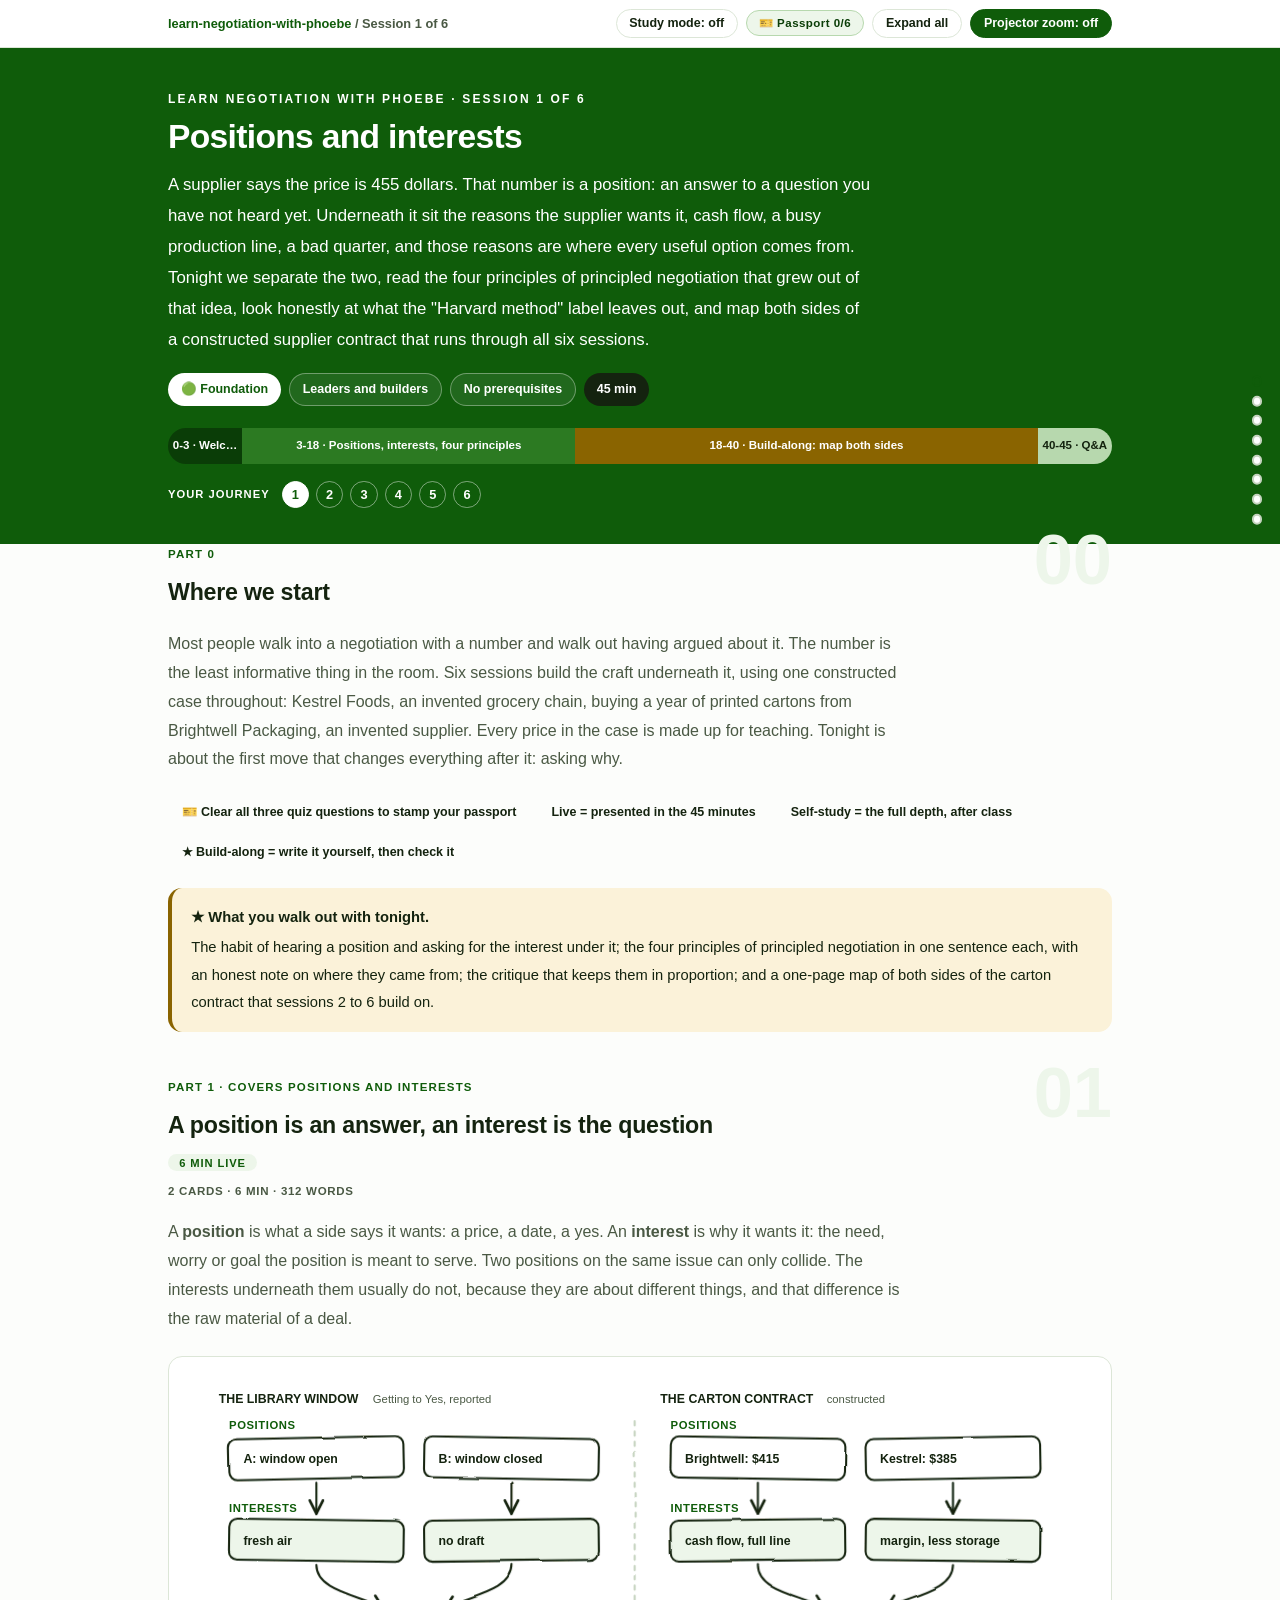
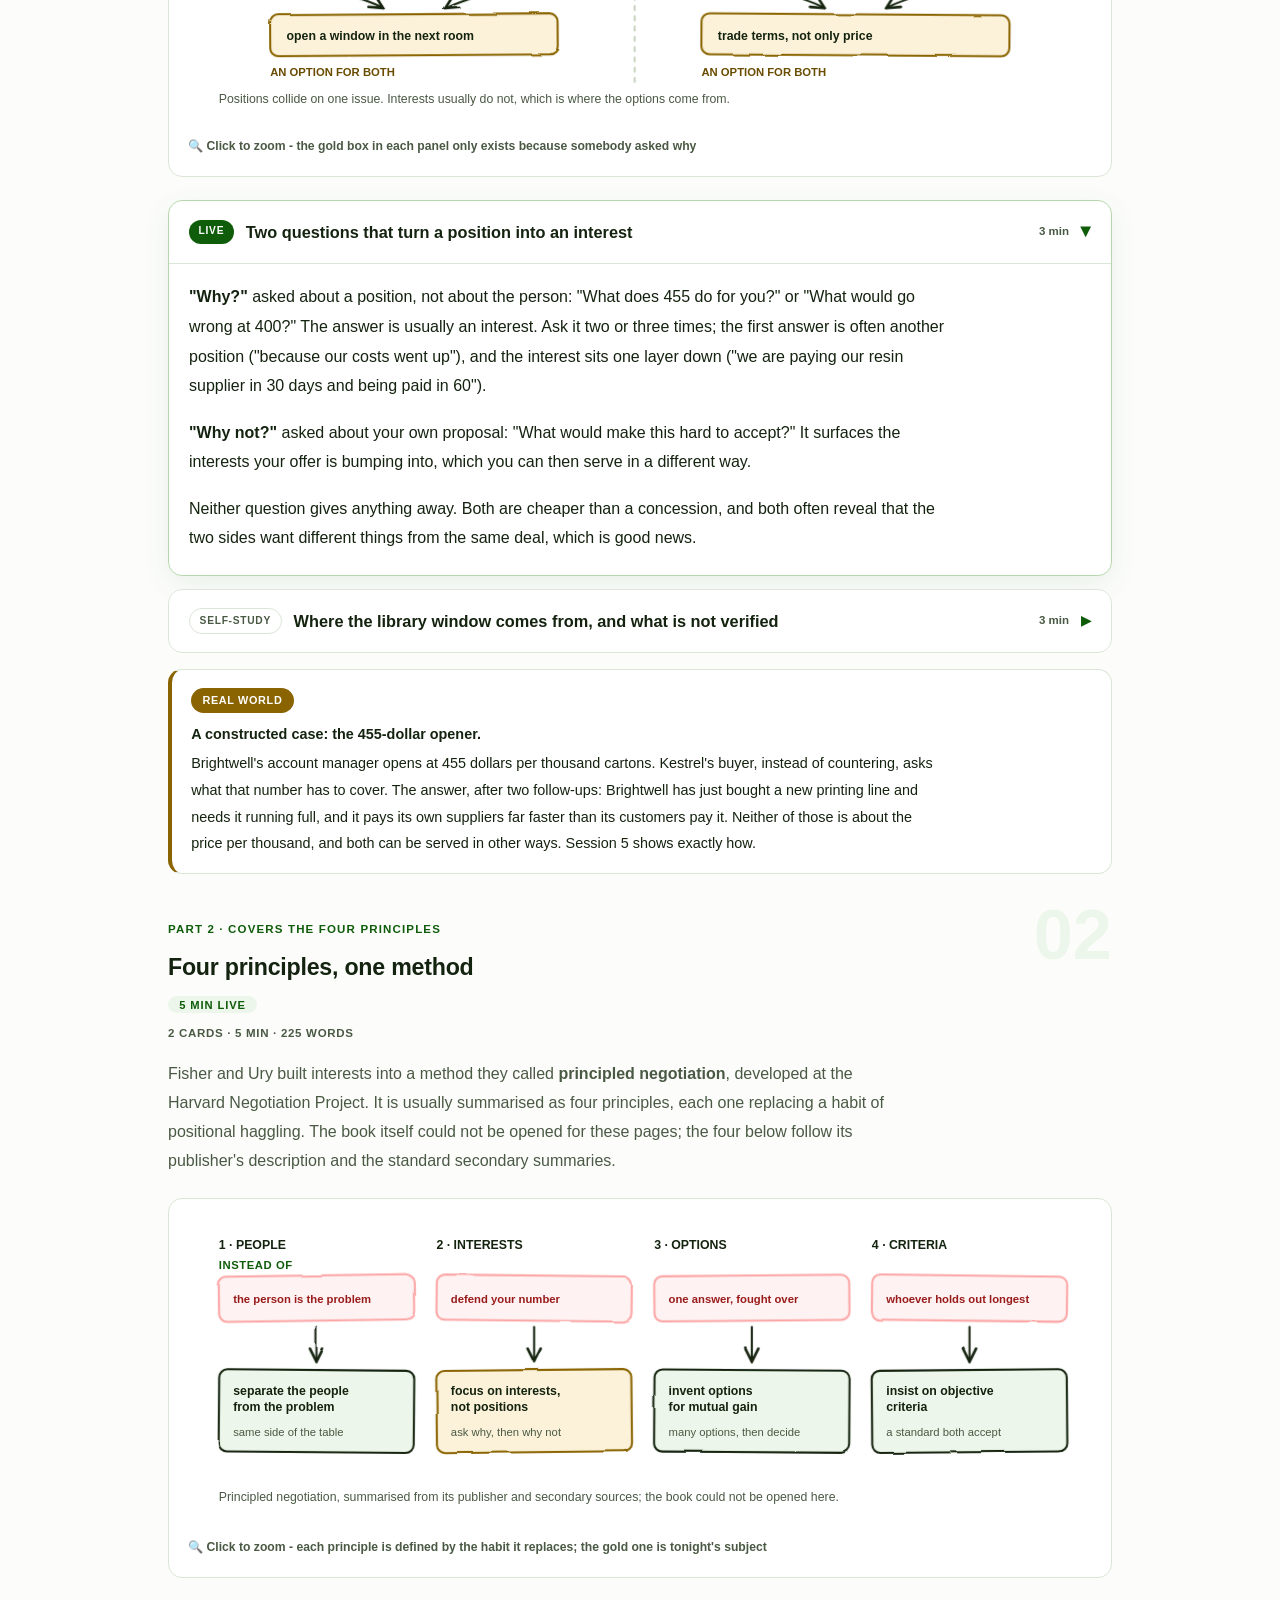
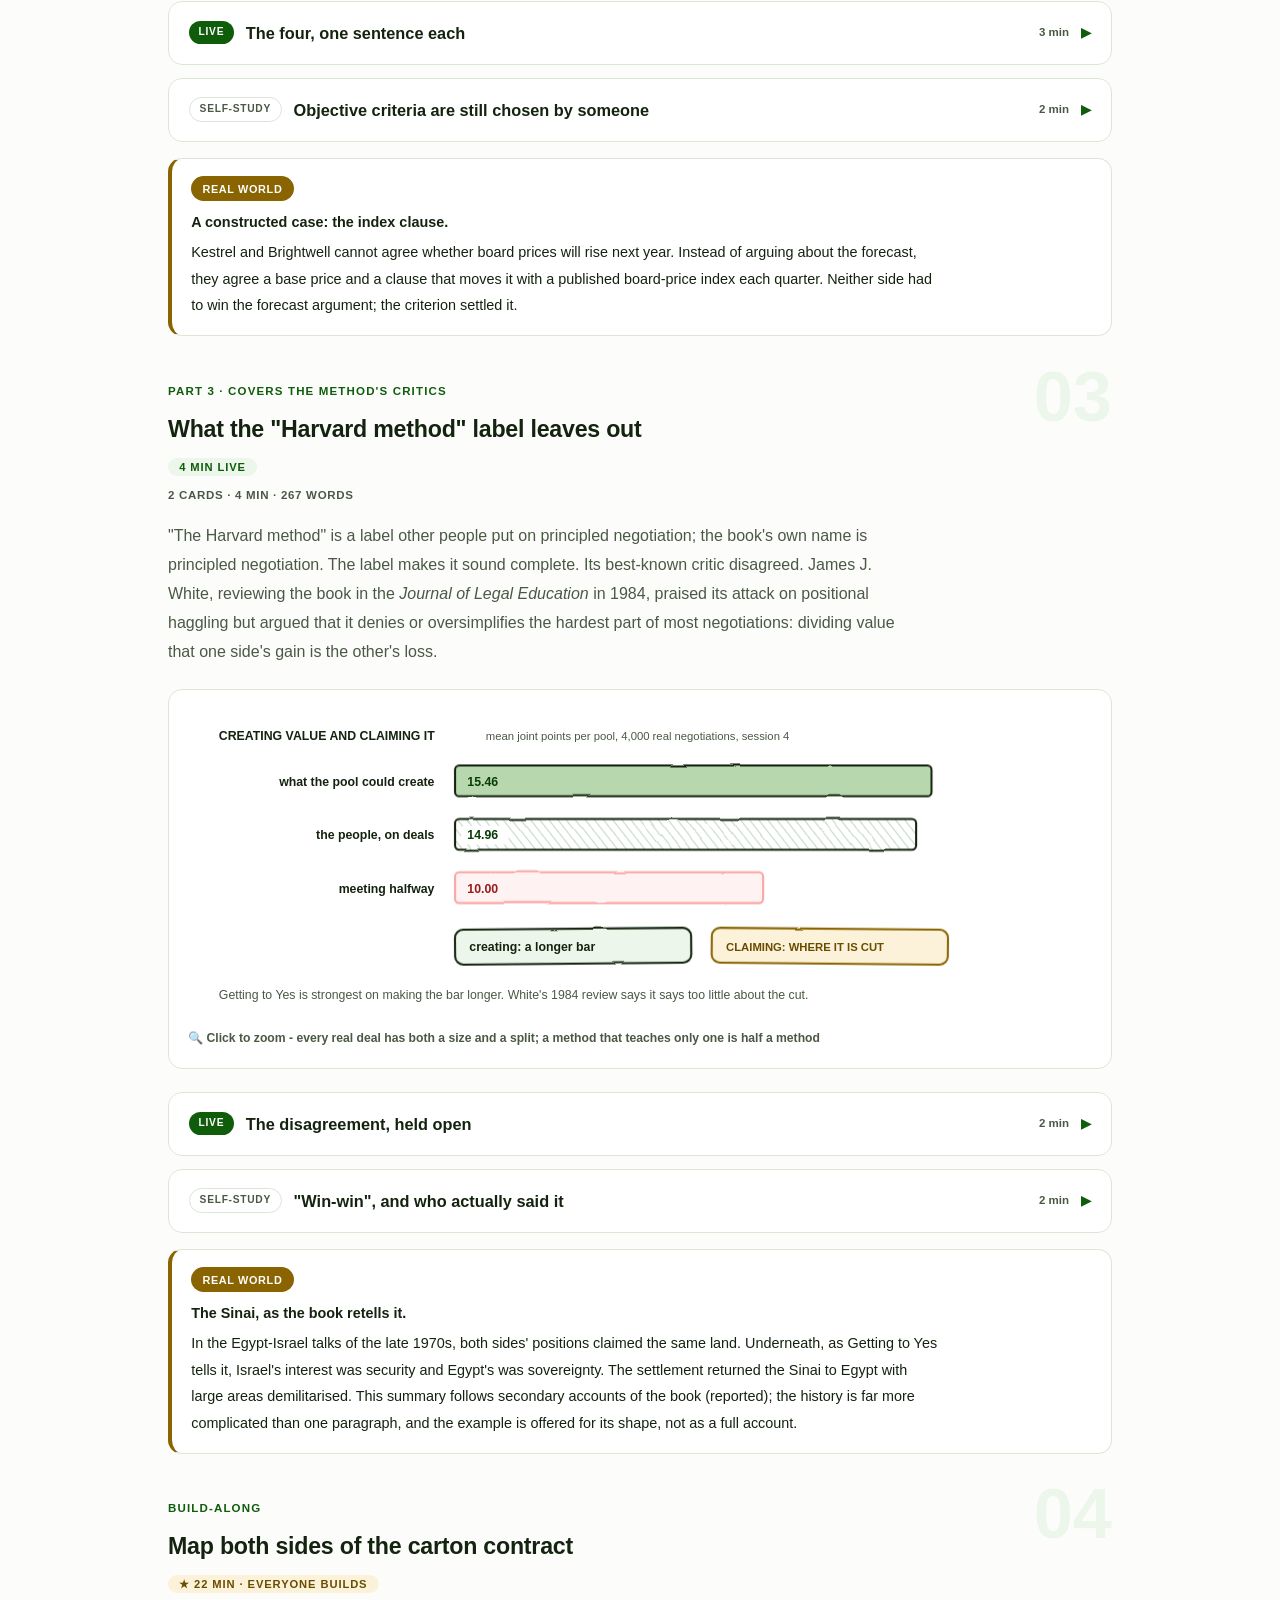
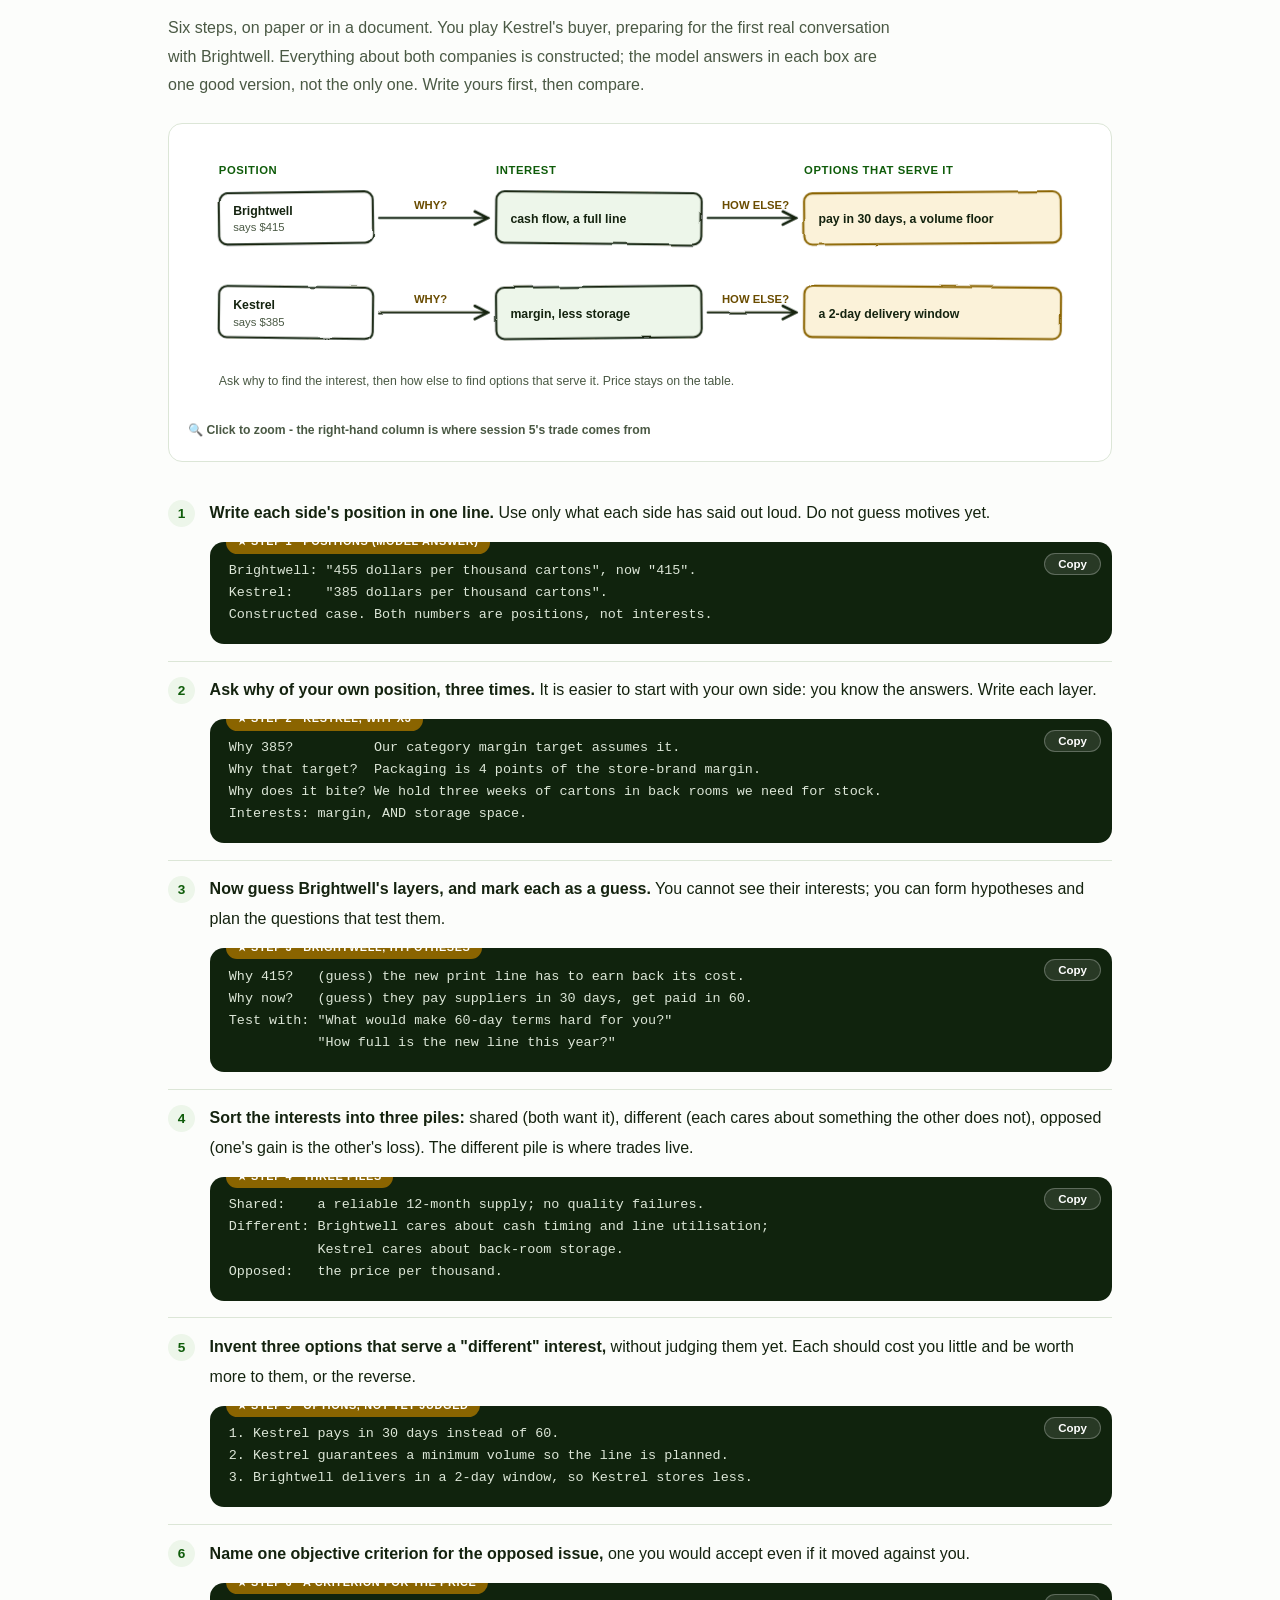
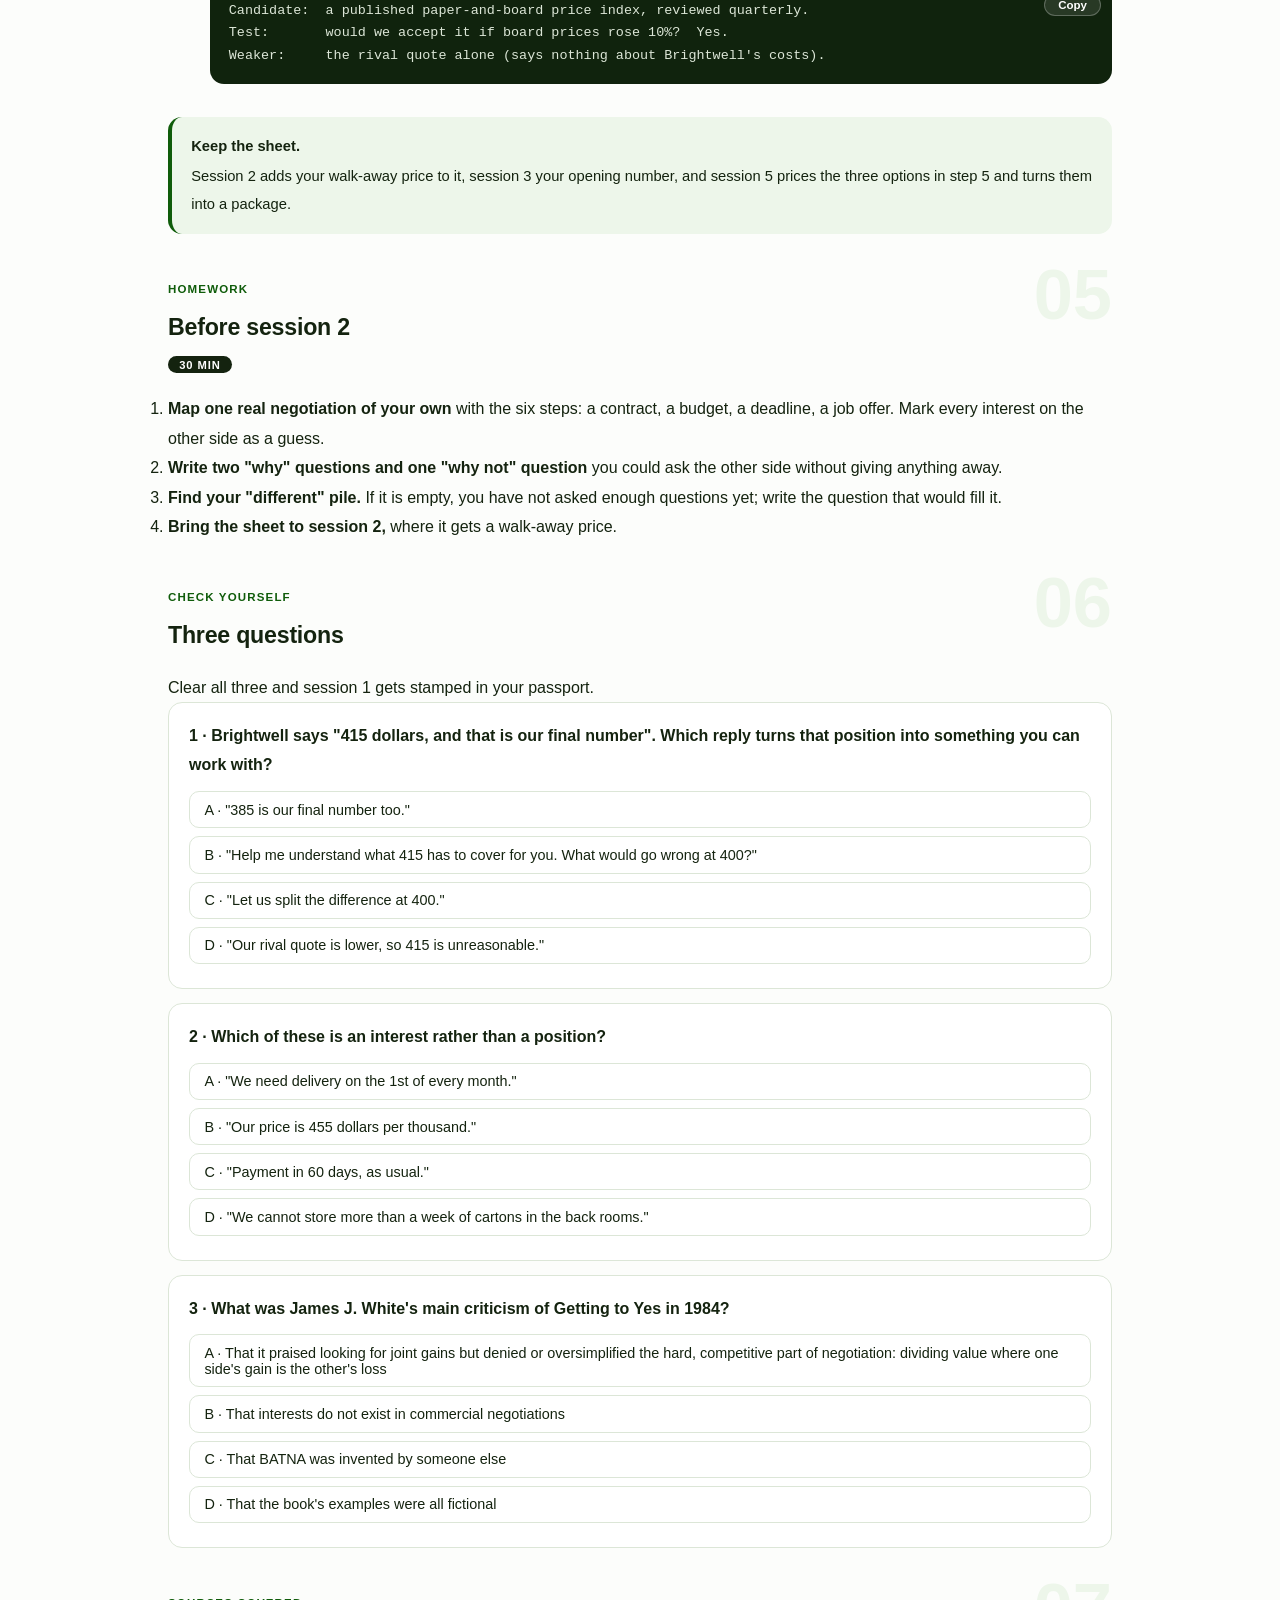
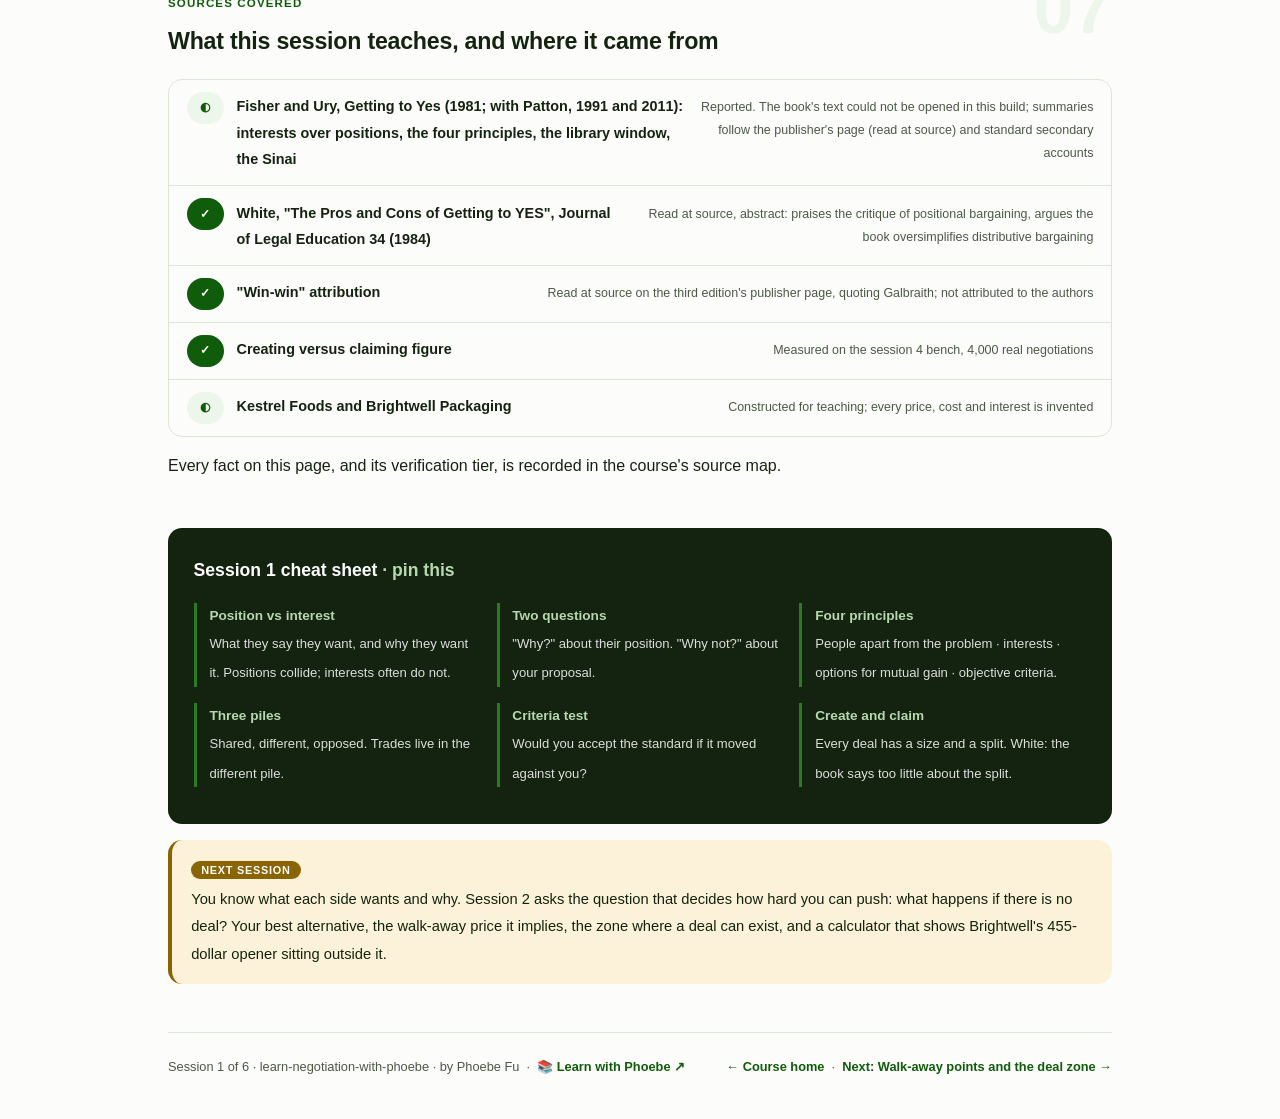
==== courses/01-positions-and-interests.html @ 98d3ef2d "Negotiation - six sessions and a real anchor bench Interests, walk-away points, first offers, trades" ====
<!DOCTYPE html>
<html lang="en">
<head>
<meta charset="UTF-8">
<meta name="viewport" content="width=device-width, initial-scale=1.0">
<!-- social:start -->
<meta name="description" content="Session 1 of 6. Positions and interests: what each side says it wants and why it wants it, the four principles of principled negotiation, what the Harvard-method label leaves out, and a build-along that maps both sides of a constructed supplier contract.">
<meta property="og:type" content="article">
<meta property="og:site_name" content="Learn with Phoebe">
<meta property="og:title" content="Positions and interests - learn negotiation with phoebe">
<meta property="og:description" content="Session 1 of 6. A position is an answer. An interest is the question behind it, and that is where the options are.">
<meta property="og:url" content="https://phoebefu6.github.io/learn-negotiation-with-phoebe/courses/01-positions-and-interests.html">
<meta property="og:image" content="https://phoebefu6.github.io/learn-negotiation-with-phoebe/assets/og-cover.png">
<meta property="og:image:width" content="1200">
<meta property="og:image:height" content="630">
<meta name="twitter:card" content="summary_large_image">
<meta name="twitter:title" content="Positions and interests - learn negotiation with phoebe">
<meta name="twitter:description" content="Session 1 of 6. What they say, why they say it, and the four principles that turn one into the other.">
<meta name="twitter:image" content="https://phoebefu6.github.io/learn-negotiation-with-phoebe/assets/og-cover.png">
<!-- social:end -->
<title>Session 1 · Positions and interests - learn negotiation with phoebe</title>
<link rel="stylesheet" href="../assets/style.css?v=1">
</head>
<body>

<div class="toolbar">
  <div class="wrap">
    <span class="crumb"><a href="../index.html">learn-negotiation-with-phoebe</a> / Session 1 of 6</span>
    <button class="btn" id="toggle-all" type="button">Expand all</button>
    <button class="btn primary" id="zoom-toggle" type="button">Projector zoom: off</button>
  </div>
</div>

<header class="masthead">
  <div class="wrap">
    <div class="eyebrow">Learn Negotiation with Phoebe · Session 1 of 6</div>
    <h1>Positions and <span class="accent">interests</span></h1>
    <p class="sub">A supplier says the price is 455 dollars. That number is a position: an answer to a question you have not heard yet. Underneath it sit the reasons the supplier wants it, cash flow, a busy production line, a bad quarter, and those reasons are where every useful option comes from. Tonight we separate the two, read the four principles of principled negotiation that grew out of that idea, look honestly at what the "Harvard method" label leaves out, and map both sides of a constructed supplier contract that runs through all six sessions.</p>
    <div class="chip-row">
      <span class="chip level">🟢 Foundation</span>
      <span class="chip audience">Leaders and builders</span>
      <span class="chip audience">No prerequisites</span>
      <span class="chip time">45 min</span>
    </div>
    <div class="agenda">
      <span class="a1" style="flex:1">0-3 · Welcome</span>
      <span class="a2" style="flex:5">3-18 · Positions, interests, four principles</span>
      <span class="a3" style="flex:7">18-40 · Build-along: map both sides</span>
      <span class="a4" style="flex:1">40-45 · Q&amp;A</span>
    </div>
  </div>
</header>

<main class="wrap">

  <section class="section" id="intro">
    <div class="section-kicker">
      <span class="klabel">Part 0</span>
      <h2>Where we start</h2>
    </div>
    <p class="lede">Most people walk into a negotiation with a number and walk out having argued about it. The number is the least informative thing in the room. Six sessions build the craft underneath it, using one constructed case throughout: Kestrel Foods, an invented grocery chain, buying a year of printed cartons from Brightwell Packaging, an invented supplier. Every price in the case is made up for teaching. Tonight is about the first move that changes everything after it: asking why.</p>

    <div class="legend">
      <span class="pill">🎫 Clear all three quiz questions to stamp your passport</span>
      <span class="pill">Live = presented in the 45 minutes</span>
      <span class="pill">Self-study = the full depth, after class</span>
      <span class="pill">★ Build-along = write it yourself, then check it</span>
    </div>

    <div class="callout win">
      <p><strong>★ What you walk out with tonight.</strong> The habit of hearing a position and asking for the interest under it; the four principles of principled negotiation in one sentence each, with an honest note on where they came from; the critique that keeps them in proportion; and a one-page map of both sides of the carton contract that sessions 2 to 6 build on.</p>
    </div>
  </section>

  <section class="section" id="part-1">
    <div class="section-kicker">
      <span class="klabel">Part 1 · covers positions and interests</span>
      <h2>A position is an answer, an interest is the question</h2>
      <span class="tag concept">6 min live</span>
    </div>
    <p class="lede">A <strong>position</strong> is what a side says it wants: a price, a date, a yes. An <strong>interest</strong> is why it wants it: the need, worry or goal the position is meant to serve. Two positions on the same issue can only collide. The interests underneath them usually do not, because they are about different things, and that difference is the raw material of a deal.</p>

    <figure class="zoomable">
      <svg viewBox="0 0 880 340" xmlns="http://www.w3.org/2000/svg" role="img" aria-label="Two worked examples side by side. Left, the library window from Getting to Yes, reported: one reader wants the window open, the other closed; underneath, one wants fresh air and the other no draft; the option that serves both is opening a window in the next room. Right, the constructed carton contract: Brightwell says 415 dollars and Kestrel says 385; underneath, Brightwell wants cash flow and a full production line, Kestrel wants margin and less storage; the option is to trade terms, not only price.">
        <defs>
          <filter id="s1aSk" x="-3%" y="-3%" width="106%" height="106%"><feTurbulence type="fractalNoise" baseFrequency="0.02" numOctaves="2" seed="11" result="n"/><feDisplacementMap in="SourceGraphic" in2="n" scale="2.4" xChannelSelector="R" yChannelSelector="G"/></filter>
          <pattern id="s1aHc" patternUnits="userSpaceOnUse" width="7" height="7" patternTransform="rotate(-38)"><line x1="0" y1="0" x2="0" y2="7" stroke="#0F5C0A" stroke-width="1" opacity=".5"/></pattern>
          <marker id="s1aAr" viewBox="0 0 10 10" refX="9" refY="5" markerWidth="8" markerHeight="8" orient="auto"><path d="M1 1 L9 5 L1 9" fill="none" stroke="#14230F" stroke-width="1.6" stroke-linecap="round"/></marker>
        </defs>
        <style>
          .s1aH { font: 800 12px Inter, sans-serif; fill: #14230F; }
          .s1aL { font: 600 12px Inter, sans-serif; fill: #14230F; }
          .s1aS { font: 400 11px Inter, sans-serif; fill: #4A5944; }
          .s1aB { font: 800 11px Inter, sans-serif; fill: #6A4C00; }
          .s1aA { font: 700 11px Inter, sans-serif; fill: #0F5C0A; letter-spacing: .05em; }
          .s1aN { font: 400 12px Inter, sans-serif; fill: #4A5944; }
        </style>

        <text class="s1aH" x="30" y="26">THE LIBRARY WINDOW</text>
        <text class="s1aS" x="180" y="26">Getting to Yes, reported</text>
        <text class="s1aH" x="460" y="26">THE CARTON CONTRACT</text>
        <text class="s1aS" x="622" y="26">constructed</text>

        <g filter="url(#s1aSk)" fill="none" stroke="#14230F" stroke-width="2" stroke-linecap="round" stroke-linejoin="round">
          <!-- left panel -->
          <rect x="40" y="60" width="170" height="40" rx="8" transform="rotate(-1.2 125 80)" fill="#FFFFFF"/>
          <rect x="230" y="60" width="170" height="40" rx="8" transform="rotate(1 315 80)" fill="#FFFFFF"/>
          <rect x="40" y="140" width="170" height="40" rx="8" transform="rotate(0.8 125 160)" fill="#EDF6EA"/>
          <rect x="230" y="140" width="170" height="40" rx="8" transform="rotate(-0.7 315 160)" fill="#EDF6EA"/>
          <rect x="80" y="232" width="280" height="40" rx="8" transform="rotate(-0.4 220 252)" fill="#FBF2D9" stroke="#8A6400"/>
          <path d="M125 104 L125 134" marker-end="url(#s1aAr)"/>
          <path d="M315 104 L315 134" marker-end="url(#s1aAr)"/>
          <path d="M125 184 C125 210 170 214 190 226" marker-end="url(#s1aAr)"/>
          <path d="M315 184 C315 210 270 214 250 226" marker-end="url(#s1aAr)"/>
          <!-- divider -->
          <path d="M435 44 L435 298" stroke="#C5D3BF" stroke-dasharray="4 6"/>
          <!-- right panel -->
          <rect x="470" y="60" width="170" height="40" rx="8" transform="rotate(0.9 555 80)" fill="#FFFFFF"/>
          <rect x="660" y="60" width="170" height="40" rx="8" transform="rotate(-1 745 80)" fill="#FFFFFF"/>
          <rect x="470" y="140" width="170" height="40" rx="8" transform="rotate(-0.6 555 160)" fill="#EDF6EA"/>
          <rect x="660" y="140" width="170" height="40" rx="8" transform="rotate(0.7 745 160)" fill="#EDF6EA"/>
          <rect x="500" y="232" width="300" height="40" rx="8" transform="rotate(0.4 650 252)" fill="#FBF2D9" stroke="#8A6400"/>
          <path d="M555 104 L555 134" marker-end="url(#s1aAr)"/>
          <path d="M745 104 L745 134" marker-end="url(#s1aAr)"/>
          <path d="M555 184 C555 210 600 214 620 226" marker-end="url(#s1aAr)"/>
          <path d="M745 184 C745 210 700 214 680 226" marker-end="url(#s1aAr)"/>
        </g>

        <text class="s1aA" x="40" y="52">POSITIONS</text>
        <text class="s1aA" x="40" y="132">INTERESTS</text>
        <text class="s1aB" x="80" y="292">AN OPTION FOR BOTH</text>
        <text class="s1aL" x="54" y="85">A: window open</text>
        <text class="s1aL" x="244" y="85">B: window closed</text>
        <text class="s1aL" x="54" y="165">fresh air</text>
        <text class="s1aL" x="244" y="165">no draft</text>
        <text class="s1aL" x="96" y="257">open a window in the next room</text>

        <text class="s1aA" x="470" y="52">POSITIONS</text>
        <text class="s1aA" x="470" y="132">INTERESTS</text>
        <text class="s1aB" x="500" y="292">AN OPTION FOR BOTH</text>
        <text class="s1aL" x="484" y="85">Brightwell: $415</text>
        <text class="s1aL" x="674" y="85">Kestrel: $385</text>
        <text class="s1aL" x="484" y="165">cash flow, full line</text>
        <text class="s1aL" x="674" y="165">margin, less storage</text>
        <text class="s1aL" x="516" y="257">trade terms, not only price</text>

        <text class="s1aN" x="30" y="318">Positions collide on one issue. Interests usually do not, which is where the options come from.</text>
      </svg>
      <figcaption>🔍 Click to zoom - the gold box in each panel only exists because somebody asked why</figcaption>
    </figure>

    <details class="card" open>
      <summary><span class="mode live">Live</span>Two questions that turn a position into an interest<span class="mini">3 min</span><span class="caret">▶</span></summary>
      <div class="body">
        <p><strong>"Why?"</strong> asked about a position, not about the person: "What does 455 do for you?" or "What would go wrong at 400?" The answer is usually an interest. Ask it two or three times; the first answer is often another position ("because our costs went up"), and the interest sits one layer down ("we are paying our resin supplier in 30 days and being paid in 60").</p>
        <p><strong>"Why not?"</strong> asked about your own proposal: "What would make this hard to accept?" It surfaces the interests your offer is bumping into, which you can then serve in a different way.</p>
        <p>Neither question gives anything away. Both are cheaper than a concession, and both often reveal that the two sides want different things from the same deal, which is good news.</p>
      </div>
    </details>

    <details class="card">
      <summary><span class="mode self">Self-study</span>Where the library window comes from, and what is not verified<span class="mini">3 min</span><span class="caret">▶</span></summary>
      <div class="body">
        <p>The library window is the best-known example in <em>Getting to Yes</em> by Roger Fisher and William Ury (1981; second edition with Bruce Patton, 1991; third edition, 2011). Two readers argue over a window; the librarian asks each why, learns that one wants fresh air and the other wants no draft, and opens a window in the next room. A library archive's account places it on page 40 of the 1991 edition. The book itself could not be opened for these pages, so this summary follows that account and standard secondary descriptions; it is <strong>reported</strong>, not read at source.</p>
        <p>You will often see the story credited to an earlier writer. That attribution was not verified in this build, so it is not repeated here. The point of the example does not depend on who told it first.</p>
        <p>One interest that is easy to miss is standing: what each person needs to be able to say to their own side afterwards. In business cultures where face carries weight it can decide the deal; <a href="https://phoebefu6.github.io/learn-business-chinese-advanced-with-phoebe/courses/05-negotiation-and-face.html">Business Chinese Advanced, session 5 ↗</a> covers negotiation and face in depth.</p>
      </div>
    </details>

    <div class="callout example">
      <span class="ex-pill">Real world</span>
      <p><strong>A constructed case: the 455-dollar opener.</strong> Brightwell's account manager opens at 455 dollars per thousand cartons. Kestrel's buyer, instead of countering, asks what that number has to cover. The answer, after two follow-ups: Brightwell has just bought a new printing line and needs it running full, and it pays its own suppliers far faster than its customers pay it. Neither of those is about the price per thousand, and both can be served in other ways. Session 5 shows exactly how.</p>
    </div>
  </section>

  <section class="section" id="part-2">
    <div class="section-kicker">
      <span class="klabel">Part 2 · covers the four principles</span>
      <h2>Four principles, one method</h2>
      <span class="tag concept">5 min live</span>
    </div>
    <p class="lede">Fisher and Ury built interests into a method they called <strong>principled negotiation</strong>, developed at the Harvard Negotiation Project. It is usually summarised as four principles, each one replacing a habit of positional haggling. The book itself could not be opened for these pages; the four below follow its publisher's description and the standard secondary summaries.</p>

    <figure class="zoomable">
      <svg viewBox="0 0 880 300" xmlns="http://www.w3.org/2000/svg" role="img" aria-label="Four columns, one per principle of principled negotiation, each replacing a positional habit. People: instead of treating the person as the problem, separate the people from the problem. Interests: instead of defending a number, focus on interests not positions. Options: instead of fighting over one answer, invent options for mutual gain. Criteria: instead of whoever holds out longest, insist on objective criteria.">
        <defs>
          <filter id="s1bSk" x="-3%" y="-3%" width="106%" height="106%"><feTurbulence type="fractalNoise" baseFrequency="0.02" numOctaves="2" seed="23" result="n"/><feDisplacementMap in="SourceGraphic" in2="n" scale="2.4" xChannelSelector="R" yChannelSelector="G"/></filter>
          <marker id="s1bAr" viewBox="0 0 10 10" refX="9" refY="5" markerWidth="8" markerHeight="8" orient="auto"><path d="M1 1 L9 5 L1 9" fill="none" stroke="#14230F" stroke-width="1.6" stroke-linecap="round"/></marker>
        </defs>
        <style>
          .s1bH { font: 800 12px Inter, sans-serif; fill: #14230F; }
          .s1bL { font: 600 12px Inter, sans-serif; fill: #14230F; }
          .s1bS { font: 400 11px Inter, sans-serif; fill: #4A5944; }
          .s1bR { font: 600 11px Inter, sans-serif; fill: #991B1B; }
          .s1bA { font: 700 11px Inter, sans-serif; fill: #0F5C0A; letter-spacing: .05em; }
          .s1bN { font: 400 12px Inter, sans-serif; fill: #4A5944; }
        </style>

        <text class="s1bH" x="30" y="30">1 · PEOPLE</text>
        <text class="s1bH" x="242" y="30">2 · INTERESTS</text>
        <text class="s1bH" x="454" y="30">3 · OPTIONS</text>
        <text class="s1bH" x="666" y="30">4 · CRITERIA</text>

        <g filter="url(#s1bSk)" fill="none" stroke="#14230F" stroke-width="2" stroke-linecap="round" stroke-linejoin="round">
          <rect x="30" y="56" width="190" height="44" rx="8" transform="rotate(-0.8 125 78)" fill="#FEF2F2" stroke="#FCA5A5"/>
          <rect x="242" y="56" width="190" height="44" rx="8" transform="rotate(0.6 337 78)" fill="#FEF2F2" stroke="#FCA5A5"/>
          <rect x="454" y="56" width="190" height="44" rx="8" transform="rotate(-0.5 549 78)" fill="#FEF2F2" stroke="#FCA5A5"/>
          <rect x="666" y="56" width="190" height="44" rx="8" transform="rotate(0.7 761 78)" fill="#FEF2F2" stroke="#FCA5A5"/>
          <path d="M125 106 L125 140" marker-end="url(#s1bAr)"/>
          <path d="M337 106 L337 140" marker-end="url(#s1bAr)"/>
          <path d="M549 106 L549 140" marker-end="url(#s1bAr)"/>
          <path d="M761 106 L761 140" marker-end="url(#s1bAr)"/>
          <rect x="30" y="148" width="190" height="80" rx="8" transform="rotate(0.5 125 188)" fill="#EDF6EA"/>
          <rect x="242" y="148" width="190" height="80" rx="8" transform="rotate(-0.6 337 188)" fill="#FBF2D9" stroke="#8A6400"/>
          <rect x="454" y="148" width="190" height="80" rx="8" transform="rotate(0.4 549 188)" fill="#EDF6EA"/>
          <rect x="666" y="148" width="190" height="80" rx="8" transform="rotate(-0.5 761 188)" fill="#EDF6EA"/>
        </g>

        <text class="s1bA" x="30" y="50">INSTEAD OF</text>
        <text class="s1bR" x="44" y="83">the person is the problem</text>
        <text class="s1bR" x="256" y="83">defend your number</text>
        <text class="s1bR" x="468" y="83">one answer, fought over</text>
        <text class="s1bR" x="680" y="83">whoever holds out longest</text>

        <text class="s1bL" x="44" y="172">separate the people</text>
        <text class="s1bL" x="44" y="188">from the problem</text>
        <text class="s1bS" x="44" y="212">same side of the table</text>
        <text class="s1bL" x="256" y="172">focus on interests,</text>
        <text class="s1bL" x="256" y="188">not positions</text>
        <text class="s1bS" x="256" y="212">ask why, then why not</text>
        <text class="s1bL" x="468" y="172">invent options</text>
        <text class="s1bL" x="468" y="188">for mutual gain</text>
        <text class="s1bS" x="468" y="212">many options, then decide</text>
        <text class="s1bL" x="680" y="172">insist on objective</text>
        <text class="s1bL" x="680" y="188">criteria</text>
        <text class="s1bS" x="680" y="212">a standard both accept</text>

        <text class="s1bN" x="30" y="276">Principled negotiation, summarised from its publisher and secondary sources; the book could not be opened here.</text>
      </svg>
      <figcaption>🔍 Click to zoom - each principle is defined by the habit it replaces; the gold one is tonight's subject</figcaption>
    </figure>

    <details class="card">
      <summary><span class="mode live">Live</span>The four, one sentence each<span class="mini">3 min</span><span class="caret">▶</span></summary>
      <div class="body">
        <p><strong>Separate the people from the problem.</strong> Treat the relationship and the substance as two different things, so that being hard on the terms does not have to mean being hard on the person.</p>
        <p><strong>Focus on interests, not positions.</strong> Part 1 of tonight.</p>
        <p><strong>Invent options for mutual gain.</strong> Generate several possible deals before judging any of them; deciding too early locks in the first idea.</p>
        <p><strong>Insist on using objective criteria.</strong> When interests truly conflict, settle the difference by a standard both can accept, such as a market price, an index or a precedent, rather than by who is more stubborn.</p>
        <p>The same book introduced <strong>BATNA</strong>, the best alternative to a negotiated agreement. That is session 2.</p>
      </div>
    </details>

    <details class="card">
      <summary><span class="mode self">Self-study</span>Objective criteria are still chosen by someone<span class="mini">2 min</span><span class="caret">▶</span></summary>
      <div class="body">
        <p>"Let us use the market price" sounds neutral until you notice there are three market prices and each side prefers a different one. Proposing the criterion is itself a move. The useful test is whether you would accept the same criterion if the numbers came out the other way. If you would, propose it openly; if you would not, the other side will notice.</p>
        <p>In the carton contract, the rival supplier's quote is a strong criterion for Kestrel and a weak one for Brightwell, because it says nothing about Brightwell's costs. A published price index for paper and board, if one fits, is more likely to be accepted by both.</p>
      </div>
    </details>

    <div class="callout example">
      <span class="ex-pill">Real world</span>
      <p><strong>A constructed case: the index clause.</strong> Kestrel and Brightwell cannot agree whether board prices will rise next year. Instead of arguing about the forecast, they agree a base price and a clause that moves it with a published board-price index each quarter. Neither side had to win the forecast argument; the criterion settled it.</p>
    </div>
  </section>

  <section class="section" id="part-3">
    <div class="section-kicker">
      <span class="klabel">Part 3 · covers the method's critics</span>
      <h2>What the "Harvard method" label leaves out</h2>
      <span class="tag concept">4 min live</span>
    </div>
    <p class="lede">"The Harvard method" is a label other people put on principled negotiation; the book's own name is principled negotiation. The label makes it sound complete. Its best-known critic disagreed. James J. White, reviewing the book in the <em>Journal of Legal Education</em> in 1984, praised its attack on positional haggling but argued that it denies or oversimplifies the hardest part of most negotiations: dividing value that one side's gain is the other's loss.</p>

    <figure class="zoomable">
      <svg viewBox="0 0 880 300" xmlns="http://www.w3.org/2000/svg" role="img" aria-label="Mean joint points per pool on the session 4 bench of 4,000 real negotiations: the most a pool could create, 15.46; what the people reached on deals, 14.96; what meeting halfway creates, 10.00. Creating value means a longer bar; claiming value means where the bar is cut between the two sides.">
        <defs>
          <filter id="s1cSk" x="-3%" y="-3%" width="106%" height="106%"><feTurbulence type="fractalNoise" baseFrequency="0.02" numOctaves="2" seed="37" result="n"/><feDisplacementMap in="SourceGraphic" in2="n" scale="2.4" xChannelSelector="R" yChannelSelector="G"/></filter>
          <pattern id="s1cHc" patternUnits="userSpaceOnUse" width="7" height="7" patternTransform="rotate(-38)"><line x1="0" y1="0" x2="0" y2="7" stroke="#0F5C0A" stroke-width="1" opacity=".5"/></pattern>
        </defs>
        <style>
          .s1cH { font: 800 12px Inter, sans-serif; fill: #14230F; }
          .s1cL { font: 600 12px Inter, sans-serif; fill: #14230F; }
          .s1cS { font: 400 11px Inter, sans-serif; fill: #4A5944; }
          .s1cV { font: 800 12px Inter, sans-serif; fill: #0A3D07; }
          .s1cR { font: 800 12px Inter, sans-serif; fill: #991B1B; }
          .s1cB { font: 800 11px Inter, sans-serif; fill: #6A4C00; }
          .s1cN { font: 400 12px Inter, sans-serif; fill: #4A5944; }
        </style>

        <text class="s1cH" x="30" y="30">CREATING VALUE AND CLAIMING IT</text>
        <text class="s1cS" x="290" y="30">mean joint points per pool, 4,000 real negotiations, session 4</text>

        <g filter="url(#s1cSk)" fill="none" stroke="#14230F" stroke-width="2" stroke-linecap="round" stroke-linejoin="round">
          <rect x="260" y="55" width="464" height="30" rx="4" fill="#B7D8AE"/>
          <rect x="260" y="107" width="449" height="30" rx="4" fill="url(#s1cHc)"/>
          <rect x="260" y="159" width="300" height="30" rx="4" fill="#FEF2F2" stroke="#FCA5A5"/>
          <rect x="260" y="214" width="230" height="34" rx="8" transform="rotate(-0.5 375 231)" fill="#EDF6EA"/>
          <rect x="510" y="214" width="230" height="34" rx="8" transform="rotate(0.5 625 231)" fill="#FBF2D9" stroke="#8A6400"/>
        </g>

        <text class="s1cL" x="240" y="75" text-anchor="end">what the pool could create</text>
        <text class="s1cV" x="272" y="75">15.46</text>
        <text class="s1cL" x="240" y="127" text-anchor="end">the people, on deals</text>
        <rect x="266" y="114" width="46" height="18" rx="3" fill="#FFFFFF"/>
        <text class="s1cV" x="272" y="127">14.96</text>
        <text class="s1cL" x="240" y="179" text-anchor="end">meeting halfway</text>
        <text class="s1cR" x="272" y="179">10.00</text>

        <text class="s1cL" x="274" y="236">creating: a longer bar</text>
        <text class="s1cB" x="524" y="236">CLAIMING: WHERE IT IS CUT</text>

        <text class="s1cN" x="30" y="282">Getting to Yes is strongest on making the bar longer. White's 1984 review says it says too little about the cut.</text>
      </svg>
      <figcaption>🔍 Click to zoom - every real deal has both a size and a split; a method that teaches only one is half a method</figcaption>
    </figure>

    <details class="card">
      <summary><span class="mode live">Live</span>The disagreement, held open<span class="mini">2 min</span><span class="caret">▶</span></summary>
      <div class="body">
        <p><strong>Fisher and Ury's position:</strong> most negotiations are not purely about dividing a fixed amount. Ask about interests, invent options, and you usually find a bigger deal than either side walked in with. The bench in session 4 supports the size of that prize: on 4,000 real pools, meeting halfway captured 64.7% of the value available and trading across issues captured all of it.</p>
        <p><strong>White's position:</strong> once the bigger deal is found, somebody still has to decide who gets how much of it, and that part is hard, competitive and sometimes adversarial. A method that treats it as a matter of objective criteria and good will leaves the negotiator unprepared for a counterpart who simply holds out.</p>
        <p>Both are right about different halves of the same deal. Sessions 2, 3 and 4 are mostly about claiming; session 5 is about creating. Use the label "Harvard method" if you like, but know that it names a method, not the whole craft.</p>
      </div>
    </details>

    <details class="card">
      <summary><span class="mode self">Self-study</span>"Win-win", and who actually said it<span class="mini">2 min</span><span class="caret">▶</span></summary>
      <div class="body">
        <p>Getting to Yes is often described as the "win-win" book. Whether the phrase appears in its pages could not be checked for this session, because the text could not be opened. It does appear around the book: the third edition's publisher page quotes the economist John Kenneth Galbraith calling it "a coherent brief for 'win-win' negotiations". So attribute the phrase to its commentators, not to the authors, unless you have checked your own copy.</p>
        <p>It matters because "win-win" is easily heard as "everyone gets what they want". The method promises something narrower: a process that looks for value before dividing it, and a fair standard for the division.</p>
      </div>
    </details>

    <div class="callout example">
      <span class="ex-pill">Real world</span>
      <p><strong>The Sinai, as the book retells it.</strong> In the Egypt-Israel talks of the late 1970s, both sides' positions claimed the same land. Underneath, as Getting to Yes tells it, Israel's interest was security and Egypt's was sovereignty. The settlement returned the Sinai to Egypt with large areas demilitarised. This summary follows secondary accounts of the book (reported); the history is far more complicated than one paragraph, and the example is offered for its shape, not as a full account.</p>
    </div>
  </section>

  <section class="section" id="demo-1">
    <div class="section-kicker">
      <span class="klabel">Build-along</span>
      <h2>Map both sides of the carton contract</h2>
      <span class="tag demo">★ 22 min · everyone builds</span>
    </div>
    <p class="lede">Six steps, on paper or in a document. You play Kestrel's buyer, preparing for the first real conversation with Brightwell. Everything about both companies is constructed; the model answers in each box are one good version, not the only one. Write yours first, then compare.</p>

    <figure class="zoomable">
      <svg viewBox="0 0 880 260" xmlns="http://www.w3.org/2000/svg" role="img" aria-label="The build-along worksheet as two lanes. Brightwell says 415 dollars; asking why reveals cash flow and a full production line; asking how else gives payment in 30 days and a volume floor. Kestrel says 385 dollars; asking why reveals margin and less storage; asking how else gives a two-day delivery window.">
        <defs>
          <filter id="s1dSk" x="-3%" y="-3%" width="106%" height="106%"><feTurbulence type="fractalNoise" baseFrequency="0.02" numOctaves="2" seed="41" result="n"/><feDisplacementMap in="SourceGraphic" in2="n" scale="2.4" xChannelSelector="R" yChannelSelector="G"/></filter>
          <marker id="s1dAr" viewBox="0 0 10 10" refX="9" refY="5" markerWidth="8" markerHeight="8" orient="auto"><path d="M1 1 L9 5 L1 9" fill="none" stroke="#14230F" stroke-width="1.6" stroke-linecap="round"/></marker>
        </defs>
        <style>
          .s1dH { font: 800 12px Inter, sans-serif; fill: #14230F; }
          .s1dL { font: 600 12px Inter, sans-serif; fill: #14230F; }
          .s1dS { font: 400 11px Inter, sans-serif; fill: #4A5944; }
          .s1dB { font: 800 11px Inter, sans-serif; fill: #6A4C00; }
          .s1dA { font: 700 11px Inter, sans-serif; fill: #0F5C0A; letter-spacing: .05em; }
          .s1dN { font: 400 12px Inter, sans-serif; fill: #4A5944; }
        </style>

        <text class="s1dA" x="30" y="30">POSITION</text>
        <text class="s1dA" x="300" y="30">INTEREST</text>
        <text class="s1dA" x="600" y="30">OPTIONS THAT SERVE IT</text>

        <g filter="url(#s1dSk)" fill="none" stroke="#14230F" stroke-width="2" stroke-linecap="round" stroke-linejoin="round">
          <rect x="30" y="48" width="150" height="50" rx="8" transform="rotate(-0.8 105 73)" fill="#FFFFFF"/>
          <rect x="300" y="48" width="200" height="50" rx="8" transform="rotate(0.6 400 73)" fill="#EDF6EA"/>
          <rect x="600" y="48" width="250" height="50" rx="8" transform="rotate(-0.5 725 73)" fill="#FBF2D9" stroke="#8A6400"/>
          <rect x="30" y="140" width="150" height="50" rx="8" transform="rotate(0.7 105 165)" fill="#FFFFFF"/>
          <rect x="300" y="140" width="200" height="50" rx="8" transform="rotate(-0.6 400 165)" fill="#EDF6EA"/>
          <rect x="600" y="140" width="250" height="50" rx="8" transform="rotate(0.5 725 165)" fill="#FBF2D9" stroke="#8A6400"/>
          <path d="M186 73 L292 73" marker-end="url(#s1dAr)"/>
          <path d="M506 73 L592 73" marker-end="url(#s1dAr)"/>
          <path d="M186 165 L292 165" marker-end="url(#s1dAr)"/>
          <path d="M506 165 L592 165" marker-end="url(#s1dAr)"/>
        </g>

        <text class="s1dB" x="220" y="64">WHY?</text>
        <text class="s1dB" x="520" y="64">HOW ELSE?</text>
        <text class="s1dB" x="220" y="156">WHY?</text>
        <text class="s1dB" x="520" y="156">HOW ELSE?</text>

        <text class="s1dL" x="44" y="70">Brightwell</text>
        <text class="s1dS" x="44" y="86">says $415</text>
        <text class="s1dL" x="314" y="78">cash flow, a full line</text>
        <text class="s1dL" x="614" y="78">pay in 30 days, a volume floor</text>
        <text class="s1dL" x="44" y="162">Kestrel</text>
        <text class="s1dS" x="44" y="178">says $385</text>
        <text class="s1dL" x="314" y="170">margin, less storage</text>
        <text class="s1dL" x="614" y="170">a 2-day delivery window</text>

        <text class="s1dN" x="30" y="236">Ask why to find the interest, then how else to find options that serve it. Price stays on the table.</text>
      </svg>
      <figcaption>🔍 Click to zoom - the right-hand column is where session 5's trade comes from</figcaption>
    </figure>

    <div class="steps">
      <div class="step">
        <p><strong>Write each side's position in one line.</strong> Use only what each side has said out loud. Do not guess motives yet.</p>
        <div class="prompt-box good"><span class="label">★ Step 1 · positions (model answer)</span>Brightwell: "455 dollars per thousand cartons", now "415".
Kestrel:    "385 dollars per thousand cartons".
Constructed case. Both numbers are positions, not interests.</div>
      </div>
      <div class="step">
        <p><strong>Ask why of your own position, three times.</strong> It is easier to start with your own side: you know the answers. Write each layer.</p>
        <div class="prompt-box good"><span class="label">★ Step 2 · Kestrel, why x3</span>Why 385?          Our category margin target assumes it.
Why that target?  Packaging is 4 points of the store-brand margin.
Why does it bite? We hold three weeks of cartons in back rooms we need for stock.
Interests: margin, AND storage space.</div>
      </div>
      <div class="step">
        <p><strong>Now guess Brightwell's layers, and mark each as a guess.</strong> You cannot see their interests; you can form hypotheses and plan the questions that test them.</p>
        <div class="prompt-box good"><span class="label">★ Step 3 · Brightwell, hypotheses</span>Why 415?   (guess) the new print line has to earn back its cost.
Why now?   (guess) they pay suppliers in 30 days, get paid in 60.
Test with: "What would make 60-day terms hard for you?"
           "How full is the new line this year?"</div>
      </div>
      <div class="step">
        <p><strong>Sort the interests into three piles:</strong> shared (both want it), different (each cares about something the other does not), opposed (one's gain is the other's loss). The different pile is where trades live.</p>
        <div class="prompt-box good"><span class="label">★ Step 4 · three piles</span>Shared:    a reliable 12-month supply; no quality failures.
Different: Brightwell cares about cash timing and line utilisation;
           Kestrel cares about back-room storage.
Opposed:   the price per thousand.</div>
      </div>
      <div class="step">
        <p><strong>Invent three options that serve a "different" interest,</strong> without judging them yet. Each should cost you little and be worth more to them, or the reverse.</p>
        <div class="prompt-box good"><span class="label">★ Step 5 · options, not yet judged</span>1. Kestrel pays in 30 days instead of 60.
2. Kestrel guarantees a minimum volume so the line is planned.
3. Brightwell delivers in a 2-day window, so Kestrel stores less.</div>
      </div>
      <div class="step">
        <p><strong>Name one objective criterion for the opposed issue,</strong> one you would accept even if it moved against you.</p>
        <div class="prompt-box good"><span class="label">★ Step 6 · a criterion for the price</span>Candidate:  a published paper-and-board price index, reviewed quarterly.
Test:       would we accept it if board prices rose 10%?  Yes.
Weaker:     the rival quote alone (says nothing about Brightwell's costs).</div>
      </div>
    </div>

    <div class="callout tip">
      <p><strong>Keep the sheet.</strong> Session 2 adds your walk-away price to it, session 3 your opening number, and session 5 prices the three options in step 5 and turns them into a package.</p>
    </div>
  </section>

  <section class="section" id="exercise">
    <div class="section-kicker">
      <span class="klabel">Homework</span>
      <h2>Before session 2</h2>
      <span class="tag exercise">30 min</span>
    </div>
    <ol>
      <li><strong>Map one real negotiation of your own</strong> with the six steps: a contract, a budget, a deadline, a job offer. Mark every interest on the other side as a guess.</li>
      <li><strong>Write two "why" questions and one "why not" question</strong> you could ask the other side without giving anything away.</li>
      <li><strong>Find your "different" pile.</strong> If it is empty, you have not asked enough questions yet; write the question that would fill it.</li>
      <li><strong>Bring the sheet to session 2,</strong> where it gets a walk-away price.</li>
    </ol>
  </section>

  <section class="section" id="quiz">
    <div class="section-kicker">
      <span class="klabel">Check yourself</span>
      <h2>Three questions</h2>
    </div>
    <p>Clear all three and session 1 gets stamped in your passport.</p>

    <div class="quiz-q" data-answer="1">
      <p class="qtext">1 · Brightwell says "415 dollars, and that is our final number". Which reply turns that position into something you can work with?</p>
      <button class="qopt" type="button">A · "385 is our final number too."</button>
      <button class="qopt" type="button">B · "Help me understand what 415 has to cover for you. What would go wrong at 400?"</button>
      <button class="qopt" type="button">C · "Let us split the difference at 400."</button>
      <button class="qopt" type="button">D · "Our rival quote is lower, so 415 is unreasonable."</button>
      <p class="qwhy">B asks why of the position and why not of a lower number, which surfaces the interest. A and D are counter-positions; C settles the opposed issue before anyone has looked for a trade, and session 4 measures what that costs.</p>
    </div>

    <div class="quiz-q" data-answer="3">
      <p class="qtext">2 · Which of these is an interest rather than a position?</p>
      <button class="qopt" type="button">A · "We need delivery on the 1st of every month."</button>
      <button class="qopt" type="button">B · "Our price is 455 dollars per thousand."</button>
      <button class="qopt" type="button">C · "Payment in 60 days, as usual."</button>
      <button class="qopt" type="button">D · "We cannot store more than a week of cartons in the back rooms."</button>
      <p class="qwhy">A, B and C each name a specific term the speaker wants. D names the need behind such terms, and it can be served in several ways: a delivery window, smaller drops, a consignment stock. That range of ways is what makes it an interest.</p>
    </div>

    <div class="quiz-q" data-answer="0">
      <p class="qtext">3 · What was James J. White's main criticism of Getting to Yes in 1984?</p>
      <button class="qopt" type="button">A · That it praised looking for joint gains but denied or oversimplified the hard, competitive part of negotiation: dividing value where one side's gain is the other's loss</button>
      <button class="qopt" type="button">B · That interests do not exist in commercial negotiations</button>
      <button class="qopt" type="button">C · That BATNA was invented by someone else</button>
      <button class="qopt" type="button">D · That the book's examples were all fictional</button>
      <p class="qwhy">White praised the attack on positional haggling and argued the method says too little about claiming value. Both halves are real in every deal: creating value makes the pie larger, claiming decides the split, and these six sessions teach both.</p>
    </div>

    <p class="quiz-score"></p>
  </section>

  <section class="section" id="official">
    <div class="section-kicker">
      <span class="klabel">Sources covered</span>
      <h2>What this session teaches, and where it came from</h2>
    </div>
    <div class="covered">
      <div class="covered-row"><span class="status pill light">◐</span><span class="name">Fisher and Ury, Getting to Yes (1981; with Patton, 1991 and 2011): interests over positions, the four principles, the library window, the Sinai</span><span class="note">Reported. The book's text could not be opened in this build; summaries follow the publisher's page (read at source) and standard secondary accounts</span></div>
      <div class="covered-row"><span class="status pill solid">✓</span><span class="name">White, "The Pros and Cons of Getting to YES", Journal of Legal Education 34 (1984)</span><span class="note">Read at source, abstract: praises the critique of positional bargaining, argues the book oversimplifies distributive bargaining</span></div>
      <div class="covered-row"><span class="status pill solid">✓</span><span class="name">"Win-win" attribution</span><span class="note">Read at source on the third edition's publisher page, quoting Galbraith; not attributed to the authors</span></div>
      <div class="covered-row"><span class="status pill solid">✓</span><span class="name">Creating versus claiming figure</span><span class="note">Measured on the session 4 bench, 4,000 real negotiations</span></div>
      <div class="covered-row"><span class="status pill light">◐</span><span class="name">Kestrel Foods and Brightwell Packaging</span><span class="note">Constructed for teaching; every price, cost and interest is invented</span></div>
    </div>
    <p class="mono" style="margin-top:14px">Every fact on this page, and its verification tier, is recorded in the course's source map.</p>
  </section>

  <section class="cheat" id="cheatsheet">
    <h3>Session 1 cheat sheet <span>· pin this</span></h3>
    <div class="grid-2">
      <div class="cheat-item"><b>Position vs interest</b><span>What they say they want, and why they want it. Positions collide; interests often do not.</span></div>
      <div class="cheat-item"><b>Two questions</b><span>"Why?" about their position. "Why not?" about your proposal.</span></div>
      <div class="cheat-item"><b>Four principles</b><span>People apart from the problem · interests · options for mutual gain · objective criteria.</span></div>
      <div class="cheat-item"><b>Three piles</b><span>Shared, different, opposed. Trades live in the different pile.</span></div>
      <div class="cheat-item"><b>Criteria test</b><span>Would you accept the standard if it moved against you?</span></div>
      <div class="cheat-item"><b>Create and claim</b><span>Every deal has a size and a split. White: the book says too little about the split.</span></div>
    </div>
  </section>

  <div class="callout next">
    <span class="nx-pill">Next session</span>
    <p>You know what each side wants and why. Session 2 asks the question that decides how hard you can push: what happens if there is no deal? Your best alternative, the walk-away price it implies, the zone where a deal can exist, and a calculator that shows Brightwell's 455-dollar opener sitting outside it.</p>
  </div>

  <footer class="pagefoot">
    <span>Session 1 of 6 · learn-negotiation-with-phoebe · by Phoebe Fu &nbsp;·&nbsp; 📚 <a href="https://phoebefu6.github.io/learn-with-phoebe/">Learn with Phoebe ↗</a></span>
    <span><a href="../index.html">← Course home</a> &nbsp;·&nbsp; <a href="02-walk-away-and-the-deal-zone.html">Next: Walk-away points and the deal zone →</a></span>
  </footer>

</main>

<script src="../assets/app.js?v=1"></script>
</body>
</html>
---- assets/style.css ----
/* learn-negotiation-with-phoebe - editorial bold design system
   Accent: forest green #0F5C0A · Deep #0A3D07 · Warm contrast: old gold #8A6400
   (CSS var names still read --indigo/--amber; they hold forest green and old gold.) */

:root {
  --indigo: #0F5C0A;
  --indigo-deep: #0A3D07;
  --indigo-mid: #2C7A22;
  --indigo-soft: #B7D8AE;
  --indigo-50: #EDF6EA;
  --ink: #14230F;
  --muted: #4A5944;
  --faint: #C5D3BF;
  --hairline: #DCE6D7;
  --clay: #8A6400;
  --clay-ink: #6A4C00;
  --amber: #8A6400;
  --amber-ink: #6A4C00;
  --amber-50: #FBF2D9;
  --paper: #FCFDFB;
  --code-bg: #10230D;
  --code-ink: #DCE6D7;
  --scrim-rgb: 237,246,234;
  --shadow-rgb: 15,92,10;
  --radius: 14px;
}

* { margin: 0; padding: 0; box-sizing: border-box; }

html { font-size: 16px; scroll-behavior: smooth; }
html.zoom-125 { font-size: 20px; }
html.zoom-150 { font-size: 24px; }

body {
  font-family: "Inter", -apple-system, BlinkMacSystemFont, "Segoe UI", Roboto, sans-serif;
  background: var(--paper);
  color: var(--ink);
  line-height: 1.85;
  font-feature-settings: "tnum";
}

.wrap { max-width: 62rem; margin: 0 auto; padding: 0 1.5rem; }

/* ---------- header band ---------- */
.masthead {
  background: var(--indigo);
  color: #fff;
  padding: 2.5rem 0 2.25rem;
}
.masthead .eyebrow {
  font-size: .75rem;
  letter-spacing: .18em;
  text-transform: uppercase;
  opacity: 1;
  font-weight: 600;
}
.masthead h1 {
  font-size: 2.1rem;
  line-height: 1.15;
  font-weight: 800;
  margin: .5rem 0 .75rem;
  letter-spacing: -.02em;
}
.masthead h1 .accent { color: inherit; }
.masthead .sub { font-size: 1.05rem; opacity: 1; max-width: 44rem; }

.chip-row { display: flex; flex-wrap: wrap; gap: .5rem; margin-top: 1.1rem; }
.chip {
  display: inline-flex;
  align-items: center;
  gap: .35rem;
  border-radius: 999px;
  padding: .25rem .8rem;
  font-size: .78rem;
  font-weight: 600;
  white-space: nowrap;
}
.chip.level { background: #fff; color: var(--indigo); }
.chip.audience { background: rgba(255,255,255,.08); color: #fff; border: 1px solid rgba(255,255,255,.35); }
.chip.time { background: var(--ink); color: #fff; font-variant-numeric: tabular-nums; }


/* ---------- agenda band ----------
   Recovered 2026-09-02. These six repos were scaffolded from a stylesheet that had
   lost this block, so .agenda rendered as run-on inline text ~700px tall inside the
   masthead. 87 of 93 repos carry it; these were the exception, and they were also the
   six the estate sweep could not see. See course-builder/references/field-notes.md.

   .a3 does NOT reuse the donor's `color: var(--amber-ink)`: that pair falls below
   4.5:1 against --amber in all six palettes, which is the same failure the sweep
   flags on the wellbeing courses. The literal below is the darkest tone of this
   repo's own amber-ink that clears 4.5:1, so the band stays bright. Recompute it if
   --amber changes. */
.agenda {
  display: flex;
  border-radius: 999px;
  overflow: hidden;
  margin: 1.4rem 0 0;
  font-size: .72rem;
  font-weight: 600;
  text-align: center;
  color: #fff;
}
.agenda span { padding: .45rem .3rem; white-space: nowrap; overflow: hidden; text-overflow: ellipsis; }
.agenda .a1 { background: var(--indigo-deep); }
.agenda .a2 { background: var(--indigo-mid); }
.agenda .a3 { background: var(--amber); color: #FFFFFF; }
.agenda .a4 { background: var(--indigo-soft); color: var(--ink); }

/* ---------- toolbar ---------- */
.toolbar {
  position: sticky;
  top: 0;
  z-index: 40;
  background: rgba(255,255,255,.94);
  backdrop-filter: blur(6px);
  border-bottom: 1px solid var(--hairline);
  padding: .55rem 0;
}
.toolbar .wrap { display: flex; align-items: center; gap: .5rem; flex-wrap: nowrap; }
.toolbar .crumb { font-size: .8rem; color: var(--muted); font-weight: 600; margin-right: auto; min-width: 0; white-space: nowrap; overflow: hidden; text-overflow: ellipsis; }
.toolbar .btn { white-space: nowrap; flex: none; padding: .38rem .8rem; font-size: .78rem; line-height: 1.2; }
.toolbar .crumb a { color: var(--indigo); text-decoration: none; }
.btn {
  border: 1px solid var(--hairline);
  background: #fff;
  color: var(--ink);
  border-radius: 999px;
  padding: .35rem .9rem;
  font-size: .78rem;
  font-weight: 600;
  cursor: pointer;
  font-family: inherit;
  transition: all .15s ease;
}
.btn:hover { border-color: var(--indigo); color: var(--indigo); }
.btn.primary { background: var(--indigo); border-color: var(--indigo); color: #fff; }
.btn.primary:hover { background: var(--indigo-deep); }

/* ---------- sections ---------- */
main { padding: 2.5rem 0 4rem; }

.section { margin-bottom: 2.8rem; }
.section-kicker { margin-bottom: 1rem; }
.section-kicker .klabel {
  display: block;
  font-size: .72rem;
  text-transform: uppercase;
  letter-spacing: .1em;
  color: var(--indigo);
  font-weight: 700;
  margin-bottom: .35rem;
}
.section-kicker h2 {
  font-size: 1.45rem;
  font-weight: 800;
  letter-spacing: -.01em;
  display: flex;
  align-items: center;
  gap: .7rem;
  flex-wrap: wrap;
}
.section-kicker .tag {
  border-radius: 999px;
  padding: .18rem .7rem;
  font-size: .7rem;
  font-weight: 700;
  text-transform: uppercase;
  letter-spacing: .08em;
}
.tag.concept { background: var(--indigo-50); color: var(--indigo); }
.tag.demo { background: var(--amber-50); color: var(--amber-ink); }
.tag.exercise { background: var(--ink); color: #fff; }

.lede { color: var(--muted); max-width: 46rem; margin-bottom: 1.4rem; line-height: 1.8; }

/* live vs self-study markers on cards */
.mode {
  font-size: .64rem;
  font-weight: 700;
  text-transform: uppercase;
  letter-spacing: .07em;
  padding: .14rem .6rem;
  border-radius: 999px;
  flex: none;
}
.mode.live { background: var(--indigo); color: #fff; }
.mode.self { background: #fff; color: var(--muted); border: 1px solid var(--hairline); }

/* ---------- accordions ---------- */
details.card {
  border: 1px solid var(--hairline);
  border-radius: var(--radius);
  margin-bottom: .8rem;
  overflow: hidden;
  background: #fff;
}
details.card[open] { border-color: var(--indigo-soft); box-shadow: 0 8px 28px rgba(var(--shadow-rgb),.08); }
details.card summary {
  list-style: none;
  cursor: pointer;
  padding: 1rem 1.25rem;
  display: flex;
  align-items: center;
  gap: .75rem;
  font-weight: 700;
  font-size: 1.02rem;
  user-select: none;
}
details.card summary::-webkit-details-marker { display: none; }
details.card summary .dot {
  width: .6rem; height: .6rem;
  border-radius: 999px;
  background: var(--indigo);
  flex: none;
}
details.card summary .mini { margin-left: auto; font-size: .72rem; color: var(--muted); font-weight: 600; white-space: nowrap; }
details.card summary .caret { transition: transform .2s ease; color: var(--indigo); font-size: .8rem; }
details.card[open] summary .caret { transform: rotate(90deg); }
details.card .body { padding: 0 1.25rem 1.4rem; border-top: 1px solid var(--hairline); padding-top: 1.15rem; }
details.card .body p { margin-bottom: 1.05rem; max-width: 48rem; }
details.card .body p:last-child { margin-bottom: 0; }
details.card .body ul, details.card .body ol { margin: 0 0 1.1rem 1.2rem; max-width: 47rem; }
details.card .body li { margin-bottom: .65rem; }
details.card .body h4 { font-size: .95rem; font-weight: 700; margin: 1.1rem 0 .45rem; }
details.card .body h4:first-child { margin-top: 0; }

/* ---------- pills & legends ---------- */
.legend { display: flex; flex-wrap: wrap; gap: .5rem; margin: 0 0 1.2rem; }
.pill {
  display: inline-flex;
  align-items: center;
  gap: .4rem;
  border-radius: 999px;
  padding: .28rem .85rem;
  font-size: .78rem;
  font-weight: 600;
}
.pill.solid { background: var(--indigo); color: #fff; }
.pill.light { background: var(--indigo-50); color: var(--indigo); }
.pill.inkpill { background: var(--ink); color: #fff; }
.pill.amber, .pill.peach { background: var(--amber); color: #fff; }
.pill.bare { color: var(--faint); }

/* ---------- 4D grid ---------- */
.grid-2 { display: grid; grid-template-columns: repeat(auto-fit, minmax(15rem, 1fr)); gap: .8rem; margin: .5rem 0 1rem; }
.d-card {
  border: 1px solid var(--hairline);
  border-left: 4px solid var(--indigo);
  border-radius: 10px;
  padding: 1rem 1.1rem;
}
.d-card h4 { font-size: .95rem; margin-bottom: .3rem; }
.d-card h4 .lead-letter { color: var(--indigo); }
.d-card p { font-size: .86rem; color: var(--muted); margin: 0; }

/* ---------- tables ---------- */
table.clean { width: 100%; border-collapse: collapse; font-size: .9rem; margin: .4rem 0 1rem; }
table.clean th {
  text-align: left;
  font-size: .72rem;
  text-transform: uppercase;
  letter-spacing: .08em;
  color: var(--muted);
  padding: .5rem .6rem;
  border-bottom: 2px solid var(--ink);
}
table.clean td { padding: .7rem .6rem; border-bottom: .5px solid var(--hairline); vertical-align: top; line-height: 1.7; }
table.clean td:first-child { font-weight: 600; }

/* ---------- prompt boxes ---------- */
.prompt-box {
  position: relative;
  background: var(--code-bg);
  color: var(--code-ink);
  border-radius: var(--radius);
  padding: 1.1rem 1.2rem;
  margin: 1rem 0 1.2rem;
  font-family: "SF Mono", ui-monospace, Menlo, Consolas, monospace;
  font-size: .84rem;
  line-height: 1.65;
  white-space: pre-wrap;
  word-break: break-word;
}
.prompt-box .label {
  position: absolute;
  top: -0.7rem;
  left: 1rem;
  background: var(--indigo);
  color: #fff;
  font-family: "Inter", -apple-system, sans-serif;
  font-size: .68rem;
  font-weight: 700;
  letter-spacing: .06em;
  text-transform: uppercase;
  border-radius: 999px;
  padding: .15rem .7rem;
}
.prompt-box.bad .label { background: var(--faint); color: var(--ink); }
.prompt-box.good .label { background: var(--amber); color: #fff; }
.copy-btn {
  position: absolute;
  top: .7rem;
  right: .7rem;
  background: rgba(255,255,255,.1);
  border: 1px solid rgba(255,255,255,.25);
  color: #fff;
  border-radius: 999px;
  padding: .25rem .8rem;
  font-size: .72rem;
  font-weight: 600;
  cursor: pointer;
  font-family: "Inter", -apple-system, sans-serif;
  transition: background .15s ease;
}
.copy-btn:hover { background: rgba(255,255,255,.22); }
.copy-btn.copied { background: var(--amber); border-color: var(--amber); color: #fff; }

/* ---------- demo steps ---------- */
.steps { counter-reset: step; margin: .6rem 0 1rem; }
.step {
  display: grid;
  grid-template-columns: max-content minmax(0, 1fr);
  column-gap: .9rem;
  row-gap: .2rem;
  padding: .85rem 0;
  border-bottom: .5px solid var(--hairline);
}
.step > * { grid-column: 2; min-width: 0; }
.step > .prompt-box { margin: .8rem 0 .4rem; }
.step:last-child { border-bottom: none; }
.step::before {
  counter-increment: step;
  content: counter(step);
  flex: none;
  width: 1.7rem; height: 1.7rem;
  border-radius: 999px;
  background: var(--indigo-50);
  color: var(--indigo);
  font-weight: 700;
  font-size: .85rem;
  display: inline-flex;
  align-items: center;
  justify-content: center;
  margin-top: .1rem;
}
.step p { margin: 0; }
/* A code box inside a step sits BELOW the step text at full width. Without this the flex row
 * puts it in a half-width column beside the text and wraps code mid-token. */
.step { flex-wrap: wrap; }
.step > p { flex: 1 1 0; min-width: 0; }
.step > .prompt-box { flex: 1 1 100%; margin: .7rem 0 .2rem; word-break: normal; overflow-x: auto; }

/* ---------- callouts ---------- */
.callout {
  border-radius: var(--radius);
  padding: 1rem 1.2rem;
  margin: 1rem 0;
  font-size: .92rem;
}
.callout.tip { background: var(--indigo-50); border-left: 4px solid var(--indigo); }
.callout.win { background: var(--amber-50); border-left: 4px solid var(--amber); }
.callout strong:first-child { display: block; margin-bottom: .2rem; }

.callout.example {
  background: #FFFFFF;
  border: 1px solid var(--hairline);
  border-left: 4px solid var(--amber);
  font-size: .9rem;
}
.callout.example .ex-pill {
  display: inline-block;
  background: var(--amber);
  color: #fff;
  border-radius: 999px;
  padding: .15rem .7rem;
  font-size: .68rem;
  font-weight: 700;
  text-transform: uppercase;
  letter-spacing: .06em;
  margin-bottom: .5rem;
}
.callout.example p { margin: 0 0 .75rem; max-width: 47rem; }
.callout.example p:last-child { margin-bottom: 0; }
.callout.example ul { margin: 0 0 0 1.1rem; max-width: 46rem; }
.callout.example li { margin-bottom: .6rem; }
.callout.example li:last-child { margin-bottom: 0; }

/* ---------- zoomable figures ---------- */
figure.zoomable {
  border: 1px solid var(--hairline);
  border-radius: var(--radius);
  padding: 1.2rem;
  margin: 1rem 0 1.4rem;
  cursor: zoom-in;
  transition: box-shadow .15s ease;
  background: #fff;
}
figure.zoomable:hover { box-shadow: 0 8px 28px rgba(var(--shadow-rgb),.12); }
figure.zoomable svg, figure.zoomable img { width: 100%; height: auto; display: block; }
figure.zoomable figcaption {
  margin-top: .6rem;
  font-size: .76rem;
  color: var(--muted);
  font-weight: 600;
  display: flex;
  align-items: center;
  gap: .4rem;
}

.lightbox {
  position: fixed;
  inset: 0;
  z-index: 100;
  background: rgba(var(--scrim-rgb),.9);
  display: none;
  align-items: center;
  justify-content: center;
  padding: 3vh 3vw;
  cursor: zoom-out;
}
.lightbox.open { display: flex; }
.lightbox .inner {
  background: #fff;
  border-radius: var(--radius);
  padding: 2rem;
  max-width: 94vw;
  max-height: 92vh;
  overflow: auto;
}
.lightbox .inner svg, .lightbox .inner img { width: min(88vw, 70rem); height: auto; }
.lightbox .close-hint {
  position: fixed;
  top: 1rem; right: 1.4rem;
  color: var(--ink);
  font-size: .8rem;
  font-weight: 600;
  opacity: 1;
}

/* ---------- courses covered ---------- */
.covered { border: 1px solid var(--hairline); border-radius: var(--radius); overflow: hidden; }
.covered-row {
  display: flex;
  align-items: baseline;
  gap: .8rem;
  padding: .75rem 1.1rem;
  border-bottom: .5px solid var(--hairline);
  font-size: .9rem;
}
.covered-row:last-child { border-bottom: none; }
.covered-row .status { flex: none; }
.covered-row .name { font-weight: 600; }
.covered-row .note { margin-left: auto; color: var(--muted); font-size: .78rem; text-align: right; }

/* ---------- cheat sheet footer ---------- */
.cheat {
  background: var(--ink);
  color: #fff;
  border-radius: var(--radius);
  padding: 1.6rem 1.6rem 1.3rem;
  margin-top: 3rem;
}
.cheat h3 { font-size: 1.1rem; margin-bottom: 1rem; }
.cheat h3 span { color: var(--indigo-soft); }
.cheat .grid-2 { gap: 1rem; }
.cheat .cheat-item { border-left: 3px solid var(--indigo-mid); padding-left: .8rem; }
.cheat .cheat-item b { display: block; font-size: .85rem; color: var(--indigo-soft); }
.cheat .cheat-item span { font-size: .82rem; opacity: .85; }

footer.pagefoot {
  border-top: 1px solid var(--hairline);
  margin-top: 3rem;
  padding: 1.4rem 0 2.5rem;
  font-size: .8rem;
  color: var(--muted);
  display: flex;
  justify-content: space-between;
  flex-wrap: wrap;
  gap: .8rem;
}
footer.pagefoot a { color: var(--indigo); text-decoration: none; font-weight: 600; }

/* ---------- wayfinding: reading progress + section dots + part numbers ---------- */

#progress-bar {
  position: fixed;
  top: 0; left: 0;
  height: 3px;
  width: 0;
  background: linear-gradient(90deg, var(--indigo), var(--amber));
  z-index: 90;
}

.pagenav {
  position: fixed;
  right: 1.1rem;
  top: 50%;
  transform: translateY(-50%);
  z-index: 50;
  display: flex;
  flex-direction: column;
  gap: .55rem;
}
.pagenav a {
  width: .68rem; height: .68rem;
  border-radius: 999px;
  background: #fff;
  border: 2px solid var(--faint);
  display: block;
  position: relative;
  transition: all .15s ease;
}
.pagenav a:hover { border-color: var(--indigo); transform: scale(1.3); }
.pagenav a.active { background: var(--indigo); border-color: var(--indigo); }
.pagenav a .nlabel {
  position: absolute;
  right: 1.4rem;
  top: 50%;
  transform: translateY(-50%);
  background: var(--ink);
  color: #fff;
  font-size: .7rem;
  font-weight: 600;
  padding: .22rem .65rem;
  border-radius: 6px;
  white-space: nowrap;
  opacity: 0;
  pointer-events: none;
  transition: opacity .15s ease;
}
.pagenav a:hover .nlabel { opacity: 1; }
@media (max-width: 74rem) { .pagenav { display: none; } }

main { counter-reset: partnum -1; }
.section .section-kicker { position: relative; }
.section .section-kicker::before {
  counter-increment: partnum;
  content: counter(partnum, decimal-leading-zero);
  position: absolute;
  right: 0;
  top: -1.2rem;
  font-size: 4.4rem;
  font-weight: 800;
  color: var(--indigo-50);
  line-height: 1;
  font-variant-numeric: tabular-nums;
  pointer-events: none;
  z-index: 0;
}
.section .section-kicker > * { position: relative; z-index: 1; }

details.card summary { transition: background .15s ease; }
details.card summary:hover { background: var(--indigo-50); }

/* ---------- journey strip: you are here in the series ---------- */
.journey {
  display: flex;
  align-items: center;
  gap: .45rem;
  margin-top: 1.1rem;
  flex-wrap: wrap;
}
.journey .jlabel { font-size: .7rem; font-weight: 700; text-transform: uppercase; letter-spacing: .09em; opacity: 1; margin-right: .3rem; }
.journey a {
  width: 1.7rem; height: 1.7rem;
  border-radius: 999px;
  display: inline-flex;
  align-items: center;
  justify-content: center;
  font-size: .8rem;
  font-weight: 700;
  text-decoration: none;
  color: #fff;
  border: 1.5px solid rgba(255,255,255,.45);
  transition: all .15s ease;
  font-variant-numeric: tabular-nums;
}
.journey a:hover { border-color: #fff; transform: scale(1.12); }
.journey a.here { background: #fff; color: var(--indigo); border-color: #fff; }
.journey a.dd-chip { width: auto; border-radius: 999px; padding: 0 .7rem; font-size: .72rem; }

/* ---------- check-yourself quiz ---------- */
.quiz-q {
  border: 1px solid var(--hairline);
  border-radius: var(--radius);
  padding: 1.1rem 1.25rem 1rem;
  margin-bottom: .9rem;
  background: #fff;
}
.quiz-q .qtext { font-weight: 700; margin-bottom: .7rem; }
.quiz-q .qopt {
  display: block;
  width: 100%;
  text-align: left;
  background: #fff;
  border: 1px solid var(--hairline);
  border-radius: 10px;
  padding: .6rem .9rem;
  margin-bottom: .5rem;
  font-size: .9rem;
  font-family: inherit;
  color: var(--ink);
  cursor: pointer;
  transition: all .15s ease;
}
.quiz-q .qopt:hover { border-color: var(--indigo); background: var(--indigo-50); }
.quiz-q .qopt.correct { background: var(--indigo); border-color: var(--indigo); color: #fff; font-weight: 600; }
.quiz-q .qopt.correct::after { content: "  ✓"; }
.quiz-q .qopt.wrong { background: #FEF2F2; border-color: #FCA5A5; color: #991B1B; animation: qshake .3s ease; }
.quiz-q .qopt.wrong::after { content: "  ✗ try again"; font-size: .78rem; }
.quiz-q .qopt:disabled { cursor: default; }
.quiz-q .qwhy {
  display: none;
  background: var(--amber-50);
  border-left: 4px solid var(--amber);
  border-radius: 8px;
  padding: .6rem .9rem;
  font-size: .86rem;
  margin-top: .3rem;
}
.quiz-q.answered .qwhy { display: block; }
@keyframes qshake {
  0%, 100% { transform: translateX(0); }
  25% { transform: translateX(-5px); }
  75% { transform: translateX(5px); }
}
.quiz-score { font-weight: 700; color: var(--indigo); margin-top: .4rem; }

@media (prefers-reduced-motion: reduce) {
  .quiz-q .qopt.wrong { animation: none; }
  .journey a:hover { transform: none; }
}

/* ---------- micro-interactions (react-bits inspired, vanilla) ---------- */

/* BlurText: staggered word reveal on the masthead headline */
.masthead h1 .bw {
  display: inline-block;
  opacity: 0;
  filter: blur(8px);
  transform: translateY(.35em);
  animation: bw-in .7s cubic-bezier(.22,.9,.35,1) forwards;
  animation-delay: var(--bw-delay, 0s);
}
@keyframes bw-in {
  to { opacity: 1; filter: blur(0); transform: translateY(0); }
}

/* SpotlightCard: cursor-following highlight on accordion cards */
details.card { position: relative; }
details.card::after {
  content: "";
  position: absolute;
  inset: 0;
  pointer-events: none;
  opacity: 0;
  transition: opacity .3s ease;
  background: radial-gradient(320px circle at var(--mx, 50%) var(--my, 50%), rgba(var(--shadow-rgb),.09), transparent 65%);
}
details.card:hover::after { opacity: 1; }

/* ScrollReveal: sections rise in as they enter the viewport */
.js-reveal .section {
  opacity: 0;
  transform: translateY(16px);
  transition: opacity .6s ease, transform .6s cubic-bezier(.22,.9,.35,1);
}
.js-reveal .section.revealed { opacity: 1; transform: none; }

@media (prefers-reduced-motion: reduce) {
  .masthead h1 .bw { animation: none; opacity: 1; filter: none; transform: none; }
  details.card::after { display: none; }
  .js-reveal .section { opacity: 1; transform: none; transition: none; }
}

@media (max-width: 40rem) {
  .masthead h1 { font-size: 1.6rem; }
  
  .toolbar .crumb { display: none; }
}

@media print {
  .toolbar, .copy-btn { display: none; }
  details.card { border: 1px solid #ccc; }
}

/* ---------- live SQL playground (sql-live.js) ---------- */
.sqlbox {
  border: 1px solid var(--hairline);
  border-radius: var(--radius);
  background: #fff;
  overflow: hidden;
  margin: 1rem 0 1.4rem;
  box-shadow: 0 8px 28px rgba(var(--shadow-rgb),.06);
}
.sql-bar {
  display: flex; align-items: center; gap: .5rem;
  padding: .5rem .8rem;
  background: var(--indigo-deep);
  color: #fff;
}
.sql-dot { width: .6rem; height: .6rem; border-radius: 999px; background: var(--amber); flex: none; }
.sql-title { font-size: .76rem; font-weight: 600; letter-spacing: .02em; opacity: .92; }
.sql-spacer { margin-left: auto; }
.sql-btn {
  border: 1px solid rgba(255,255,255,.28);
  background: rgba(255,255,255,.08);
  color: #fff;
  border-radius: 999px;
  padding: .26rem .8rem;
  font-size: .74rem; font-weight: 700; cursor: pointer;
  font-family: inherit; transition: all .14s ease; white-space: nowrap;
}
.sql-btn:hover { background: rgba(255,255,255,.2); }
.sql-btn.sql-run { background: var(--amber); color: #fff; border-color: var(--amber); }
.sql-btn.sql-run:hover { filter: brightness(1.05); }
.sql-label {
  display: block;
  font-size: .64rem; text-transform: uppercase; letter-spacing: .09em;
  font-weight: 700; color: var(--muted);
  padding: .6rem .9rem .2rem;
}
.sql-code-wrap { border-bottom: 1px solid var(--hairline); }
.sql-code {
  width: 100%;
  border: none; outline: none; resize: vertical;
  padding: .35rem .9rem .9rem;
  font-family: "SF Mono", "JetBrains Mono", Menlo, Consolas, monospace;
  font-size: .86rem; line-height: 1.6;
  color: var(--ink); background: #fff;
  tab-size: 2;
}
.sql-out { padding: .2rem .9rem 1rem; overflow-x: auto; }
.sql-tablewrap { overflow-x: auto; }
table.sql-table { width: 100%; border-collapse: collapse; font-size: .84rem; margin: .3rem 0 .1rem; }
table.sql-table th {
  text-align: left; text-transform: uppercase; letter-spacing: .05em;
  font-size: .68rem; color: var(--indigo); font-weight: 800;
  padding: .35rem .6rem; border-bottom: 2px solid var(--indigo-50); white-space: nowrap;
}
table.sql-table td {
  padding: .32rem .6rem; border-bottom: .5px solid var(--hairline);
  font-variant-numeric: tabular-nums; white-space: nowrap;
}
table.sql-table tr:last-child td { border-bottom: none; }
.sql-null { color: var(--faint); font-style: italic; font-size: .78rem; }
.sql-note { font-size: .74rem; color: var(--muted); margin: .5rem 0 0; font-weight: 600; }
.sql-hint { font-weight: 500; font-style: italic; }
.sql-err {
  font-size: .82rem; color: #991B1B; background: #FEF2F2;
  border: 1px solid #FCA5A5; border-radius: 8px;
  padding: .55rem .75rem; margin: .4rem 0 0;
  font-family: "SF Mono", Menlo, monospace;
}
.sql-cap { font-size: .78rem; color: var(--muted); padding: 0 .9rem .8rem; }
.sqlbox.sql-had-err .sql-bar { background: #7f1d1d; }


@keyframes wkIn { from { opacity: 0; transform: translateY(6px); } to { opacity: 1; transform: none; } }


@media (max-width: 640px) {  }


@media (max-width: 640px) {
  
  
}

/* === LWP-PATCH v2 === */
/* palette-agnostic aliases: 75 repos use --indigo/--amber, 1 uses --pine/--clay */
:root {
  --pv-accent: var(--indigo, var(--pine, #0F5C0A));
  --pv-flag: var(--amber, var(--clay, #8A6400));
  --pv-flag-50: var(--amber-50, var(--clay-50, #FDEEDF));
}

/* ============================================================
   v2 - readable on a phone + reading modes
   Layout only. No palette tokens are changed.
   ============================================================ */

/* --- skip link --- */
.skip-link {
  position: absolute; left: -9999px; top: 0; z-index: 200;
  background: var(--pv-accent); color: #fff;
  padding: .7rem 1.1rem; border-radius: 0 0 var(--radius) 0;
  font-weight: 700; font-size: .85rem; text-decoration: none;
}
.skip-link:focus { left: 0; }

/* --- visible keyboard focus everywhere --- */
:focus-visible {
  outline: 3px solid var(--pv-flag);
  outline-offset: 2px;
  border-radius: 4px;
}

/* --- diagrams: hold authored width, scroll instead of shrinking --- */
.figscroll { overflow-x: auto; -webkit-overflow-scrolling: touch; overscroll-behavior-x: contain; }
.figscroll::-webkit-scrollbar { height: 6px; }
.figscroll::-webkit-scrollbar-thumb { background: var(--faint); border-radius: 3px; }

/* --- tables: scroll container + sticky row label --- */
.tablescroll { overflow-x: auto; -webkit-overflow-scrolling: touch; border-radius: var(--radius); }

/* --- section contents counter --- */
.sec-meta {
  display: block; margin-top: .3rem;
  font-size: .72rem; font-weight: 700; letter-spacing: .06em;
  text-transform: uppercase; color: var(--muted);
  font-variant-numeric: tabular-nums;
}

/* --- study-mode switch --- */
.btn.mode-on { background: var(--pv-flag); border-color: var(--pv-flag); color: #fff; }

/* --- deep-linked card gets a moment of emphasis --- */
details.card.linked { border-color: var(--pv-flag); box-shadow: 0 0 0 3px var(--pv-flag-50); }

@media (max-width: 820px) {
  /* labels keep the size they were drawn at; the figure scrolls */
  figure.zoomable svg { min-width: 820px; }
  .figscroll .mm-svg, .mindmap svg { min-width: 840px; }

  table.clean { min-width: 620px; }
  table.clean th:first-child,
  table.clean td:first-child {
    position: sticky; left: 0; background: #fff;
    box-shadow: 1px 0 0 var(--hairline);
  }

  pre, .prompt-box { overflow-x: auto; }

  /* 44px tap targets */
  details.card summary { min-height: 44px; }
  .qopt { min-height: 44px; display: flex; align-items: center; padding: .7rem .9rem; }
  .toolbar .btn, .pagefoot a { min-height: 44px; display: inline-flex; align-items: center; justify-content: center; }
  .toolbar .crumb, .toolbar #zoom-toggle { display: none; }
  .toolbar .btn { flex: 1 1 0; padding: .3rem .4rem; font-size: .72rem; }
  table.clean { display: block; overflow-x: auto; -webkit-overflow-scrolling: touch; }
}

@media (max-width: 640px) {
  /* long inline code tokens and nowrap chips are the two things that still
     forced the page sideways below 640px: let them break rather than push
     the layout. Inside the media query only - desktop is untouched. */
  :not(pre) > code, .prompt-box span, code span,
  p span, li span, td span { overflow-wrap: anywhere; word-break: break-word; }
  .chip, .syn-chip, .pill, .mode, .tag { white-space: normal; max-width: 100%; }

  
  
  .chip-row, .legend { flex-wrap: wrap; }
  .journey { flex-wrap: wrap; row-gap: .45rem; }
}

/* --- print: a session should print as a complete handout --- */
@media print {
  .pagenav, #progress-bar, .skip-link, .journey, .lightbox { display: none !important; }
  details.card > .body { display: block !important; }
  details.card, figure, table.clean, .callout { break-inside: avoid; page-break-inside: avoid; }
  figure.zoomable svg { min-width: 0; max-width: 100%; }
  .figscroll, .tablescroll { overflow: visible; }
  a[href^="http"]::after { content: " (" attr(href) ")"; font-size: .72rem; color: #555; }
}

/* swipe hint: own line, only when the diagram really does scroll */
figure.zoomable.can-scroll figcaption { flex-wrap: wrap; }
figure.zoomable.can-scroll figcaption::after {
  content: "swipe the diagram \2192";
  flex: 0 0 100%;
  margin-top: .2rem;
  font-size: .72rem;
  font-weight: 700;
  letter-spacing: .04em;
  color: var(--pv-flag);
}
/* === /LWP-PATCH === */


/* ============================================================
   LWP WIDGET KIT v1 - wipe / hotspot / tick / tryrow / stakes
   / scorecard / passport. Self-theming off the course :root.
   ============================================================ */

/* --- shared shell --------------------------------------- */
.wk {
  margin: 26px 0;
  border: 1px solid var(--hairline);
  border-radius: var(--radius);
  background: #fff;
  box-shadow: 0 2px 10px rgba(0,0,0,.03);
  overflow: hidden;
}
.wk-head {
  display: flex; align-items: center; gap: 10px;
  padding: 12px 16px;
  background: var(--indigo-50);
  border-bottom: 1px solid var(--hairline);
}
.wk-head b {
  font-size: 0.74rem; font-weight: 800; letter-spacing: .07em;
  text-transform: uppercase; color: var(--indigo-deep);
}
.wk-head .wk-hint { font-size: 0.82rem; color: var(--muted); }
.wk-body { padding: 18px 16px; }
.wk-foot {
  padding: 10px 16px; border-top: 1px dashed var(--hairline);
  font-size: 0.82rem; color: var(--muted); background: var(--paper);
}

/* --- 1. wipe: draggable before/after ------------------- */
.wipe { position: relative; user-select: none; touch-action: none; }
.wipe-panes { position: relative; overflow: hidden; border-radius: 10px; }
.wipe-a, .wipe-b { padding: 18px 20px; font-size: 0.92rem; line-height: 1.75; }
.wipe-a { background: #FEF2F2; border: 1px solid #FCA5A5; border-radius: 10px; }
.wipe-b {
  position: absolute; inset: 0;
  background: var(--indigo-50); border: 1px solid var(--indigo-soft);
  border-radius: 10px;
  clip-path: inset(0 0 0 var(--wx, 50%));
}
.wipe-a h5, .wipe-b h5 {
  margin: 0 0 8px; font-size: 0.72rem; letter-spacing: .07em;
  text-transform: uppercase; font-weight: 800;
}
.wipe-a h5 { color: #991B1B; }
.wipe-b h5 { color: var(--indigo-deep); }
.wipe-a p, .wipe-b p { margin: 0 0 6px; }
.wipe-grip {
  position: absolute; top: 0; bottom: 0; width: 3px;
  background: var(--indigo); cursor: ew-resize; z-index: 3;
  transform: translateX(-1.5px);
}
.wipe-grip::after {
  content: "⇄"; position: absolute; top: 50%; left: 50%;
  transform: translate(-50%, -50%);
  width: 30px; height: 30px; border-radius: 999px;
  background: var(--indigo); color: #fff;
  display: grid; place-items: center;
  font-size: 0.85rem; font-weight: 800;
  box-shadow: 0 3px 12px rgba(0,0,0,.22);
}
.wipe-tags { display: flex; justify-content: space-between; margin-top: 10px; }
.wipe-tags span {
  font-size: 0.7rem; font-weight: 800; letter-spacing: .06em;
  text-transform: uppercase; padding: 3px 10px; border-radius: 999px;
}
.wipe-tags .wt-a { background: #FEF2F2; color: #991B1B; }
.wipe-tags .wt-b { background: var(--indigo-50); color: var(--indigo-deep); }

/* --- 2. hotspot: pins on a mock ------------------------ */
.hotspot { position: relative; }
.hs-mock { position: relative; border-radius: 10px; overflow: hidden; }
.hs-mock svg { display: block; width: 100%; height: auto; }
.hs-pin {
  position: absolute; left: var(--x); top: var(--y);
  transform: translate(-50%, -50%);
  width: 27px; height: 27px; border-radius: 999px;
  border: 2px solid #fff; background: var(--indigo); color: #fff;
  font: 800 0.78rem/1 Inter, sans-serif;
  display: grid; place-items: center; cursor: pointer;
  box-shadow: 0 2px 9px rgba(0,0,0,.28);
  transition: transform .16s ease, background .16s ease;
  z-index: 2;
}
.hs-pin:hover { transform: translate(-50%, -50%) scale(1.18); }
.hs-pin.on { background: var(--amber); color: #fff; }
.hs-pin::before {
  content: ""; position: absolute; inset: -7px; border-radius: 999px;
  border: 2px solid var(--indigo); opacity: 0;
}
.hs-pin.on::before { border-color: var(--amber); opacity: .55; }
.hs-caps { margin-top: 14px; display: grid; gap: 8px; }
.hs-cap {
  display: none; gap: 10px;
  padding: 12px 14px; border-radius: 10px;
  background: var(--indigo-50); border-left: 3px solid var(--indigo);
  font-size: 0.9rem; line-height: 1.7;
}
.hs-cap.on { display: flex; }
.hs-cap b {
  flex: 0 0 auto; color: var(--indigo-deep);
  font-size: 0.74rem; letter-spacing: .06em; text-transform: uppercase;
  padding-top: 2px;
}
.hs-empty { font-size: 0.86rem; color: var(--muted); font-style: italic; }

/* --- 3. tick: travelling-dot pipeline ------------------ */
.tick-rail { position: relative; padding: 26px 0 8px; }
.tick-line {
  position: absolute; left: 4%; right: 4%; top: 40px; height: 3px;
  background: var(--hairline); border-radius: 2px;
}
.tick-fill {
  position: absolute; left: 0; top: 0; height: 100%;
  background: var(--indigo); border-radius: 2px;
  width: 0; transition: width .45s cubic-bezier(.4,0,.2,1);
}
.tick-dot {
  position: absolute; top: 41.5px; left: 4%;
  width: 15px; height: 15px; border-radius: 999px;
  background: var(--amber); border: 3px solid #fff;
  box-shadow: 0 2px 9px rgba(0,0,0,.25);
  transform: translate(-50%, -50%);
  transition: left .45s cubic-bezier(.4,0,.2,1);
  z-index: 3;
}
.tick-stages { display: flex; justify-content: space-between; position: relative; }
.tick-stage { flex: 1; text-align: center; }
.tick-stage i {
  display: block; width: 13px; height: 13px; margin: 34px auto 10px;
  border-radius: 999px; background: #fff;
  border: 3px solid var(--faint); transition: border-color .3s ease;
}
.tick-stage.done i { border-color: var(--indigo); background: var(--indigo); }
.tick-stage span {
  font-size: 0.76rem; font-weight: 700; color: var(--muted);
  transition: color .3s ease;
}
.tick-stage.done span { color: var(--ink); }
.tick-controls { display: flex; gap: 8px; align-items: center; margin-top: 6px; }
.tick-btn {
  font: 700 0.8rem Inter, sans-serif; cursor: pointer;
  padding: 7px 15px; border-radius: 999px;
  border: 1px solid var(--indigo); background: var(--indigo); color: #fff;
}
.tick-btn.ghost { background: #fff; color: var(--indigo); }
.tick-btn:disabled { opacity: .4; cursor: not-allowed; }
.tick-note {
  display: none; margin-top: 12px; padding: 13px 15px;
  background: var(--paper); border-left: 3px solid var(--amber);
  border-radius: 8px; font-size: 0.9rem; line-height: 1.75;
}
.tick-note.on { display: block; }
.tick-note b { color: var(--indigo-deep); }

/* --- 4. tryrow: inline micro-try ----------------------- */
.tryrow .tr-in {
  display: flex; gap: 8px; flex-wrap: wrap;
}
.tryrow textarea, .tryrow input[type="text"] {
  flex: 1 1 260px; min-height: 44px;
  font: 400 0.9rem/1.6 ui-monospace, SFMono-Regular, Menlo, monospace;
  padding: 10px 12px; border-radius: 9px;
  border: 1px solid var(--hairline); background: var(--paper); color: var(--ink);
  resize: vertical;
}
.tryrow textarea:focus, .tryrow input:focus {
  outline: none; border-color: var(--indigo);
  box-shadow: 0 0 0 3px var(--indigo-50);
}
.tr-go {
  font: 800 0.8rem Inter, sans-serif; cursor: pointer;
  padding: 0 18px; border-radius: 9px; min-height: 44px;
  border: 1px solid var(--indigo); background: var(--indigo); color: #fff;
}
.tr-out {
  display: none; margin-top: 12px; padding: 13px 15px;
  border-radius: 9px; background: var(--indigo-50);
  border-left: 3px solid var(--indigo);
  font-size: 0.9rem; line-height: 1.7;
}
.tr-out.on { display: block; }
.tr-out.bad { background: #FEF2F2; border-left-color: #991B1B; }
.tr-metrics { display: flex; flex-wrap: wrap; gap: 18px; margin-bottom: 6px; }
.tr-metric { display: flex; flex-direction: column; }
.tr-metric b {
  font: 800 1.35rem/1.1 Inter, sans-serif;
  font-variant-numeric: tabular-nums; color: var(--indigo-deep);
}
.tr-metric span {
  font-size: 0.68rem; font-weight: 700; letter-spacing: .06em;
  text-transform: uppercase; color: var(--muted); margin-top: 3px;
}
.tr-verdict { font-weight: 700; }
.tr-verdict.ok { color: var(--indigo-deep); }
.tr-verdict.no { color: #991B1B; }

/* --- 5. stakes: live cost meter ------------------------ */
.stakes-grid { display: grid; gap: 9px; }
.stakes-grid label {
  display: flex; align-items: flex-start; gap: 10px;
  padding: 11px 13px; border-radius: 9px;
  border: 1px solid var(--hairline); background: var(--paper);
  cursor: pointer; font-size: 0.9rem; line-height: 1.65;
  transition: border-color .16s ease, background .16s ease;
}
.stakes-grid label:hover { border-color: var(--indigo-soft); }
.stakes-grid label.on { border-color: var(--indigo); background: var(--indigo-50); }
.stakes-grid label.trap.on { border-color: #991B1B; background: #FEF2F2; }
.stakes-grid input { margin-top: 4px; accent-color: var(--indigo); flex: 0 0 auto; }
.stakes-grid .sk-d {
  margin-left: auto; flex: 0 0 auto;
  font: 800 0.76rem Inter, sans-serif; font-variant-numeric: tabular-nums;
  padding: 2px 9px; border-radius: 999px;
  background: var(--indigo-50); color: var(--indigo-deep);
}
.stakes-grid label.trap .sk-d { background: #FEF2F2; color: #991B1B; }
.stakes-read {
  display: flex; align-items: baseline; gap: 12px; flex-wrap: wrap;
  margin-top: 16px; padding: 15px 17px; border-radius: 10px;
  background: var(--indigo-deep); color: #fff;
}
.stakes-read output {
  font: 800 2.1rem/1 Inter, sans-serif; font-variant-numeric: tabular-nums;
}
.stakes-read .sk-unit { font-size: 0.85rem; opacity: .82; }
.stakes-read .sk-delta {
  margin-left: auto; font-size: 0.85rem; font-weight: 700;
  padding: 4px 11px; border-radius: 999px;
  background: rgba(255,255,255,.15);
}
.stakes-read .sk-delta.good { background: var(--amber); color: #fff; }
.stakes-read .sk-delta.bad { background: #FCA5A5; color: #7f1d1d; }

/* --- 6. scorecard: halfway self-grade ------------------ */
.scorecard .sc-row {
  display: grid; grid-template-columns: 1fr auto; gap: 10px; align-items: center;
  padding: 11px 0; border-bottom: 1px solid var(--hairline);
}
.scorecard .sc-row:last-of-type { border-bottom: 0; }
.scorecard .sc-q { font-size: 0.92rem; line-height: 1.6; }
.scorecard .sc-q em { color: var(--muted); font-style: normal; font-size: 0.84rem; display: block; }
.sc-opts { display: flex; gap: 6px; }
.sc-opts button {
  width: 34px; height: 34px; border-radius: 8px; cursor: pointer;
  border: 1px solid var(--hairline); background: #fff; color: var(--muted);
  font: 800 0.82rem Inter, sans-serif;
}
.sc-opts button.on { background: var(--indigo); border-color: var(--indigo); color: #fff; }
.sc-total {
  margin-top: 16px; padding: 15px 17px; border-radius: 10px;
  background: var(--indigo-50); border-left: 3px solid var(--indigo);
}
.sc-total b {
  font: 800 1.6rem/1 Inter, sans-serif; font-variant-numeric: tabular-nums;
  color: var(--indigo-deep); display: block; margin-bottom: 4px;
}
.sc-total span { font-size: 0.9rem; line-height: 1.7; }

/* --- 7. passport --------------------------------------- */
.pp-pill {
  display: inline-flex; align-items: center; gap: 6px;
  font: 800 0.72rem Inter, sans-serif; letter-spacing: .04em;
  padding: 5px 12px; border-radius: 999px;
  background: var(--indigo-50); color: var(--indigo-deep);
  border: 1px solid var(--indigo-soft); cursor: default;
}
.pp-pill.full { background: var(--amber); color: #fff; border-color: var(--amber); }
.pp-strip { display: flex; gap: 10px; flex-wrap: wrap; margin: 18px 0 6px; }
.pp-stamp {
  display: flex; flex-direction: column; align-items: center; gap: 6px;
  width: 74px; padding: 12px 6px; border-radius: 12px;
  border: 2px dashed var(--faint); background: var(--paper);
  text-decoration: none; color: var(--muted);
  transition: all .18s ease;
}
.pp-stamp:hover { border-color: var(--indigo-soft); }
.pp-stamp i { font-size: 1.3rem; font-style: normal; opacity: .7; }
.pp-stamp b { font: 800 0.7rem Inter, sans-serif; }
.pp-stamp.got {
  border-style: solid; border-color: var(--indigo);
  background: var(--indigo-50); color: var(--indigo-deep);
}
.pp-stamp.got i { opacity: 1; }
.pp-note { font-size: 0.86rem; color: var(--muted); }

/* --- 8. cliffhanger ------------------------------------ */
.callout.next {
  border-left: 4px solid var(--amber); background: var(--amber-50);
}
.callout.next .nx-pill {
  display: inline-block; margin-bottom: 7px;
  font: 800 0.68rem Inter, sans-serif; letter-spacing: .07em;
  text-transform: uppercase; padding: 3px 10px; border-radius: 999px;
  background: var(--amber); color: #fff;
}

/* --- mobile floor (desktop is the product) ------------- */
@media (max-width: 720px) {
  .wk-body { padding: 14px 12px; }
  .stakes-read output { font-size: 1.7rem; }
  .stakes-grid .sk-d { margin-left: 0; }
  .stakes-grid label { flex-wrap: wrap; }
  .scorecard .sc-row { grid-template-columns: 1fr; }
  .sc-opts { justify-content: flex-start; }
  .tick-stage span { font-size: 0.68rem; }
  .pp-stamp { width: 62px; }
}

/* ---------- the map bench (map-live.js) ----------
   Every colour here is this repo's palette, recomputed - nothing travelled from a sibling. */
.mb-wrap {
  border: 1px solid var(--hairline); border-radius: var(--radius);
  background: #FFFFFF; padding: 18px 18px 22px; margin: 26px 0;
}
.mb-wrap > h4 { font: 800 1.02rem Inter, sans-serif; color: var(--indigo-deep); }
.mb-wrap > .mb-intro { font-size: 0.92rem; color: var(--muted); margin-bottom: 14px; }

.mb-presets { display: grid; grid-template-columns: repeat(auto-fit, minmax(190px, 1fr)); gap: 8px; margin-bottom: 12px; }
.mb-preset {
  display: grid; grid-template-columns: auto 1fr; column-gap: 10px; align-items: baseline;
  padding: 9px 12px; border: 1px solid var(--hairline); border-radius: 10px; cursor: pointer;
  background: var(--indigo-50); text-align: left; font: inherit;
}
.mb-preset:hover { border-color: var(--indigo-soft); }
.mb-preset.is-on { border-color: var(--indigo); box-shadow: inset 0 0 0 1px var(--indigo); }
.mb-preset.is-anti { background: #FEF2F2; border-color: #FCA5A5; }
.mb-preset.is-anti.is-on { border-color: #991B1B; box-shadow: inset 0 0 0 1px #991B1B; }
.mb-preset input { margin-top: 4px; accent-color: var(--indigo); }
.mb-pname { font: 700 0.93rem Inter, sans-serif; color: var(--indigo-deep); }
.mb-preset.is-anti .mb-pname { color: #7f1d1d; }
.mb-anti {
  font: 700 0.66rem Inter, sans-serif; font-style: normal; letter-spacing: .05em;
  text-transform: uppercase; color: #991B1B;
}
.mb-pnote { grid-column: 2; font-size: 0.82rem; color: var(--muted); line-height: 1.5; }

.mb-edit { display: grid; grid-template-columns: minmax(0, 1fr); gap: 10px; margin-bottom: 12px; }
.mb-edit label { font: 700 0.78rem Inter, sans-serif; color: var(--indigo-deep); letter-spacing: .04em; text-transform: uppercase; }
.mb-edit textarea {
  width: 100%; min-height: 200px; resize: vertical;
  font: 400 0.84rem/1.55 ui-monospace, SFMono-Regular, Menlo, monospace;
  color: var(--ink); background: var(--paper);
  border: 1px solid var(--hairline); border-radius: 10px; padding: 10px 12px;
}
.mb-edit textarea:focus { outline: none; border-color: var(--indigo); box-shadow: 0 0 0 3px var(--indigo-50); }
.mb-hint { font-size: 0.78rem; color: var(--muted); }

.mb-verdict {
  font: 800 1.05rem Inter, sans-serif; padding: 9px 14px;
  border-radius: 10px; margin-bottom: 10px;
}
.mb-verdict.is-good { background: var(--amber-50); color: var(--amber-ink); }
.mb-verdict.is-ok   { background: var(--indigo-50); color: var(--indigo-deep); }
.mb-verdict.is-bad  { background: #FEF2F2; color: #7f1d1d; }

.mb-metrics {
  display: grid; grid-template-columns: repeat(auto-fit, minmax(148px, 1fr));
  gap: 8px; margin-bottom: 16px;
}
.mb-metric {
  display: flex; flex-direction: column; gap: 1px;
  border: 1px solid var(--hairline); border-radius: 10px; padding: 9px 11px;
}
.mb-mlabel { font-size: 0.74rem; color: var(--muted); line-height: 1.35; }
.mb-mvalue { font: 800 1.35rem Inter, sans-serif; color: var(--indigo-deep); line-height: 1.2; }
.mb-munit  { font-size: 0.72rem; color: var(--muted); }
.mb-mkind {
  align-self: flex-start; margin-top: 4px;
  font: 800 0.6rem Inter, sans-serif; letter-spacing: .07em; text-transform: uppercase;
  padding: 2px 7px; border-radius: 999px;
}
.mb-mkind.is-measured  { background: var(--amber-50); color: var(--amber-ink); }
.mb-mkind.is-heuristic { background: var(--indigo-50); color: var(--indigo-deep); }

.mb-stage { border: 1px solid var(--hairline); border-radius: 10px; background: var(--paper); overflow-x: auto; }
.mb-stage svg { display: block; width: 100%; height: auto; min-width: 34rem; }
.mb-lab { font: 600 11.5px Inter, sans-serif; }
.mb-root { font: 800 13px Inter, sans-serif; fill: #FFFFFF; }
.mb-edge { fill: none; stroke-linecap: round; }

/* ---------- four-answers bench: level table (dt-live.js) ---------- */
.dt-tablewrap { overflow-x: auto; }
.dt-table { width: 100%; border-collapse: collapse; font-size: 0.88rem; margin-top: 4px; }
.dt-table thead th {
  text-align: left; font: 800 0.74rem Inter, sans-serif; letter-spacing: .06em;
  text-transform: uppercase; color: var(--indigo-deep); padding: 8px 10px;
  border-bottom: 1.5px solid var(--hairline); white-space: nowrap;
}
.dt-table tbody th {
  text-align: left; font: 700 0.88rem Inter, sans-serif; color: var(--ink);
  padding: 11px 10px; vertical-align: top; border-bottom: 1px solid var(--hairline); min-width: 13rem;
}
.dt-table tbody th em { display: block; font: 400 0.78rem Inter, sans-serif; color: var(--muted); margin-top: 3px; }
.dt-table td { padding: 11px 10px; border-bottom: 1px solid var(--hairline); vertical-align: top; font-variant-numeric: tabular-nums; }
.dt-table tbody tr:last-child th, .dt-table tbody tr:last-child td { border-bottom: none; }
.dt-up { color: var(--clay-ink); font-weight: 800; }
.dt-down { color: #7f1d1d; font-weight: 800; }
.dt-na { color: #7f1d1d; background: #FEF2F2; font-size: 0.84rem; border-radius: 6px; }
.dt-splits { display: flex; flex-wrap: wrap; gap: 8px; }
.dt-sp {
  font-size: 0.82rem; border: 1px solid var(--hairline); border-radius: 8px;
  padding: 4px 9px; background: var(--indigo-50); font-variant-numeric: tabular-nums;
}
.dt-sp b { font-weight: 800; }
.dt-sp em { font-style: normal; font-weight: 800; }
.dt-sp.is-up em { color: var(--clay-ink); }
.dt-sp.is-down em { color: #7f1d1d; }

/* ---------- negotiation bench + ZOPA calculator (negotiation-live.js) ---------- */
#neg-bench, #neg-zopa { margin: 1rem 0 1.4rem; }
#neg-bench .neg-h { font: 800 0.95rem Inter, sans-serif; color: var(--indigo-deep); margin: 1.4rem 0 .6rem; }
#neg-bench .neg-sub { font: 700 0.8rem Inter, sans-serif; color: var(--muted); margin: .2rem 0 .5rem; }
.neg-break { margin: .2rem 0 .8rem; }
.neg-zform { display: grid; grid-template-columns: repeat(auto-fit, minmax(170px, 1fr)); gap: 8px; margin: .6rem 0 .9rem; }
.neg-zf { display: flex; flex-direction: column; gap: 3px; font-size: 0.78rem; font-weight: 600; color: var(--muted); }
.neg-zf input { font: 700 1rem Inter, sans-serif; color: var(--ink); background: #fff; border: 1px solid var(--hairline); border-radius: 8px; padding: 6px 9px; width: 100%; }
.neg-zf input:focus { outline: none; border-color: var(--indigo); box-shadow: 0 0 0 3px var(--indigo-50); }
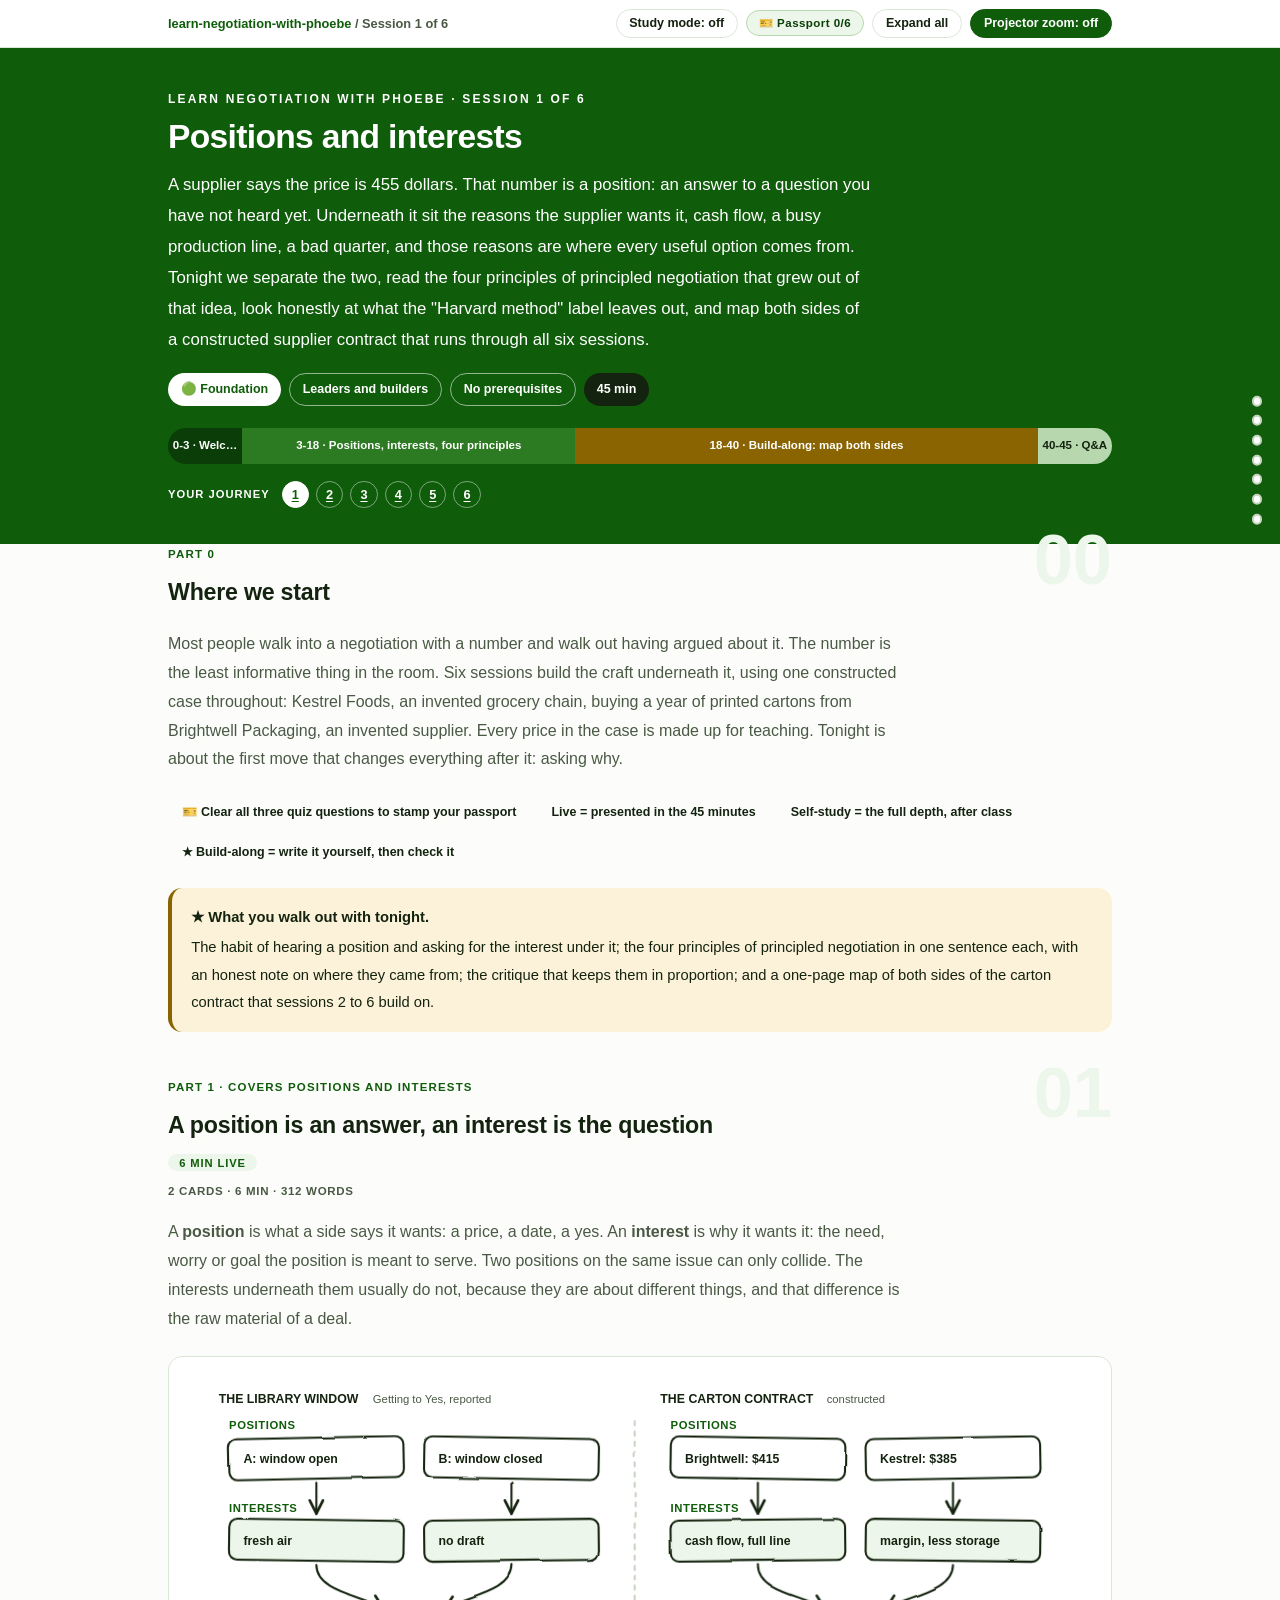
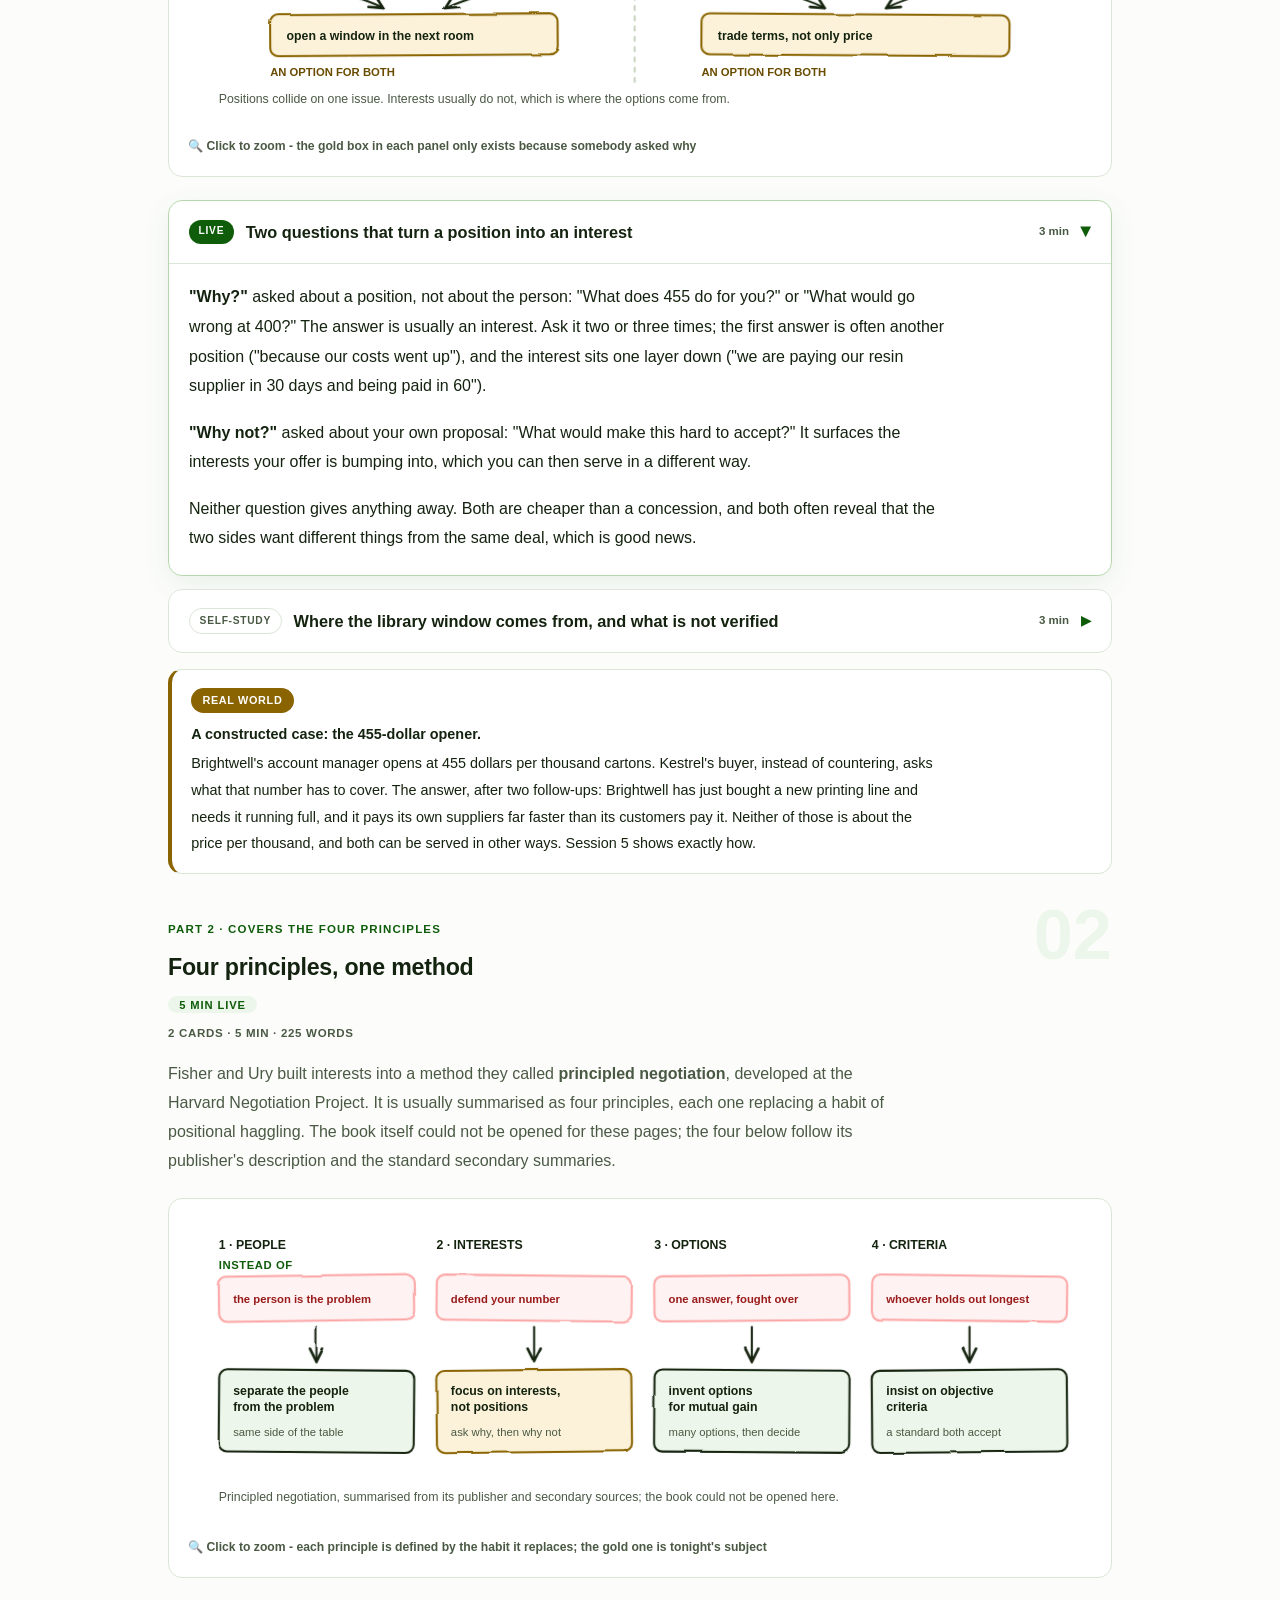
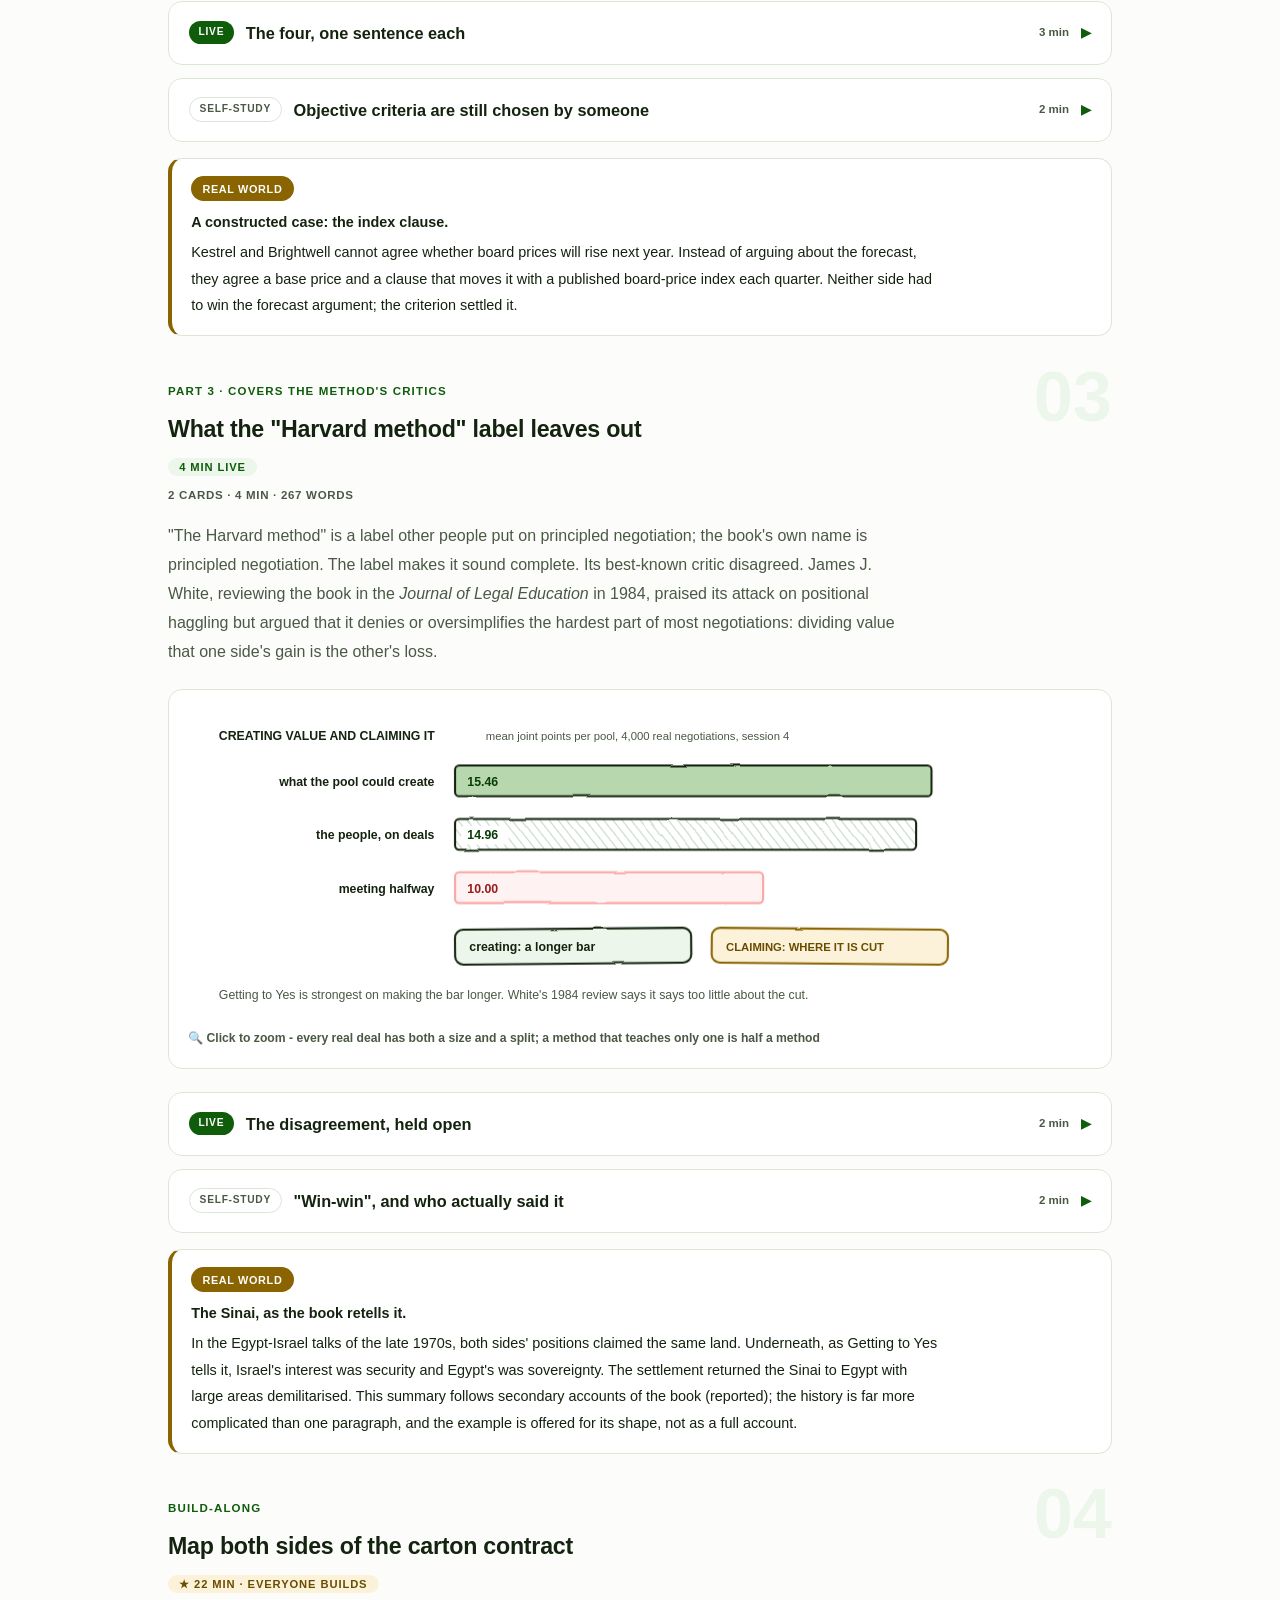
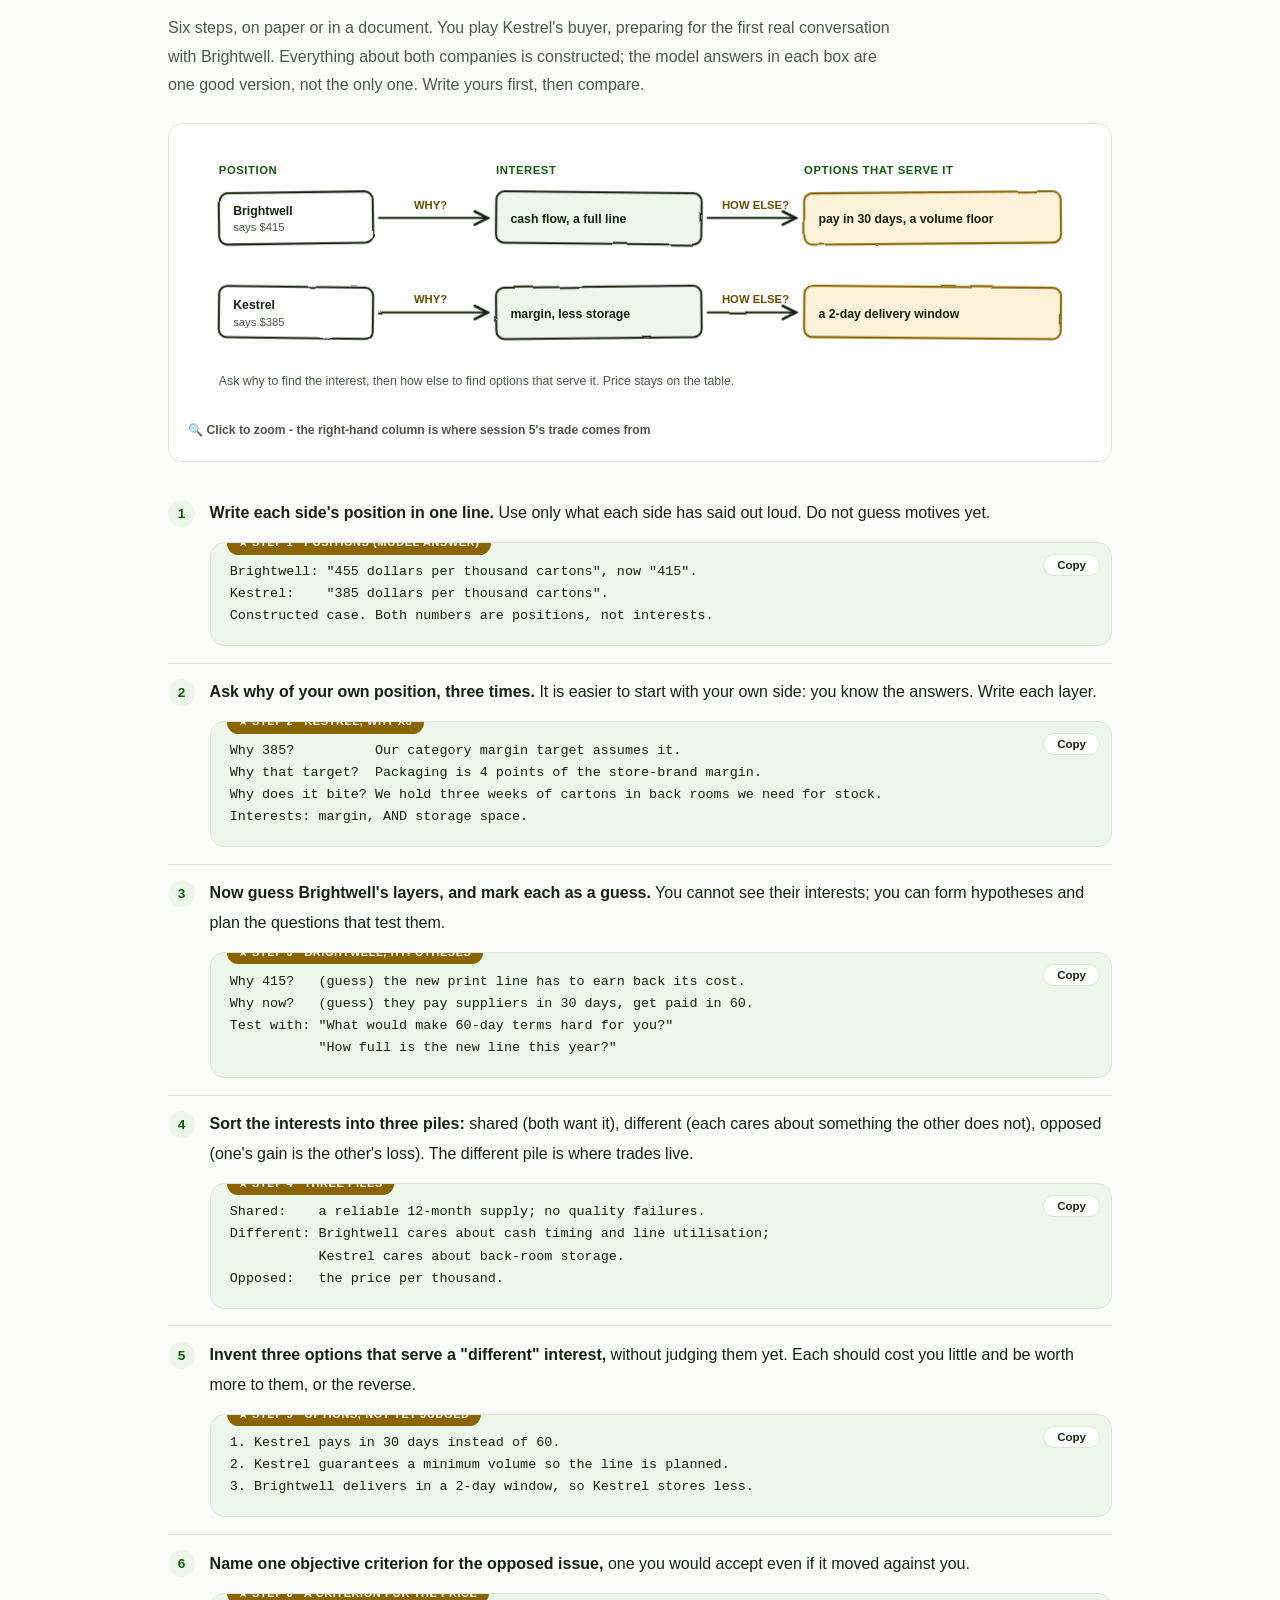
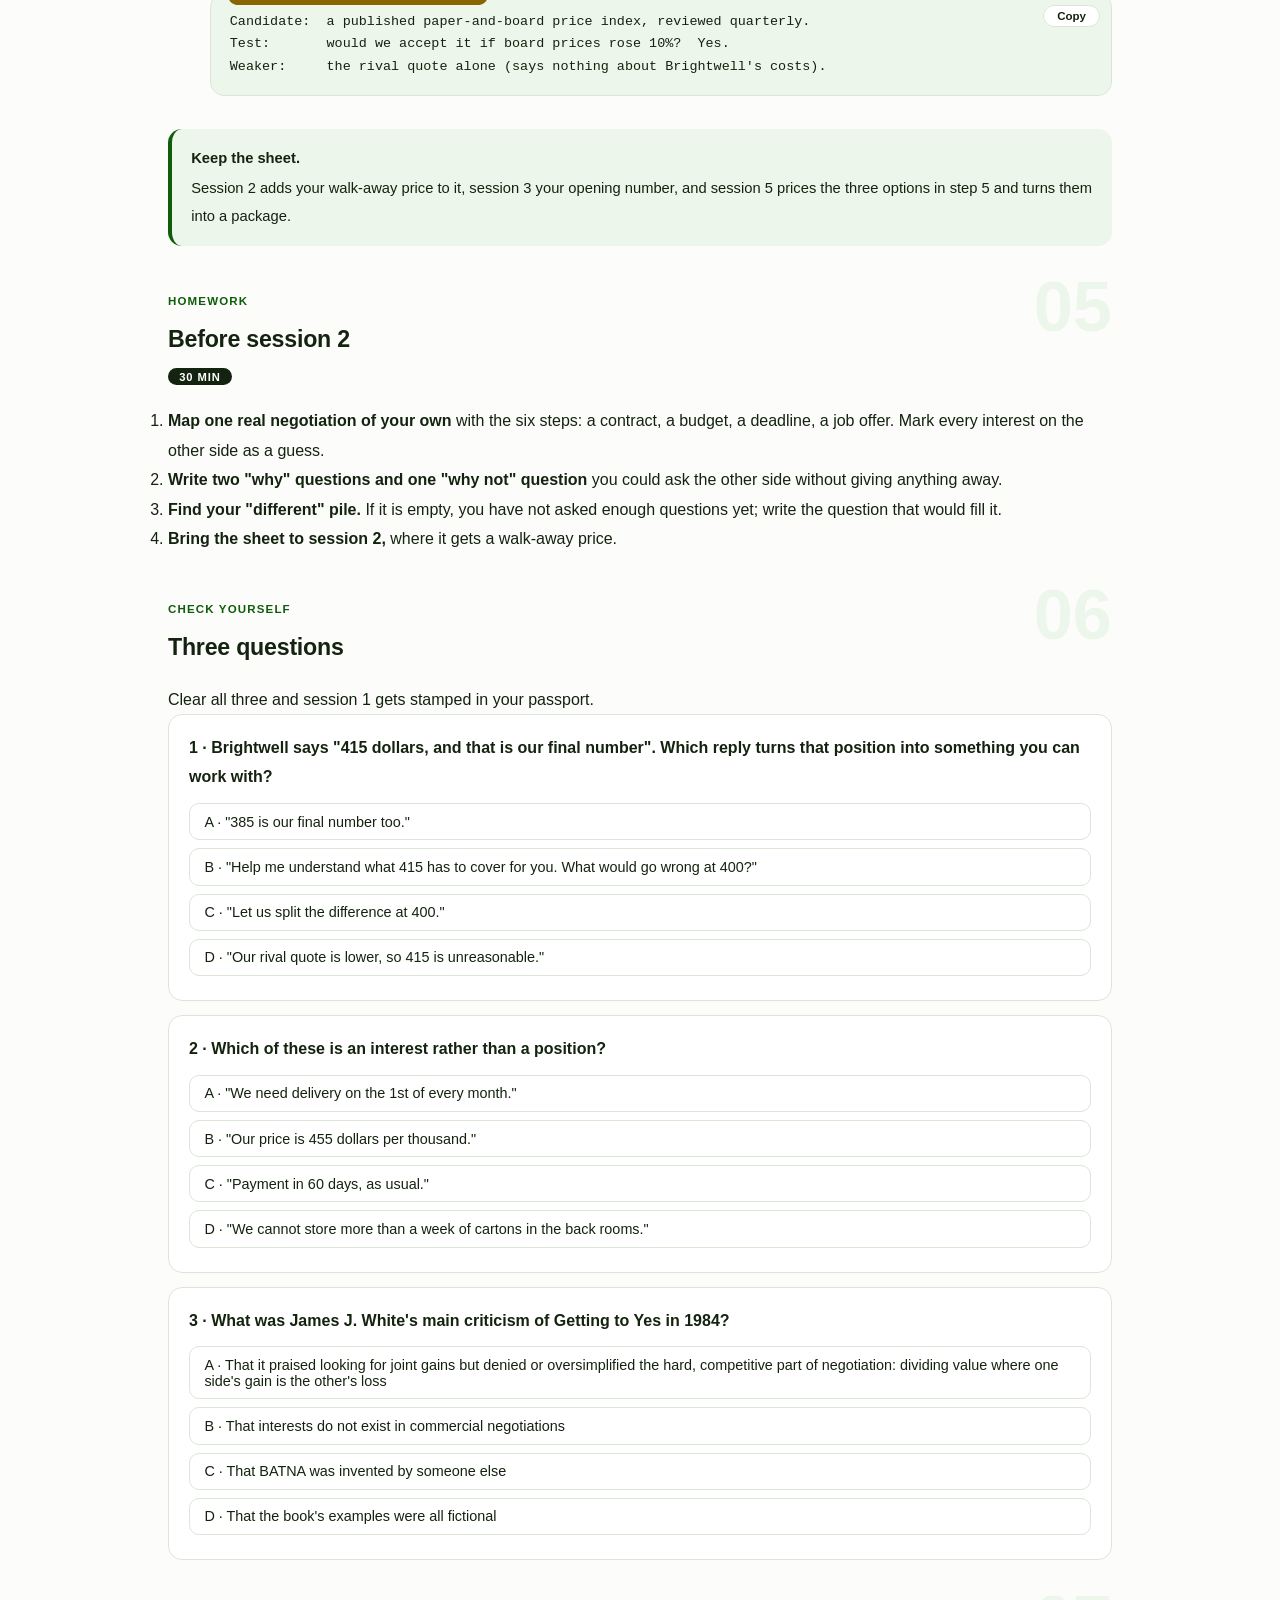
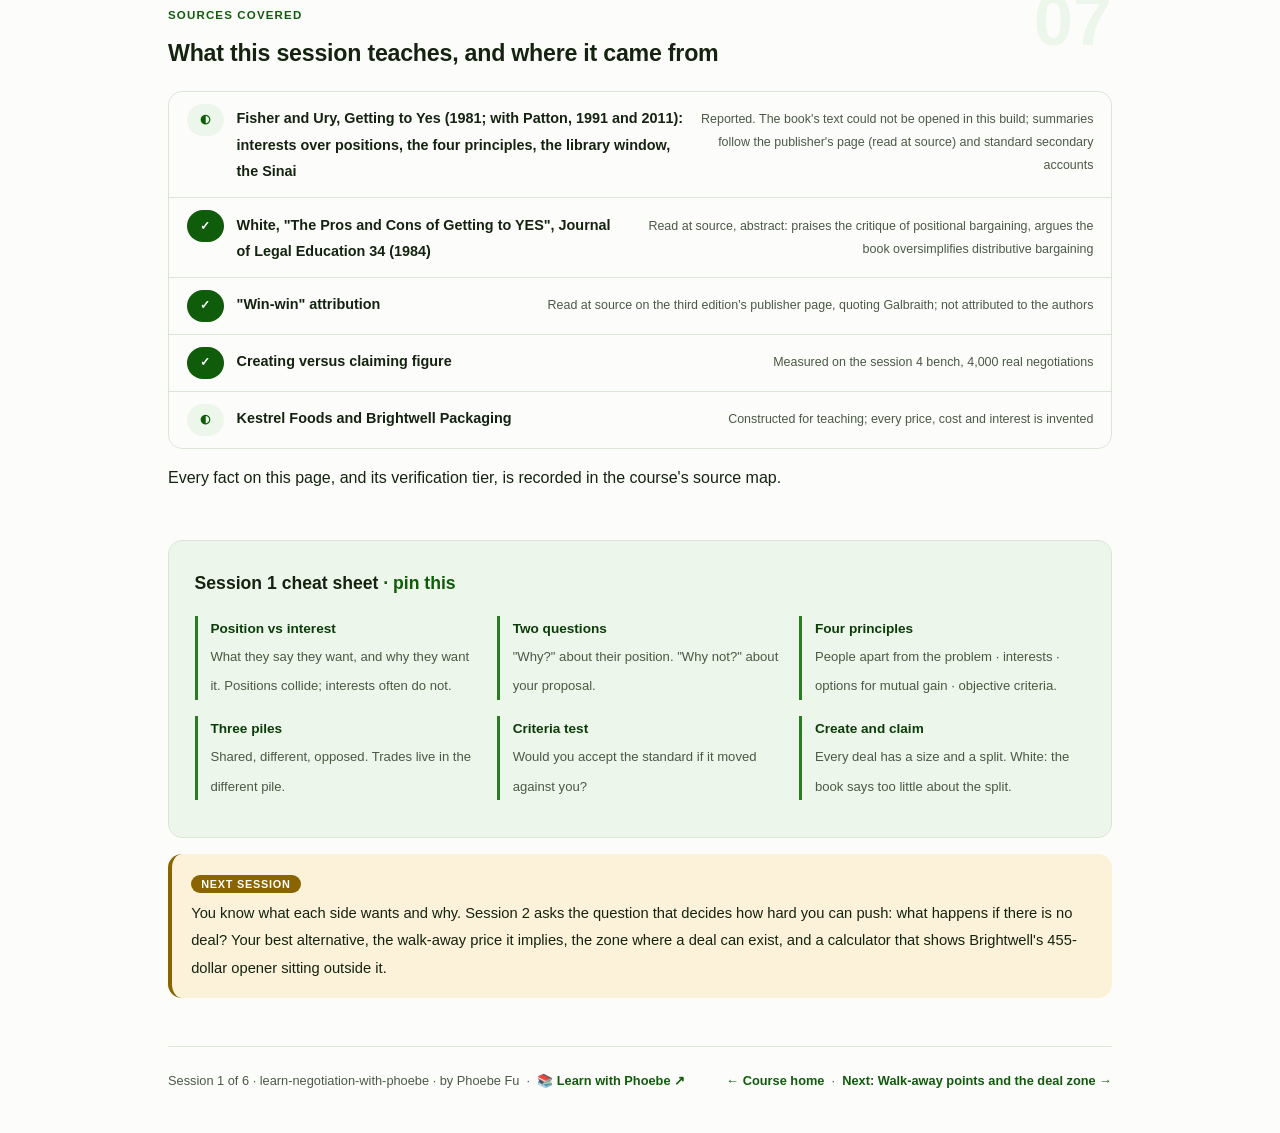
==== commit 6af1e95c: "Light surfaces everywhere: lightbox, cheat panel, code boxes; contrast and phone-width fixes Every d" ====
--- a/courses/01-positions-and-interests.html
+++ b/courses/01-positions-and-interests.html
@@ -19,7 +19,7 @@
 <meta name="twitter:image" content="https://phoebefu6.github.io/learn-negotiation-with-phoebe/assets/og-cover.png">
 <!-- social:end -->
 <title>Session 1 · Positions and interests - learn negotiation with phoebe</title>
-<link rel="stylesheet" href="../assets/style.css?v=1">
+<link rel="stylesheet" href="../assets/style.css?v=17">
 </head>
 <body>
 
@@ -535,6 +535,6 @@
 
 </main>
 
-<script src="../assets/app.js?v=1"></script>
+<script src="../assets/app.js?v=17"></script>
 </body>
 </html>
--- a/assets/style.css
+++ b/assets/style.css
@@ -18,8 +18,8 @@
   --amber-ink: #6A4C00;
   --amber-50: #FBF2D9;
   --paper: #FCFDFB;
-  --code-bg: #10230D;
-  --code-ink: #DCE6D7;
+  --code-bg: #EDF6EA;
+  --code-ink: #14230F;
   --scrim-rgb: 237,246,234;
   --shadow-rgb: 15,92,10;
   --radius: 14px;
@@ -240,7 +240,7 @@
 .pill.light { background: var(--indigo-50); color: var(--indigo); }
 .pill.inkpill { background: var(--ink); color: #fff; }
 .pill.amber, .pill.peach { background: var(--amber); color: #fff; }
-.pill.bare { color: var(--faint); }
+.pill.bare { color: var(--muted); }
 
 /* ---------- 4D grid ---------- */
 .grid-2 { display: grid; grid-template-columns: repeat(auto-fit, minmax(15rem, 1fr)); gap: .8rem; margin: .5rem 0 1rem; }
@@ -269,10 +269,11 @@
 table.clean td:first-child { font-weight: 600; }
 
 /* ---------- prompt boxes ---------- */
-.prompt-box {
+.prompt-box{
   position: relative;
-  background: var(--code-bg);
-  color: var(--code-ink);
+  background: #EDF6EA;
+  border: 1px solid #DCE6D7;
+  color: #14230F;
   border-radius: var(--radius);
   padding: 1.1rem 1.2rem;
   margin: 1rem 0 1.2rem;
@@ -282,12 +283,12 @@
   white-space: pre-wrap;
   word-break: break-word;
 }
-.prompt-box .label {
+.prompt-box .label{
   position: absolute;
   top: -0.7rem;
   left: 1rem;
-  background: var(--indigo);
-  color: #fff;
+  background: #0F5C0A;
+  color: #FFFFFF;
   font-family: "Inter", -apple-system, sans-serif;
   font-size: .68rem;
   font-weight: 700;
@@ -298,13 +299,13 @@
 }
 .prompt-box.bad .label { background: var(--faint); color: var(--ink); }
 .prompt-box.good .label { background: var(--amber); color: #fff; }
-.copy-btn {
+.copy-btn{
   position: absolute;
   top: .7rem;
   right: .7rem;
-  background: rgba(255,255,255,.1);
-  border: 1px solid rgba(255,255,255,.25);
-  color: #fff;
+  background: #FFFFFF;
+  border: 1px solid #DCE6D7;
+  color: #14230F;
   border-radius: 999px;
   padding: .25rem .8rem;
   font-size: .72rem;
@@ -313,7 +314,7 @@
   font-family: "Inter", -apple-system, sans-serif;
   transition: background .15s ease;
 }
-.copy-btn:hover { background: rgba(255,255,255,.22); }
+.copy-btn:hover { background: #DCE6D7; }
 .copy-btn.copied { background: var(--amber); border-color: var(--amber); color: #fff; }
 
 /* ---------- demo steps ---------- */
@@ -408,7 +409,7 @@
   gap: .4rem;
 }
 
-.lightbox {
+.lightbox{
   position: fixed;
   inset: 0;
   z-index: 100;
@@ -420,8 +421,10 @@
   cursor: zoom-out;
 }
 .lightbox.open { display: flex; }
-.lightbox .inner {
+.lightbox .inner{
   background: #fff;
+  border: 1px solid #DCE6D7;
+  box-shadow: 0 10px 40px rgba(20,35,15,.14);
   border-radius: var(--radius);
   padding: 2rem;
   max-width: 94vw;
@@ -429,7 +432,7 @@
   overflow: auto;
 }
 .lightbox .inner svg, .lightbox .inner img { width: min(88vw, 70rem); height: auto; }
-.lightbox .close-hint {
+.lightbox .close-hint{
   position: fixed;
   top: 1rem; right: 1.4rem;
   color: var(--ink);
@@ -454,19 +457,20 @@
 .covered-row .note { margin-left: auto; color: var(--muted); font-size: .78rem; text-align: right; }
 
 /* ---------- cheat sheet footer ---------- */
-.cheat {
-  background: var(--ink);
-  color: #fff;
+.cheat{
+  background: #EDF6EA;
+  border: 1px solid #DCE6D7;
+  color: #14230F;
   border-radius: var(--radius);
   padding: 1.6rem 1.6rem 1.3rem;
   margin-top: 3rem;
 }
 .cheat h3 { font-size: 1.1rem; margin-bottom: 1rem; }
-.cheat h3 span { color: var(--indigo-soft); }
+.cheat h3 span { color: #0F5C0A; }
 .cheat .grid-2 { gap: 1rem; }
 .cheat .cheat-item { border-left: 3px solid var(--indigo-mid); padding-left: .8rem; }
-.cheat .cheat-item b { display: block; font-size: .85rem; color: var(--indigo-soft); }
-.cheat .cheat-item span { font-size: .82rem; opacity: .85; }
+.cheat .cheat-item b { display: block; font-size: .85rem; color: #0A3D07; }
+.cheat .cheat-item span { font-size: .82rem; color: #4A5944; }
 
 footer.pagefoot {
   border-top: 1px solid var(--hairline);
@@ -1159,7 +1163,7 @@
   transition: all .18s ease;
 }
 .pp-stamp:hover { border-color: var(--indigo-soft); }
-.pp-stamp i { font-size: 1.3rem; font-style: normal; opacity: .7; }
+.pp-stamp i { font-size: 1.3rem; font-style: normal; opacity: 1; }
 .pp-stamp b { font: 800 0.7rem Inter, sans-serif; }
 .pp-stamp.got {
   border-style: solid; border-color: var(--indigo);
@@ -1300,3 +1304,28 @@
 .neg-zf { display: flex; flex-direction: column; gap: 3px; font-size: 0.78rem; font-weight: 600; color: var(--muted); }
 .neg-zf input { font: 700 1rem Inter, sans-serif; color: var(--ink); background: #fff; border: 1px solid var(--hairline); border-radius: 8px; padding: 6px 9px; width: 100%; }
 .neg-zf input:focus { outline: none; border-color: var(--indigo); box-shadow: 0 0 0 3px var(--indigo-50); }
+
+/* layout-patch-3: phone-width overflow (2026-10-10) */
+.sql-bar { flex-wrap: wrap; }
+@media (max-width: 480px) {
+  .covered-row { flex-wrap: wrap; }
+  .covered-row .note { margin-left: 0; text-align: left; flex-basis: 100%; }
+  details.card summary { flex-wrap: wrap; }
+  details.card summary .mini { white-space: normal; }
+  .wk, .sqlbox, .prompt-box, pre { max-width: 100%; overflow-x: auto; }
+  .mono, code, strong, .note { overflow-wrap: anywhere; }
+  select, input[type=range], label { max-width: 100%; }
+  canvas, svg, img { max-width: 100%; height: auto; }
+  .tree-kids, .tree-node-wrap, .tree-node, .rb-night, .al-row, .gd-field, .tl-row, .sl-row { max-width: 100%; overflow-x: auto; }
+  .tl-cols, .sl-cols, .bb-cols, .ev-cols, [class$="-cols"] { grid-template-columns: 1fr !important; display: grid; }
+  .tl-cols > *, .sl-cols > *, [class$="-cols"] > * { min-width: 0; max-width: 100%; }
+  .mono { white-space: normal; }
+  .er-w, .bb-lab, .tl-lev, .sl-lev { max-width: 100%; white-space: normal; }
+}
+/* contrast-patch-2b */
+.cheat a { color: var(--indigo-deep, var(--ink)); }
+.chip.audience { background: transparent; border-color: rgba(255,255,255,.55); }
+.masthead a, .masthead .sub a { color: #fff; text-decoration: underline; text-underline-offset: 2px; }
+.prompt-box b, .prompt-box strong { color: var(--indigo-deep, var(--ink)); }
+.prompt-box span, .prompt-box em, .prompt-box i { color: inherit; }
+.pp-stamp i { color: var(--ink); }
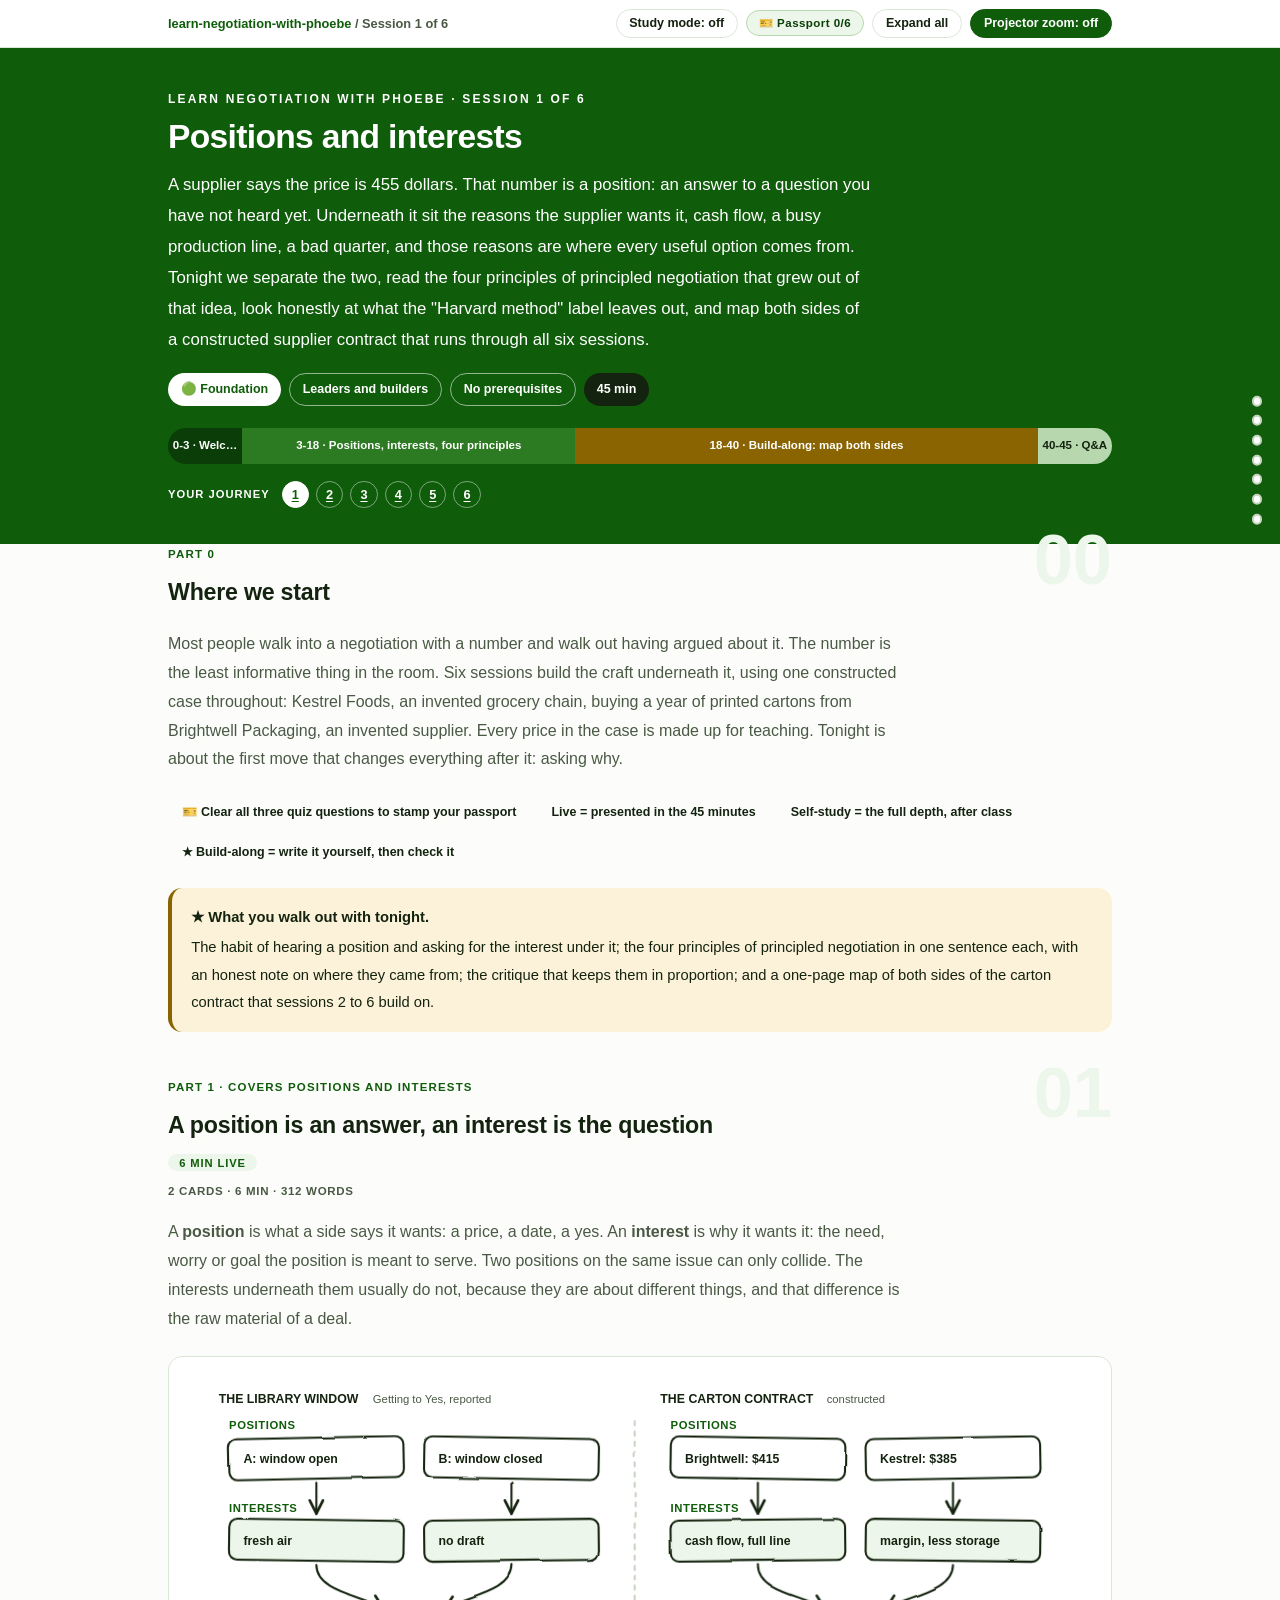
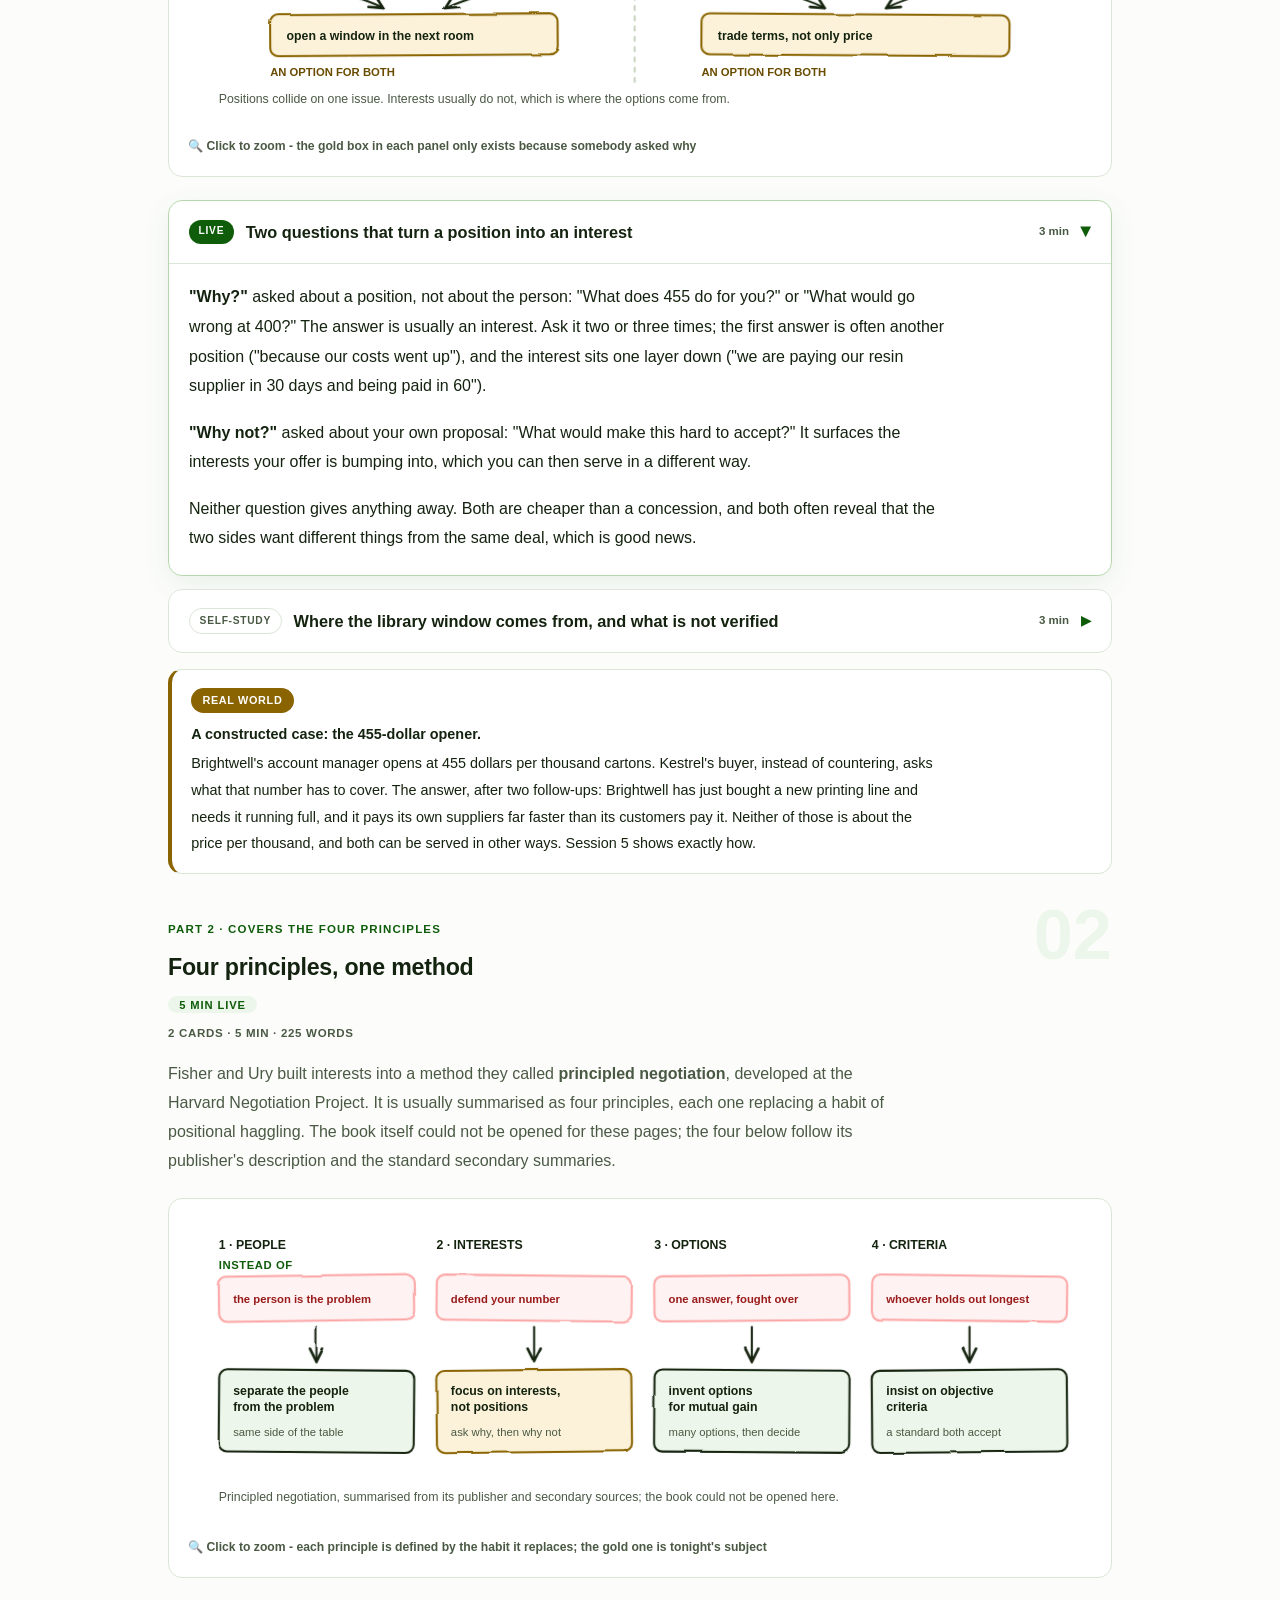
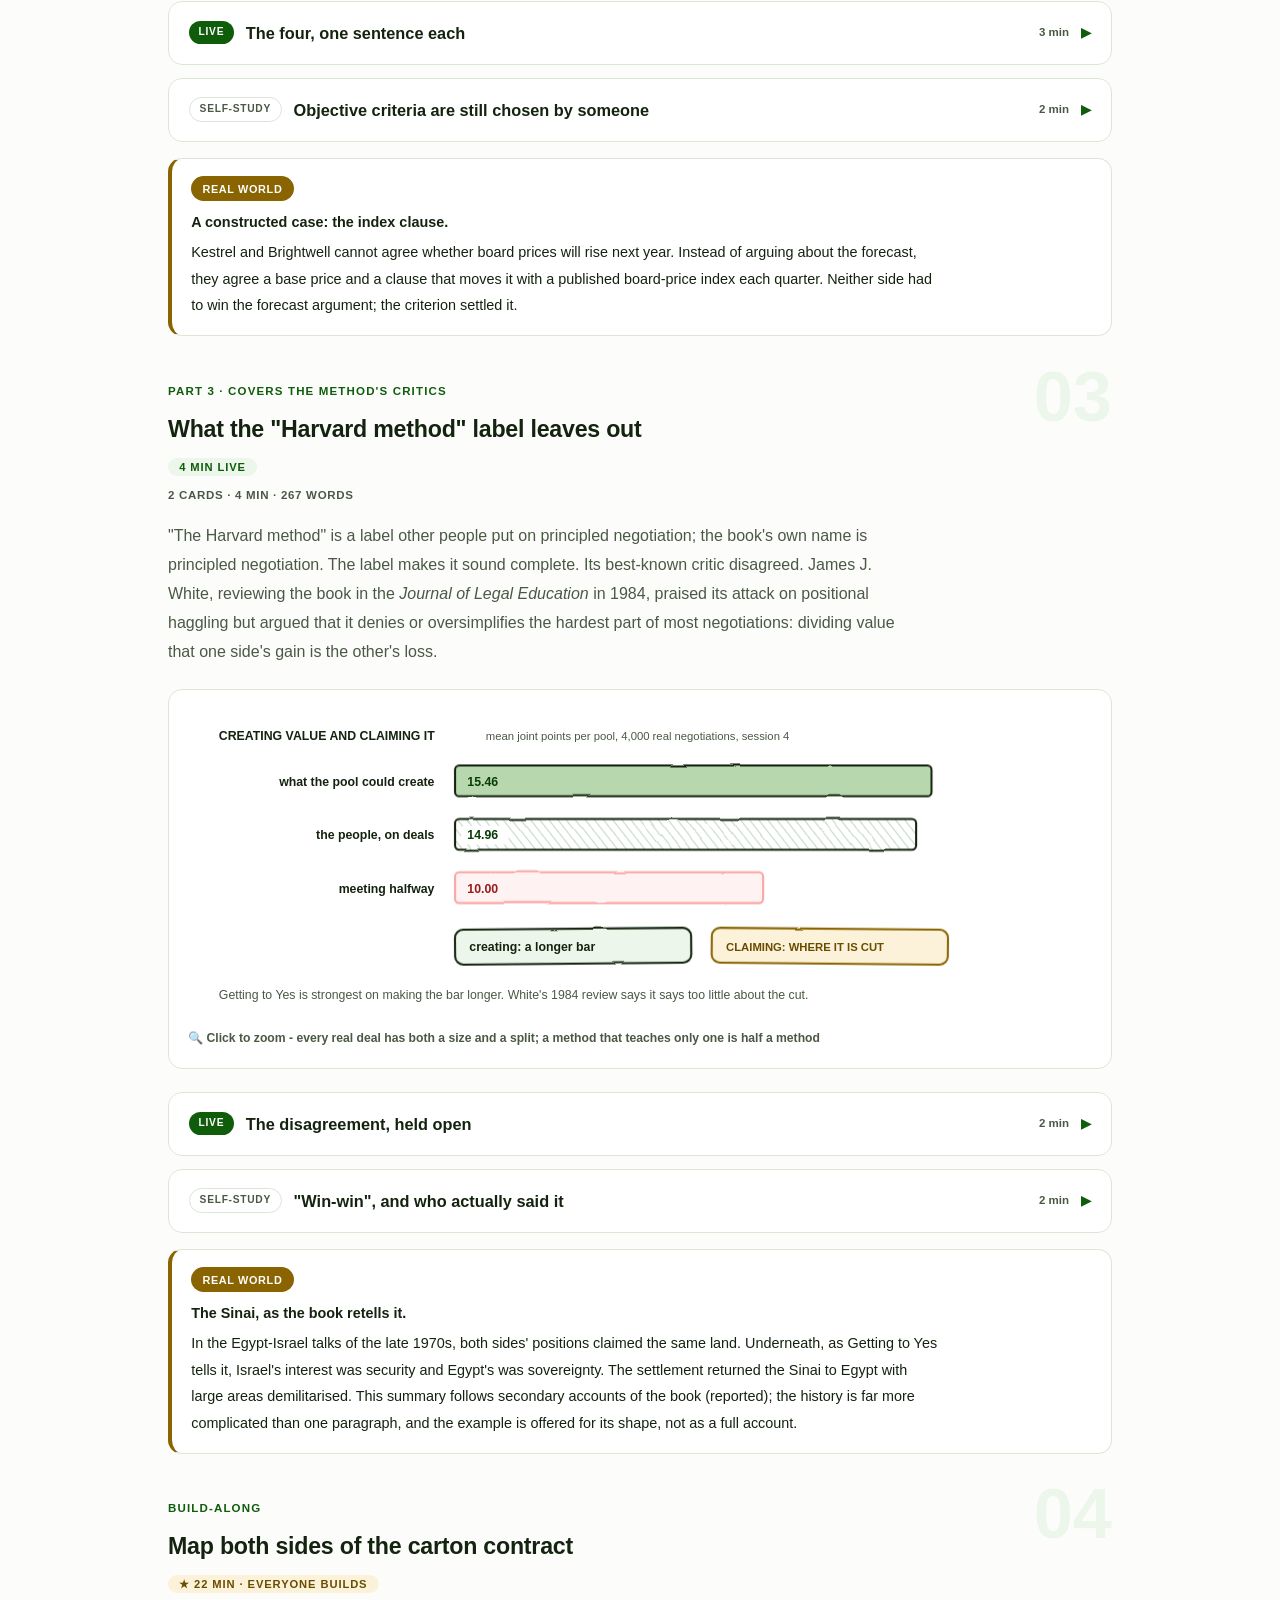
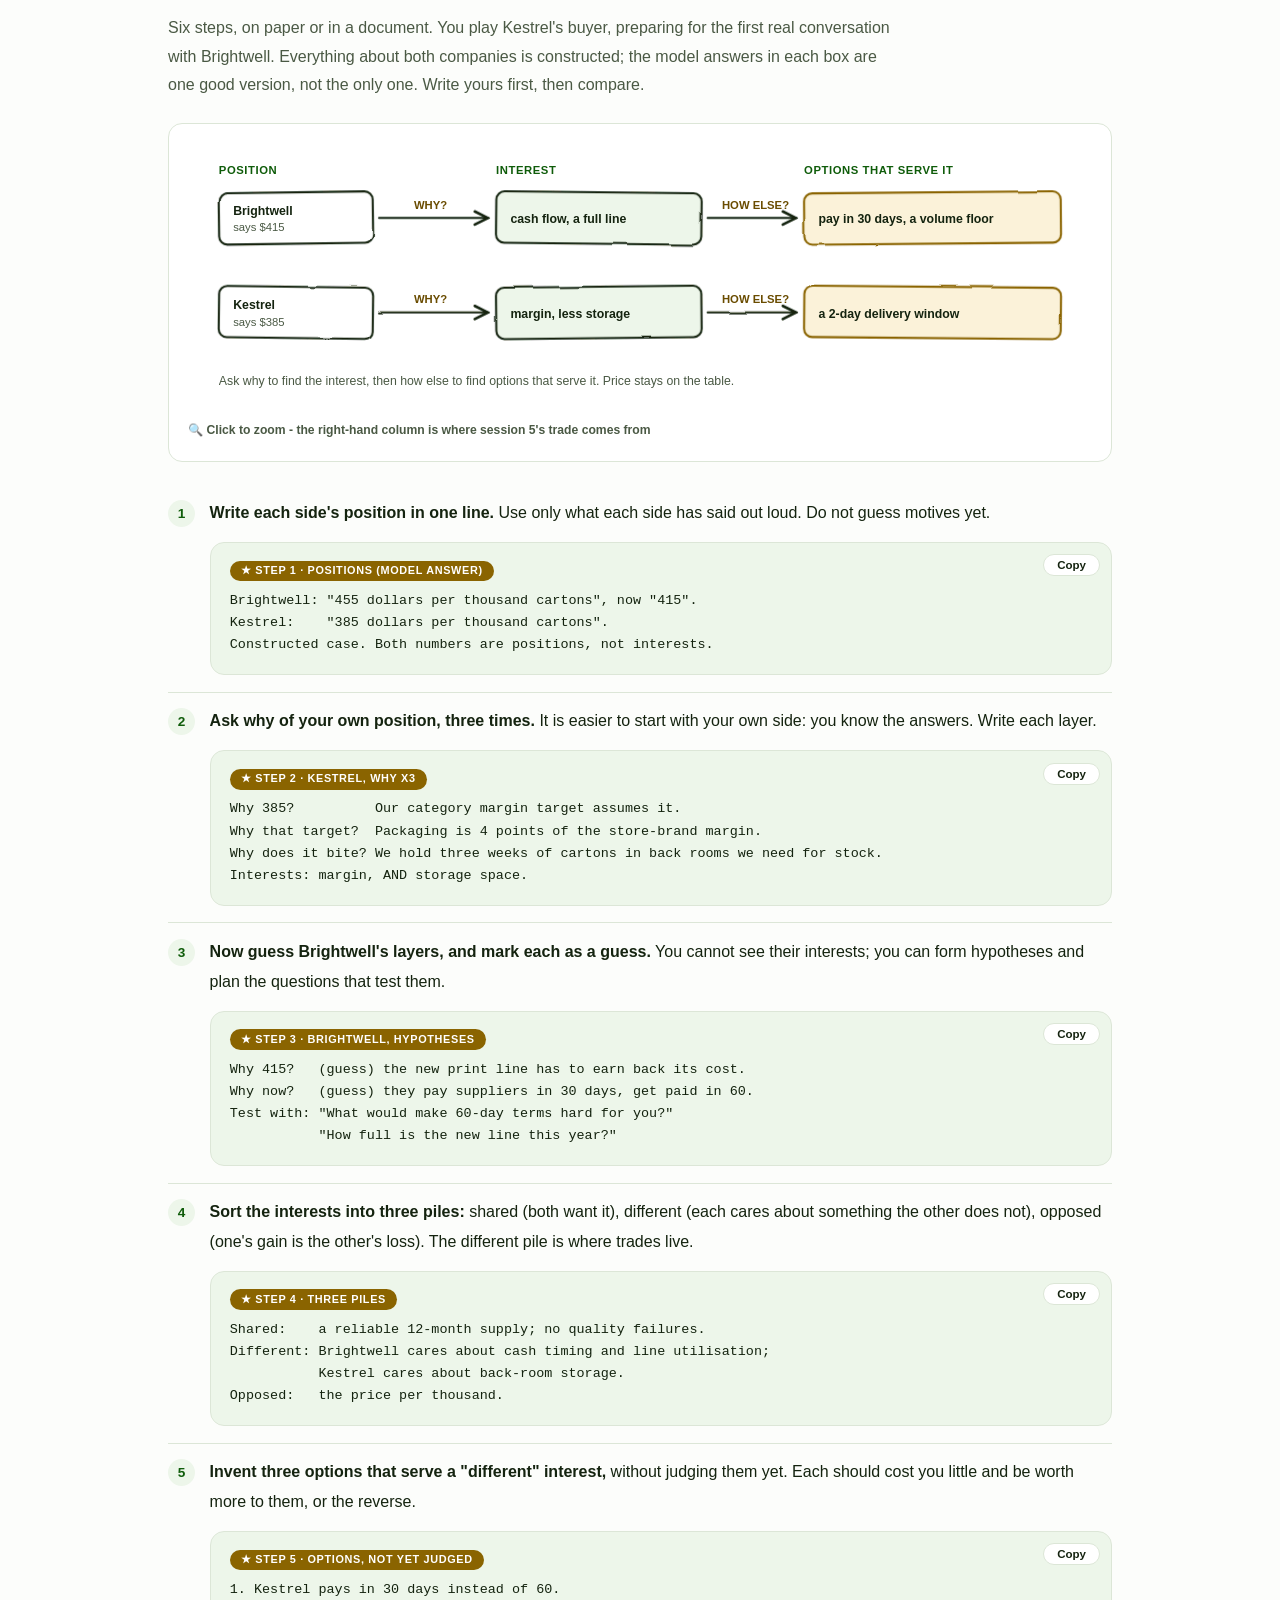
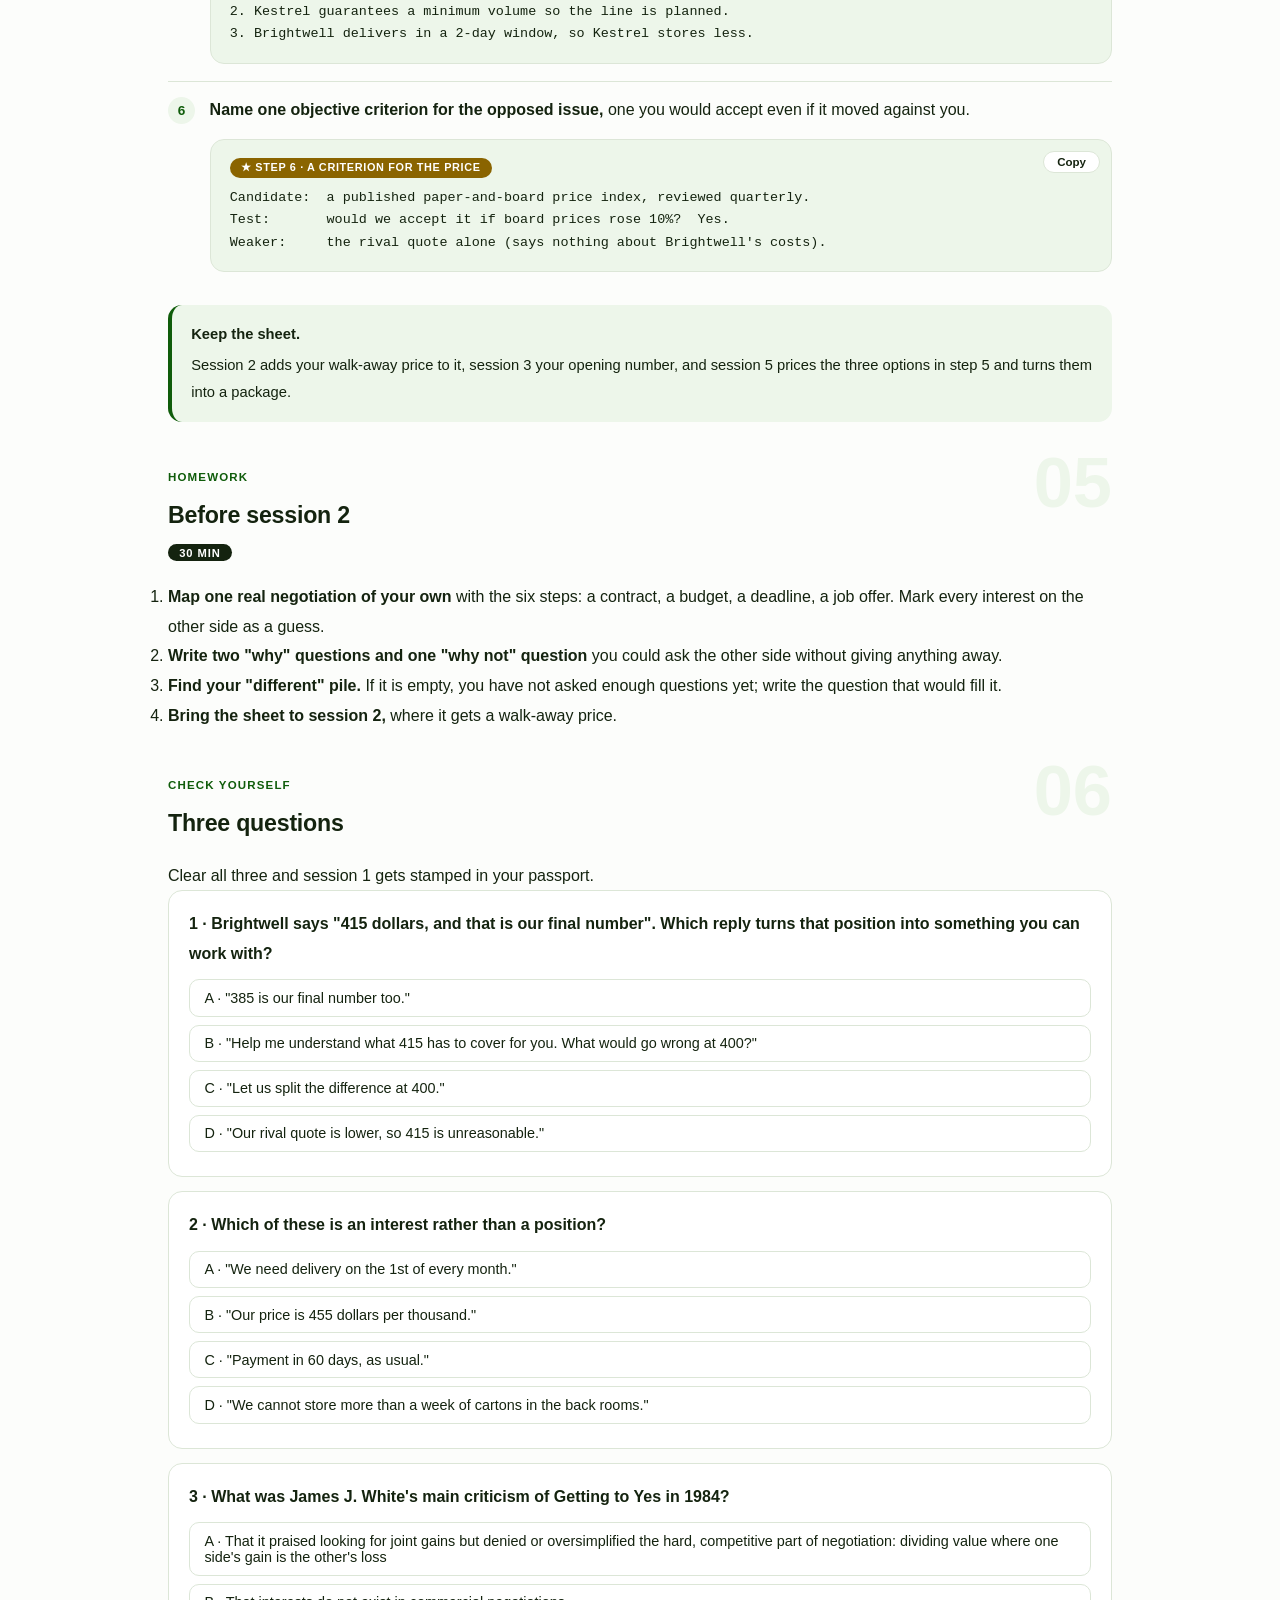
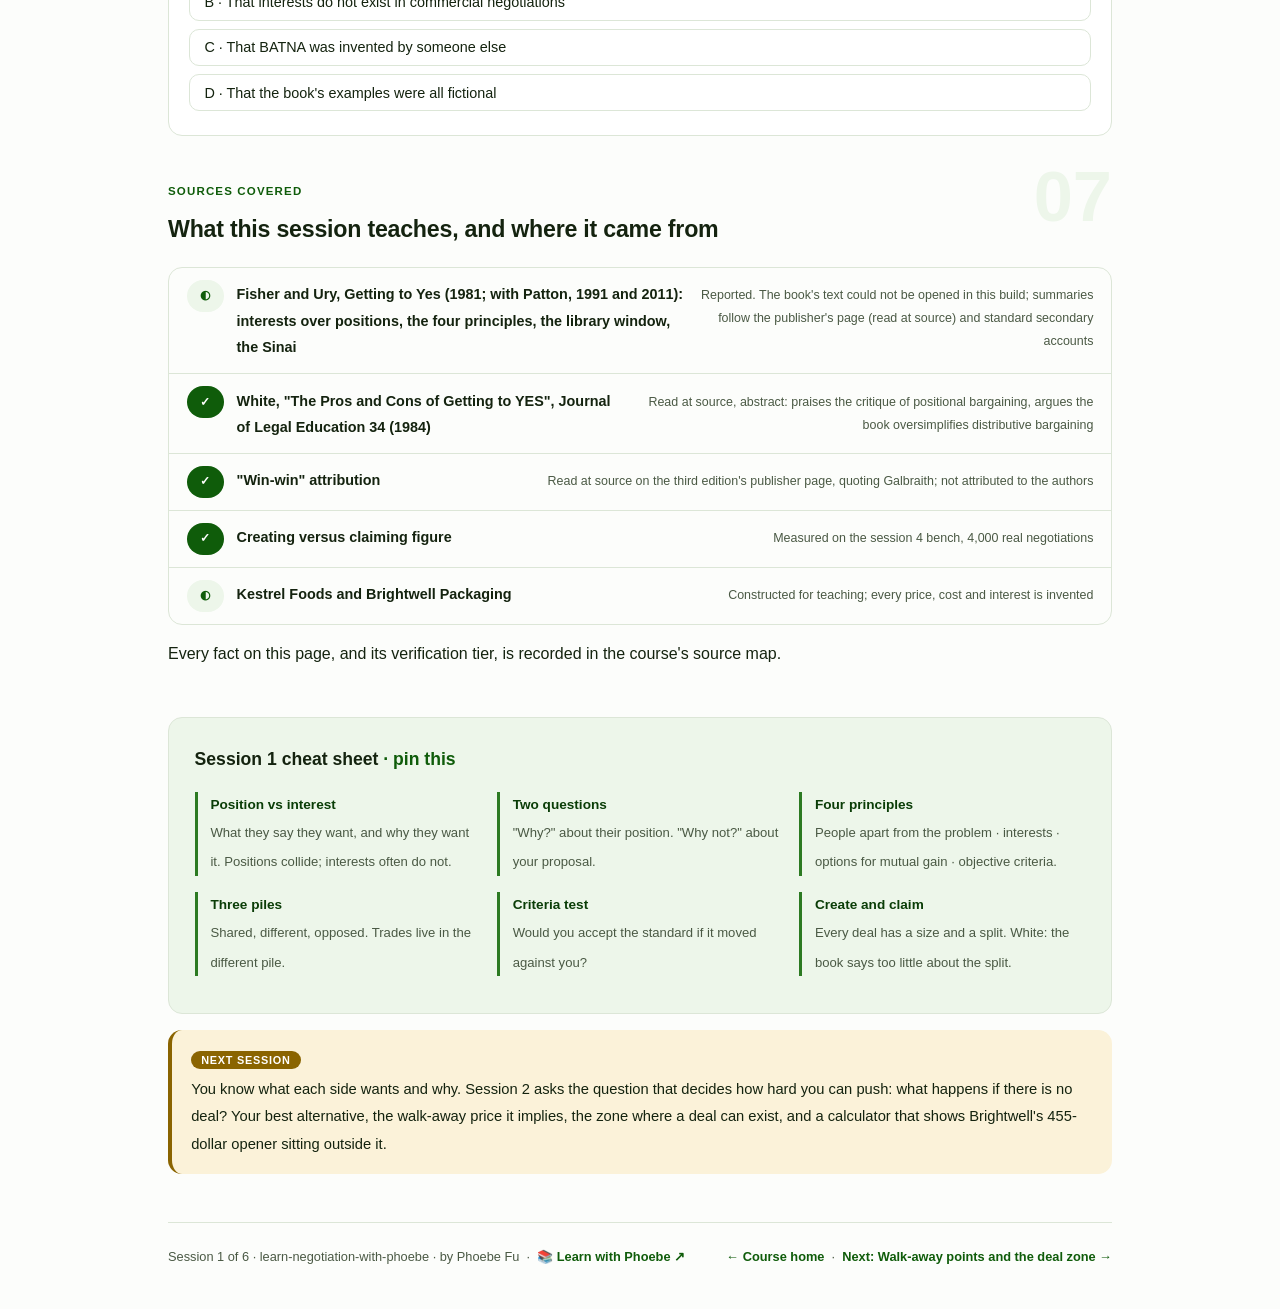
==== commit bb591ac1: "Prompt-box label inside the box: overflow no longer cuts it in half The label hung 0.7rem above the " ====
--- a/courses/01-positions-and-interests.html
+++ b/courses/01-positions-and-interests.html
@@ -19,7 +19,7 @@
 <meta name="twitter:image" content="https://phoebefu6.github.io/learn-negotiation-with-phoebe/assets/og-cover.png">
 <!-- social:end -->
 <title>Session 1 · Positions and interests - learn negotiation with phoebe</title>
-<link rel="stylesheet" href="../assets/style.css?v=17">
+<link rel="stylesheet" href="../assets/style.css?v=18">
 </head>
 <body>
 
--- a/assets/style.css
+++ b/assets/style.css
@@ -1329,3 +1329,8 @@
 .prompt-box b, .prompt-box strong { color: var(--indigo-deep, var(--ink)); }
 .prompt-box span, .prompt-box em, .prompt-box i { color: inherit; }
 .pp-stamp i { color: var(--ink); }
+
+/* Prompt-box label sits inside the box (2026-10-12). Hanging it 0.7rem above the edge let any
+   overflow:auto parent cut it in half; in normal flow nothing can clip it. The right margin
+   keeps it clear of the Copy button; long labels wrap instead of running under it. */
+.prompt-box > .label{ position: static; display: table; margin: 0 5.2rem .55rem 0; white-space: normal; line-height: 1.45; }
